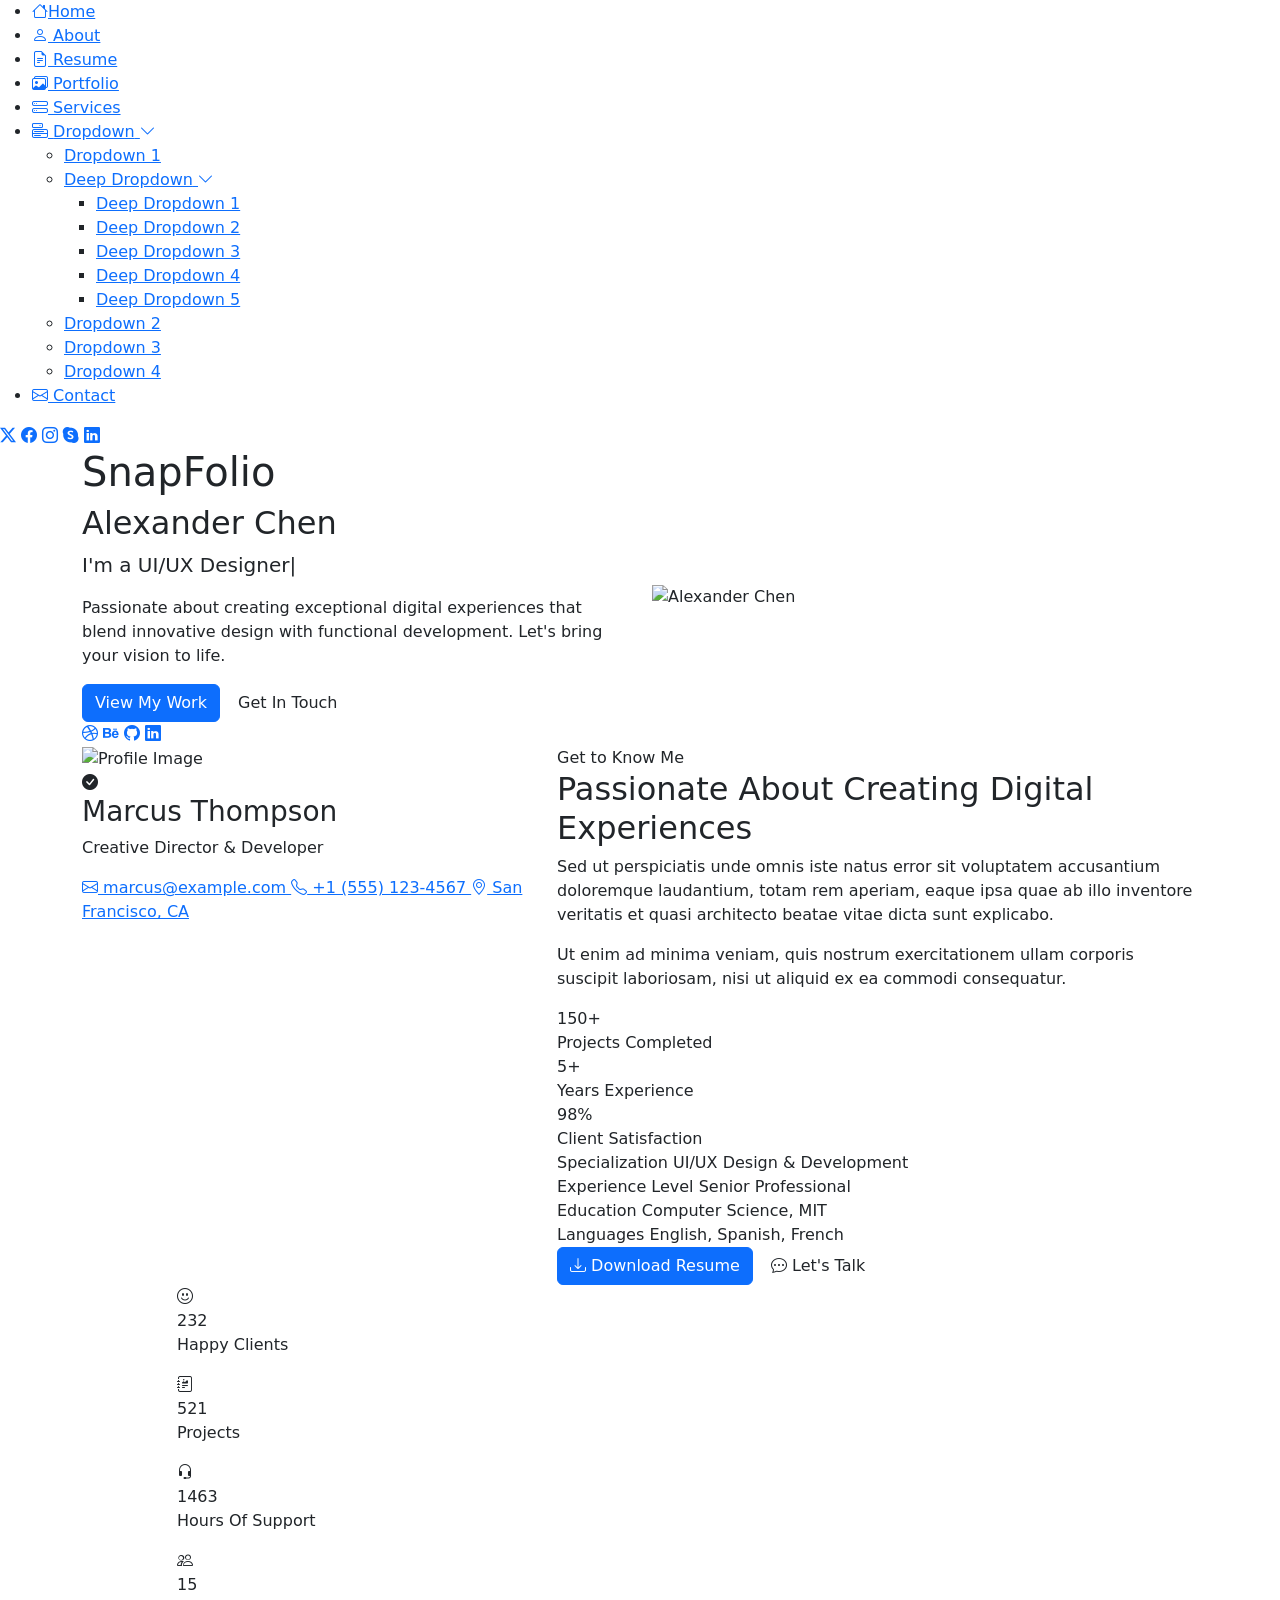
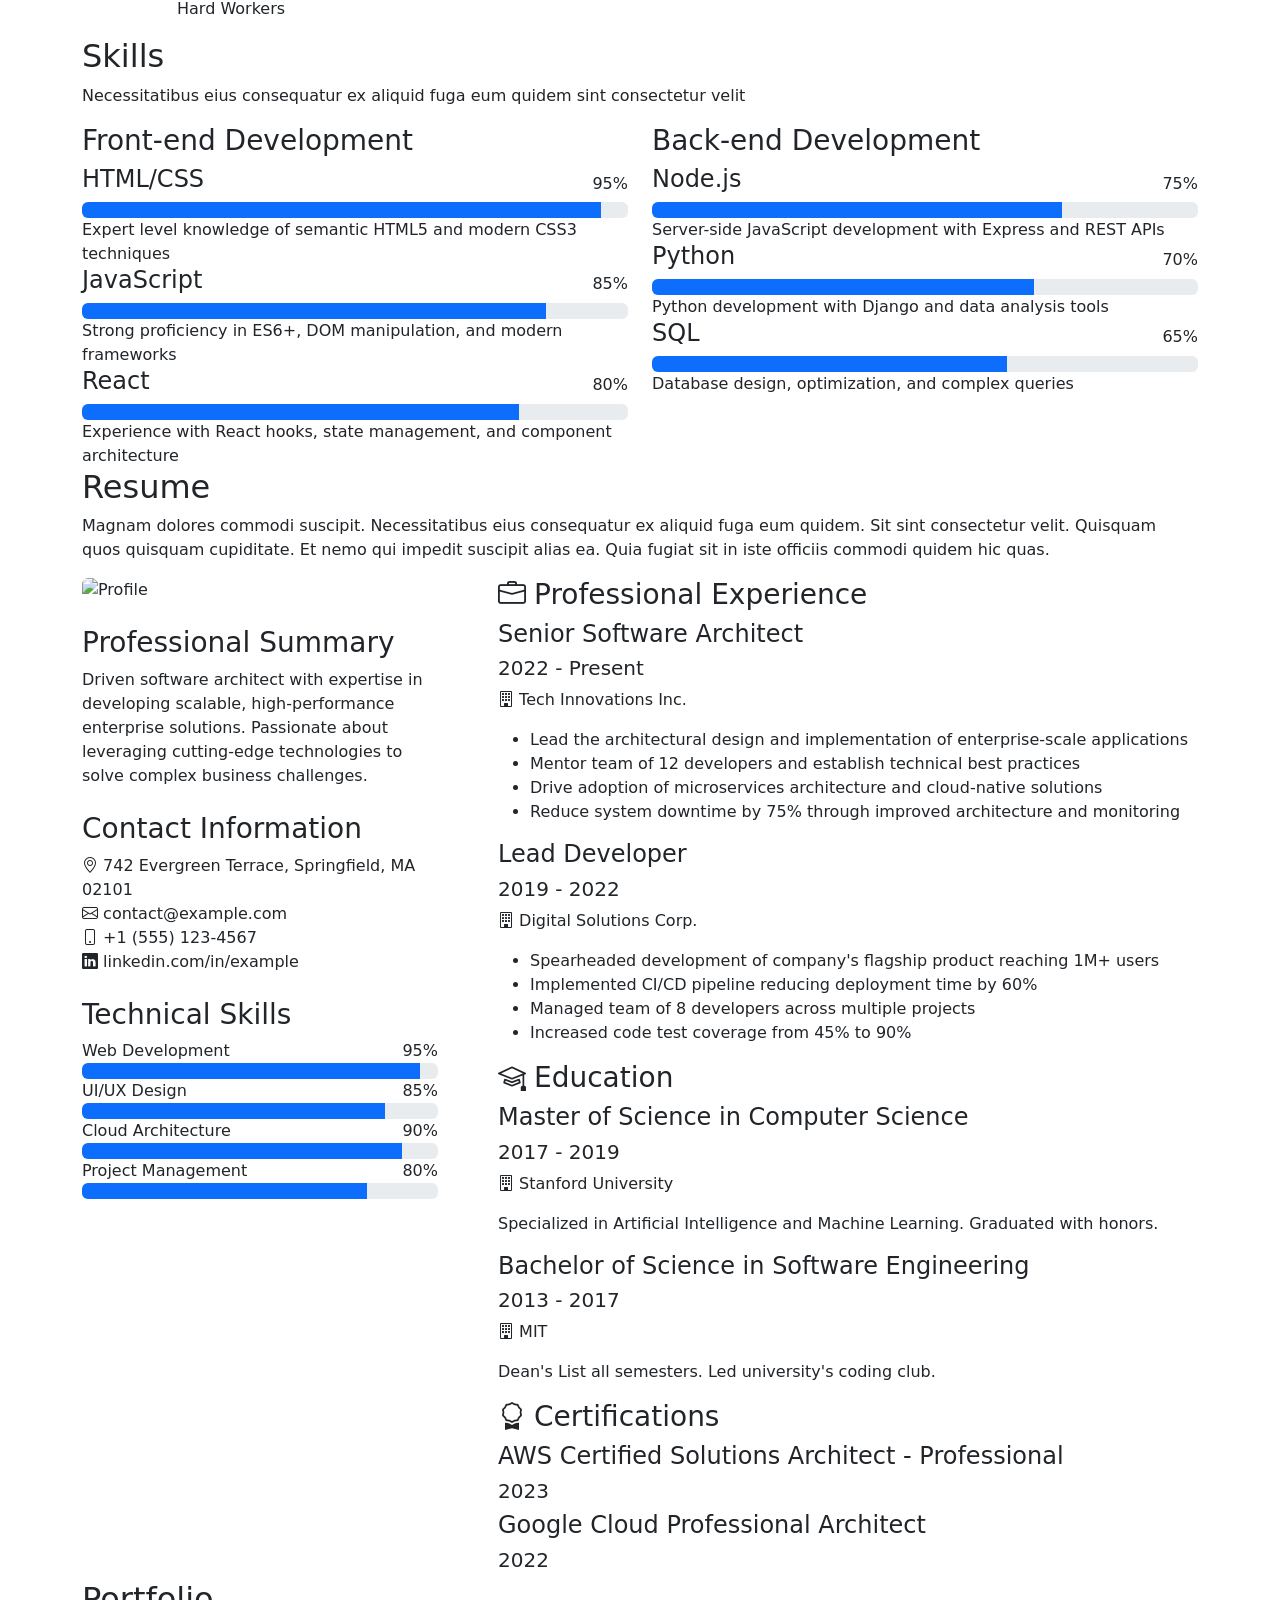
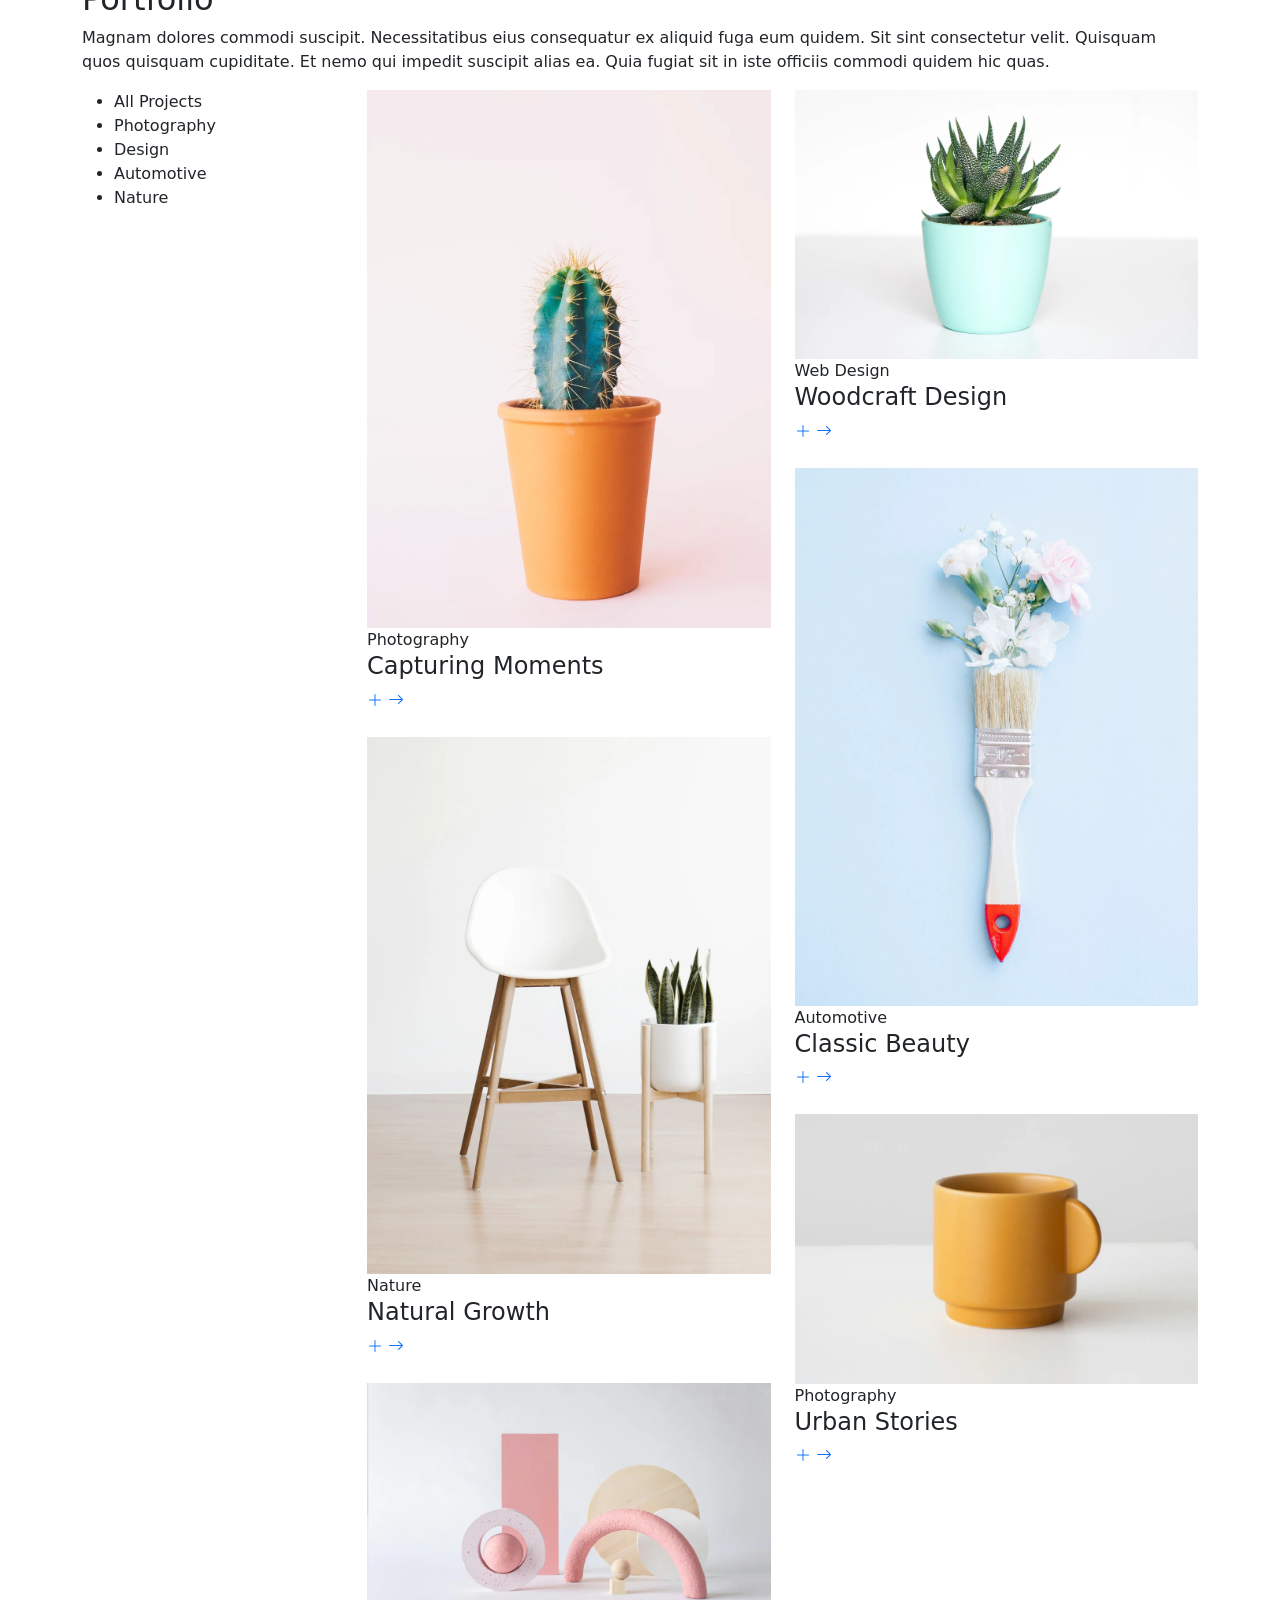
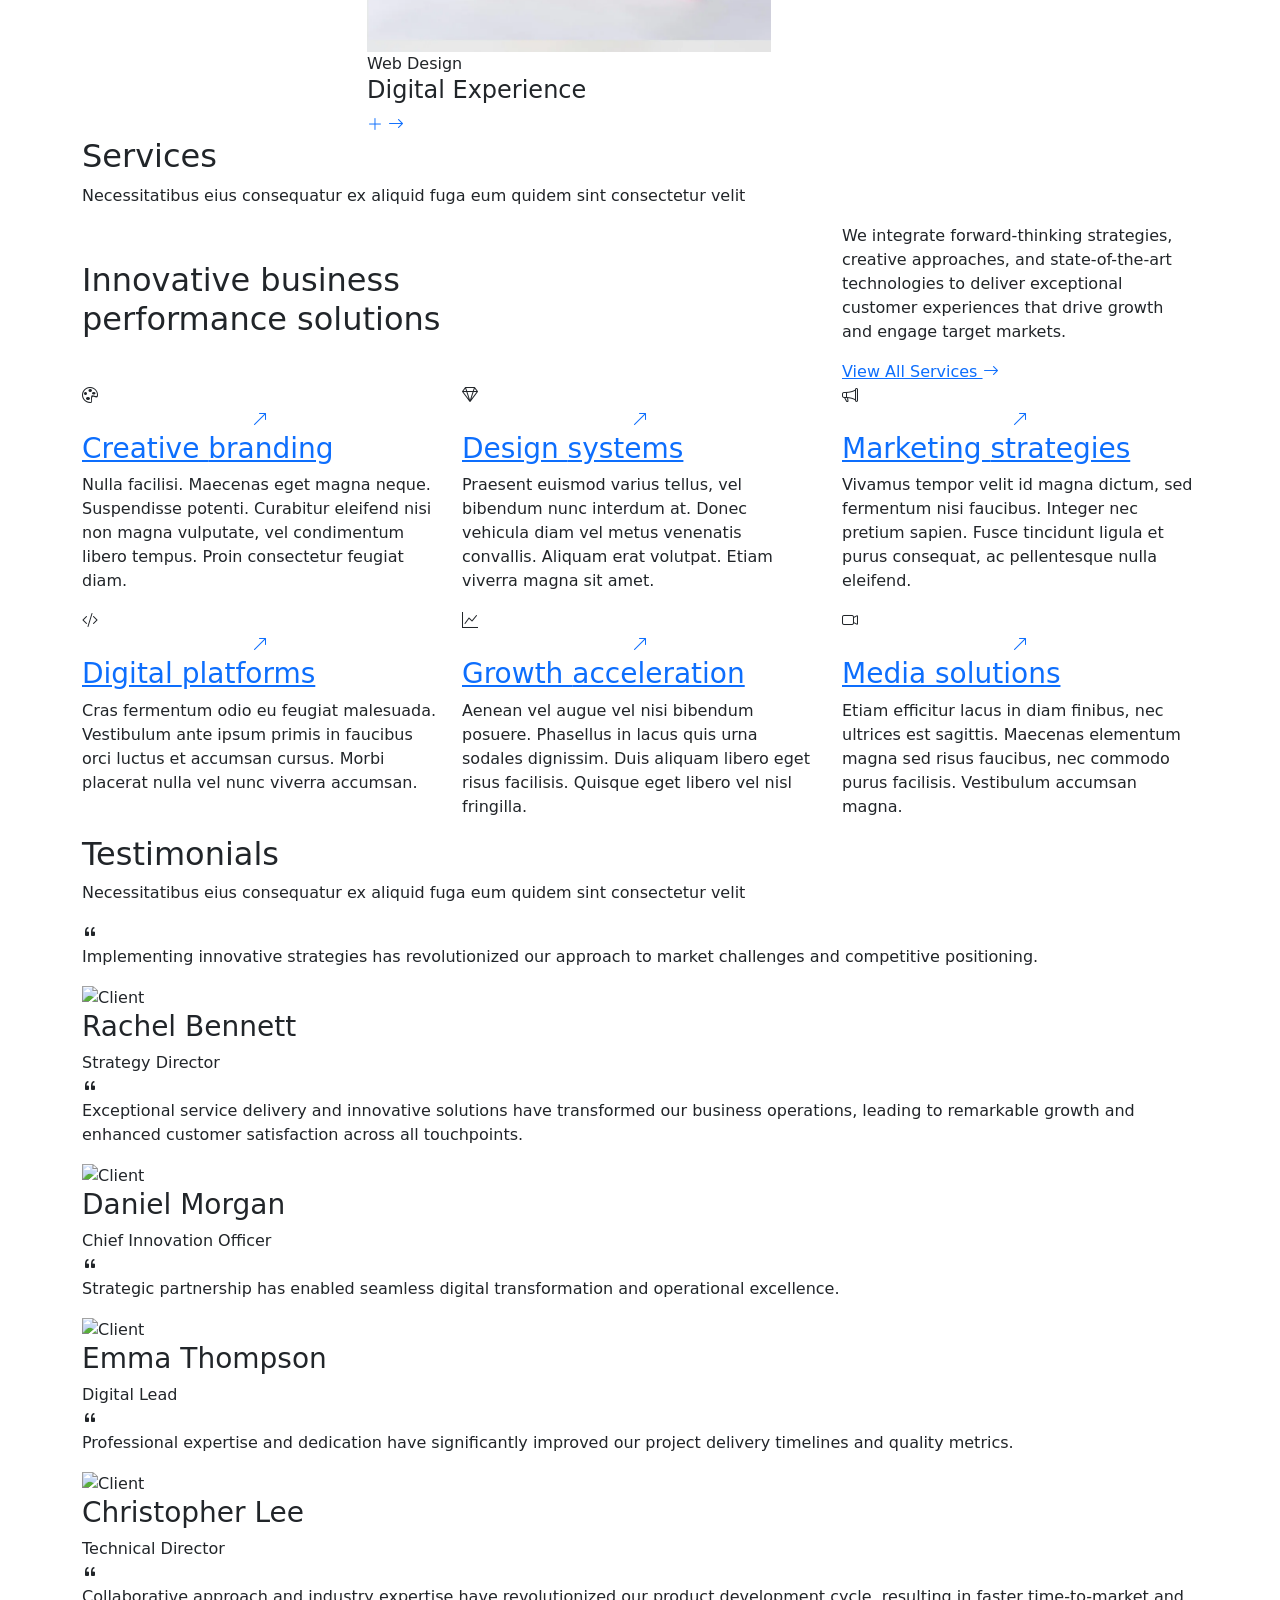
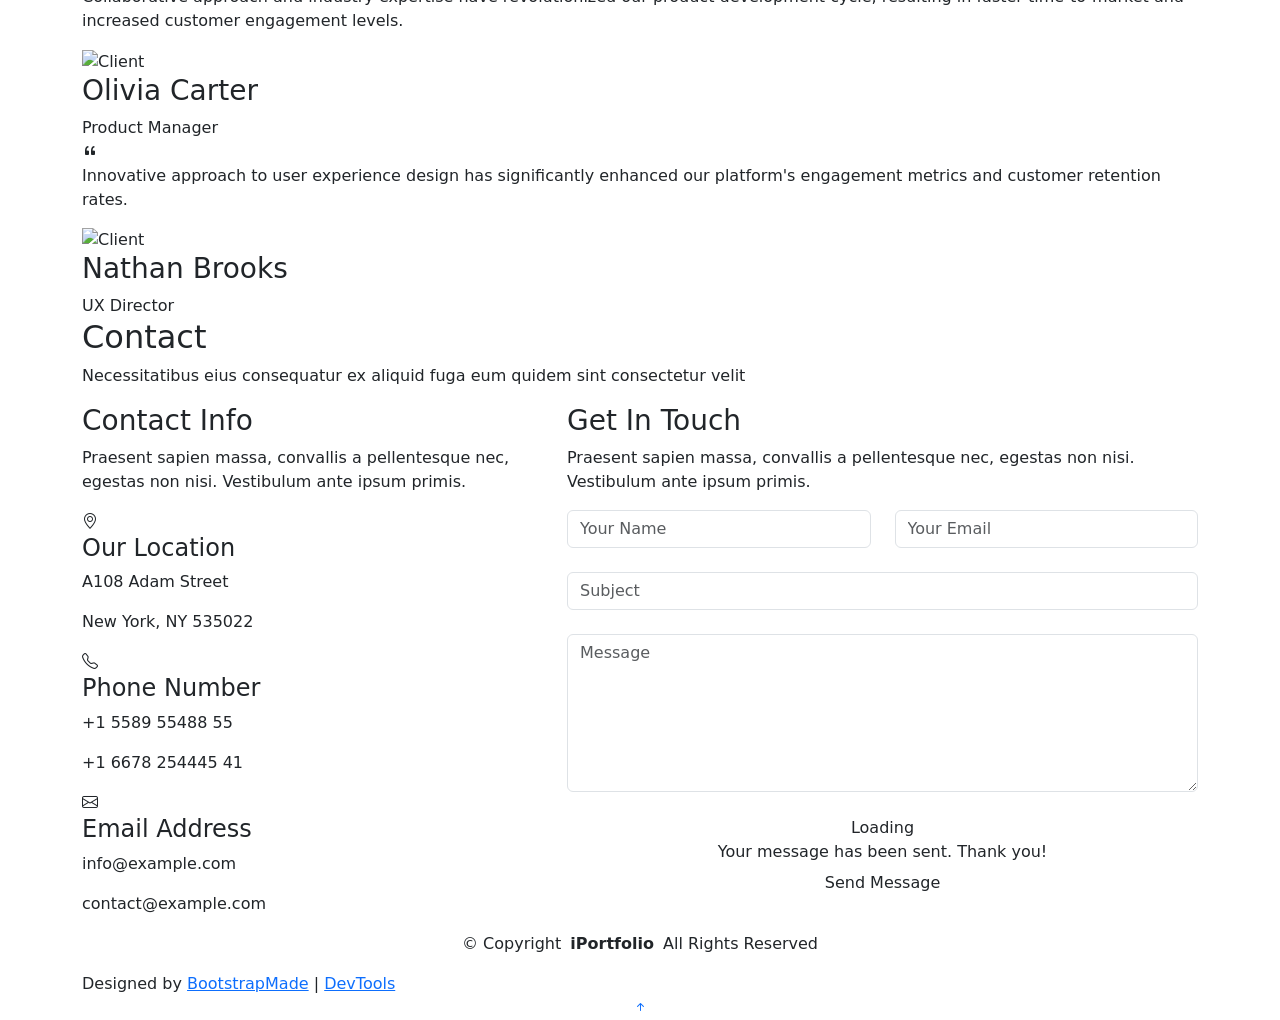
==== index.html @ 601ae29c "first commit" ====
<!DOCTYPE html>
<html lang="en">

<head>
  <meta charset="utf-8">
  <meta content="width=device-width, initial-scale=1.0" name="viewport">
  <title>Index - SnapFolio Bootstrap Template</title>
  <meta name="description" content="">
  <meta name="keywords" content="">

  <!-- Favicons -->
  <link href="assets/img/favicon.png" rel="icon">
  <link href="assets/img/apple-touch-icon.png" rel="apple-touch-icon">

  <!-- Fonts -->
  <link href="https://fonts.googleapis.com" rel="preconnect">
  <link href="https://fonts.gstatic.com" rel="preconnect" crossorigin>
  <link href="https://fonts.googleapis.com/css2?family=Roboto:ital,wght@0,100;0,300;0,400;0,500;0,700;0,900;1,100;1,300;1,400;1,500;1,700;1,900&family=Ubuntu:ital,wght@0,300;0,400;0,500;0,700;1,300;1,400;1,500;1,700&family=Nunito:ital,wght@0,200;0,300;0,400;0,500;0,600;0,700;0,800;0,900;1,200;1,300;1,400;1,500;1,600;1,700;1,800;1,900&display=swap" rel="stylesheet">

  <!-- Vendor CSS Files -->
  <link href="assets/vendor/bootstrap/css/bootstrap.min.css" rel="stylesheet">
  <link href="assets/vendor/bootstrap-icons/bootstrap-icons.css" rel="stylesheet">
  <link href="assets/vendor/aos/aos.css" rel="stylesheet">
  <link href="assets/vendor/glightbox/css/glightbox.min.css" rel="stylesheet">
  <link href="assets/vendor/swiper/swiper-bundle.min.css" rel="stylesheet">

  <!-- Main CSS File -->
  <link href="assets/css/main.css" rel="stylesheet">

  <!-- =======================================================
  * Template Name: SnapFolio
  * Template URL: https://bootstrapmade.com/snapfolio-bootstrap-portfolio-template/
  * Updated: Jul 21 2025 with Bootstrap v5.3.7
  * Author: BootstrapMade.com
  * License: https://bootstrapmade.com/license/
  ======================================================== -->
</head>

<body class="index-page">

  <header id="header" class="header dark-background d-flex flex-column justify-content-center">
    <i class="header-toggle d-xl-none bi bi-list"></i>

    <div class="header-container d-flex flex-column align-items-start">
      <nav id="navmenu" class="navmenu">
        <ul>
          <li><a href="#hero" class="active"><i class="bi bi-house navicon"></i>Home</a></li>
          <li><a href="#about"><i class="bi bi-person navicon"></i> About</a></li>
          <li><a href="#resume"><i class="bi bi-file-earmark-text navicon"></i> Resume</a></li>
          <li><a href="#portfolio"><i class="bi bi-images navicon"></i> Portfolio</a></li>
          <li><a href="#services"><i class="bi bi-hdd-stack navicon"></i> Services</a></li>
          <li class="dropdown"><a href="#"><i class="bi bi-menu-button navicon"></i> <span>Dropdown</span> <i class="bi bi-chevron-down toggle-dropdown"></i></a>
            <ul>
              <li><a href="#">Dropdown 1</a></li>
              <li class="dropdown"><a href="#"><span>Deep Dropdown</span> <i class="bi bi-chevron-down toggle-dropdown"></i></a>
                <ul>
                  <li><a href="#">Deep Dropdown 1</a></li>
                  <li><a href="#">Deep Dropdown 2</a></li>
                  <li><a href="#">Deep Dropdown 3</a></li>
                  <li><a href="#">Deep Dropdown 4</a></li>
                  <li><a href="#">Deep Dropdown 5</a></li>
                </ul>
              </li>
              <li><a href="#">Dropdown 2</a></li>
              <li><a href="#">Dropdown 3</a></li>
              <li><a href="#">Dropdown 4</a></li>
            </ul>
          </li>
          <li><a href="#contact"><i class="bi bi-envelope navicon"></i> Contact</a></li>
        </ul>
      </nav>

      <div class="social-links text-center">
        <a href="#" class="twitter"><i class="bi bi-twitter-x"></i></a>
        <a href="#" class="facebook"><i class="bi bi-facebook"></i></a>
        <a href="#" class="instagram"><i class="bi bi-instagram"></i></a>
        <a href="#" class="google-plus"><i class="bi bi-skype"></i></a>
        <a href="#" class="linkedin"><i class="bi bi-linkedin"></i></a>
      </div>

    </div>

  </header>

  <main class="main">

    <!-- Hero Section -->
    <section id="hero" class="hero section">

      <div class="background-elements">
        <div class="bg-circle circle-1"></div>
        <div class="bg-circle circle-2"></div>
      </div>

      <div class="hero-content">

        <div class="container">
          <div class="row align-items-center">

            <div class="col-lg-6" data-aos="fade-right" data-aos-delay="100">
              <div class="hero-text">
                <h1>Snap<span class="accent-text">Folio</span></h1>
                <h2>Alexander Chen</h2>
                <p class="lead">I'm a <span class="typed" data-typed-items="UI/UX Designer, Web Developer, Brand Strategist, Creative Director"></span></p>
                <p class="description">Passionate about creating exceptional digital experiences that blend innovative design with functional development. Let's bring your vision to life.</p>

                <div class="hero-actions">
                  <a href="#portfolio" class="btn btn-primary">View My Work</a>
                  <a href="#contact" class="btn btn-outline">Get In Touch</a>
                </div>

                <div class="social-links">
                  <a href="#"><i class="bi bi-dribbble"></i></a>
                  <a href="#"><i class="bi bi-behance"></i></a>
                  <a href="#"><i class="bi bi-github"></i></a>
                  <a href="#"><i class="bi bi-linkedin"></i></a>
                </div>
              </div>
            </div>

            <div class="col-lg-6" data-aos="fade-left" data-aos-delay="200">
              <div class="hero-visual">
                <div class="profile-container">
                  <div class="profile-background"></div>
                  <img src="assets/img/profile/profile-2.webp" alt="Alexander Chen" class="profile-image">
                </div>
              </div>
            </div>

          </div>
        </div>
      </div>

    </section><!-- /Hero Section -->

    <!-- About Section -->
    <section id="about" class="about section">

      <div class="container" data-aos="fade-up" data-aos-delay="100">

        <div class="row">
          <div class="col-lg-5" data-aos="zoom-in" data-aos-delay="200">
            <div class="profile-card">
              <div class="profile-header">
                <div class="profile-image">
                  <img src="assets/img/profile/profile-square-3.webp" alt="Profile Image" class="img-fluid">
                </div>
                <div class="profile-badge">
                  <i class="bi bi-check-circle-fill"></i>
                </div>
              </div>

              <div class="profile-content">
                <h3>Marcus Thompson</h3>
                <p class="profession">Creative Director &amp; Developer</p>

                <div class="contact-links">
                  <a href="mailto:marcus@example.com" class="contact-item">
                    <i class="bi bi-envelope"></i>
                    marcus@example.com
                  </a>
                  <a href="tel:+15551234567" class="contact-item">
                    <i class="bi bi-telephone"></i>
                    +1 (555) 123-4567
                  </a>
                  <a href="#" class="contact-item">
                    <i class="bi bi-geo-alt"></i>
                    San Francisco, CA
                  </a>
                </div>
              </div>
            </div>
          </div>

          <div class="col-lg-7" data-aos="fade-left" data-aos-delay="300">
            <div class="about-content">
              <div class="section-header">
                <span class="badge-text">Get to Know Me</span>
                <h2>Passionate About Creating Digital Experiences</h2>
              </div>

              <div class="description">
                <p>Sed ut perspiciatis unde omnis iste natus error sit voluptatem accusantium doloremque laudantium, totam rem aperiam, eaque ipsa quae ab illo inventore veritatis et quasi architecto beatae vitae dicta sunt explicabo.</p>

                <p>Ut enim ad minima veniam, quis nostrum exercitationem ullam corporis suscipit laboriosam, nisi ut aliquid ex ea commodi consequatur.</p>
              </div>

              <div class="stats-grid">
                <div class="stat-item">
                  <div class="stat-number">150+</div>
                  <div class="stat-label">Projects Completed</div>
                </div>
                <div class="stat-item">
                  <div class="stat-number">5+</div>
                  <div class="stat-label">Years Experience</div>
                </div>
                <div class="stat-item">
                  <div class="stat-number">98%</div>
                  <div class="stat-label">Client Satisfaction</div>
                </div>
              </div>

              <div class="details-grid">
                <div class="detail-row">
                  <div class="detail-item">
                    <span class="detail-label">Specialization</span>
                    <span class="detail-value">UI/UX Design &amp; Development</span>
                  </div>
                  <div class="detail-item">
                    <span class="detail-label">Experience Level</span>
                    <span class="detail-value">Senior Professional</span>
                  </div>
                </div>
                <div class="detail-row">
                  <div class="detail-item">
                    <span class="detail-label">Education</span>
                    <span class="detail-value">Computer Science, MIT</span>
                  </div>
                  <div class="detail-item">
                    <span class="detail-label">Languages</span>
                    <span class="detail-value">English, Spanish, French</span>
                  </div>
                </div>
              </div>

              <div class="cta-section">
                <a href="#" class="btn btn-primary">
                  <i class="bi bi-download"></i>
                  Download Resume
                </a>
                <a href="#" class="btn btn-outline">
                  <i class="bi bi-chat-dots"></i>
                  Let's Talk
                </a>
              </div>
            </div>
          </div>
        </div>

      </div>

    </section><!-- /About Section -->

    <!-- Stats Section -->
    <section id="stats" class="stats section light-background">

      <div class="container" data-aos="fade-up" data-aos-delay="100">

        <div class="row justify-content-center">
          <div class="col-lg-10">
            <div class="stats-wrapper">
              <div class="stats-item" data-aos="zoom-in" data-aos-delay="150">
                <div class="icon-wrapper">
                  <i class="bi bi-emoji-smile"></i>
                </div>
                <span data-purecounter-start="0" data-purecounter-end="232" data-purecounter-duration="1" class="purecounter"></span>
                <p>Happy Clients</p>
              </div><!-- End Stats Item -->

              <div class="stats-item" data-aos="zoom-in" data-aos-delay="200">
                <div class="icon-wrapper">
                  <i class="bi bi-journal-richtext"></i>
                </div>
                <span data-purecounter-start="0" data-purecounter-end="521" data-purecounter-duration="1" class="purecounter"></span>
                <p>Projects</p>
              </div><!-- End Stats Item -->

              <div class="stats-item" data-aos="zoom-in" data-aos-delay="250">
                <div class="icon-wrapper">
                  <i class="bi bi-headset"></i>
                </div>
                <span data-purecounter-start="0" data-purecounter-end="1463" data-purecounter-duration="1" class="purecounter"></span>
                <p>Hours Of Support</p>
              </div><!-- End Stats Item -->

              <div class="stats-item" data-aos="zoom-in" data-aos-delay="300">
                <div class="icon-wrapper">
                  <i class="bi bi-people"></i>
                </div>
                <span data-purecounter-start="0" data-purecounter-end="15" data-purecounter-duration="1" class="purecounter"></span>
                <p>Hard Workers</p>
              </div><!-- End Stats Item -->
            </div>
          </div>
        </div>

      </div>

    </section><!-- /Stats Section -->

    <!-- Skills Section -->
    <section id="skills" class="skills section">

      <!-- Section Title -->
      <div class="container section-title" data-aos="fade-up">
        <h2>Skills</h2>
        <p>Necessitatibus eius consequatur ex aliquid fuga eum quidem sint consectetur velit</p>
      </div><!-- End Section Title -->

      <div class="container" data-aos="fade-up" data-aos-delay="100">

        <div class="row">
          <div class="col-lg-6">
            <div class="skills-category" data-aos="fade-up" data-aos-delay="200">
              <h3>Front-end Development</h3>
              <div class="skills-animation">
                <div class="skill-item">
                  <div class="d-flex justify-content-between align-items-center">
                    <h4>HTML/CSS</h4>
                    <span class="skill-percentage">95%</span>
                  </div>
                  <div class="progress">
                    <div class="progress-bar" role="progressbar" aria-valuenow="95" aria-valuemin="0" aria-valuemax="100"></div>
                  </div>
                  <div class="skill-tooltip">Expert level knowledge of semantic HTML5 and modern CSS3 techniques</div>
                </div>

                <div class="skill-item">
                  <div class="d-flex justify-content-between align-items-center">
                    <h4>JavaScript</h4>
                    <span class="skill-percentage">85%</span>
                  </div>
                  <div class="progress">
                    <div class="progress-bar" role="progressbar" aria-valuenow="85" aria-valuemin="0" aria-valuemax="100"></div>
                  </div>
                  <div class="skill-tooltip">Strong proficiency in ES6+, DOM manipulation, and modern frameworks</div>
                </div>

                <div class="skill-item">
                  <div class="d-flex justify-content-between align-items-center">
                    <h4>React</h4>
                    <span class="skill-percentage">80%</span>
                  </div>
                  <div class="progress">
                    <div class="progress-bar" role="progressbar" aria-valuenow="80" aria-valuemin="0" aria-valuemax="100"></div>
                  </div>
                  <div class="skill-tooltip">Experience with React hooks, state management, and component architecture</div>
                </div>
              </div>
            </div><!-- End Frontend Skills -->
          </div>

          <div class="col-lg-6">
            <div class="skills-category" data-aos="fade-up" data-aos-delay="300">
              <h3>Back-end Development</h3>
              <div class="skills-animation">
                <div class="skill-item">
                  <div class="d-flex justify-content-between align-items-center">
                    <h4>Node.js</h4>
                    <span class="skill-percentage">75%</span>
                  </div>
                  <div class="progress">
                    <div class="progress-bar" role="progressbar" aria-valuenow="75" aria-valuemin="0" aria-valuemax="100"></div>
                  </div>
                  <div class="skill-tooltip">Server-side JavaScript development with Express and REST APIs</div>
                </div>

                <div class="skill-item">
                  <div class="d-flex justify-content-between align-items-center">
                    <h4>Python</h4>
                    <span class="skill-percentage">70%</span>
                  </div>
                  <div class="progress">
                    <div class="progress-bar" role="progressbar" aria-valuenow="70" aria-valuemin="0" aria-valuemax="100"></div>
                  </div>
                  <div class="skill-tooltip">Python development with Django and data analysis tools</div>
                </div>

                <div class="skill-item">
                  <div class="d-flex justify-content-between align-items-center">
                    <h4>SQL</h4>
                    <span class="skill-percentage">65%</span>
                  </div>
                  <div class="progress">
                    <div class="progress-bar" role="progressbar" aria-valuenow="65" aria-valuemin="0" aria-valuemax="100"></div>
                  </div>
                  <div class="skill-tooltip">Database design, optimization, and complex queries</div>
                </div>
              </div>
            </div><!-- End Backend Skills -->
          </div>
        </div>

      </div>

    </section><!-- /Skills Section -->

    <!-- Resume Section -->
    <section id="resume" class="resume section">

      <!-- Section Title -->
      <div class="container section-title" data-aos="fade-up">
        <h2>Resume</h2>
        <p>Magnam dolores commodi suscipit. Necessitatibus eius consequatur ex aliquid fuga eum quidem. Sit sint consectetur velit. Quisquam quos quisquam cupiditate. Et nemo qui impedit suscipit alias ea. Quia fugiat sit in iste officiis commodi quidem hic quas.</p>
      </div><!-- End Section Title -->

      <div class="container" data-aos="fade-up" data-aos-delay="100">

        <div class="row gy-4">
          <!-- Left column with summary and contact -->
          <div class="col-lg-4">
            <div class="resume-side" data-aos="fade-right" data-aos-delay="100">
              <div class="profile-img mb-4">
                <img src="assets/img/profile/profile-square-2.webp" alt="Profile" class="img-fluid rounded">
              </div>

              <h3>Professional Summary</h3>
              <p>Driven software architect with expertise in developing scalable, high-performance enterprise solutions. Passionate about leveraging cutting-edge technologies to solve complex business challenges.</p>

              <h3 class="mt-4">Contact Information</h3>
              <ul class="contact-info list-unstyled">
                <li><i class="bi bi-geo-alt"></i> 742 Evergreen Terrace, Springfield, MA 02101</li>
                <li><i class="bi bi-envelope"></i> contact@example.com</li>
                <li><i class="bi bi-phone"></i> +1 (555) 123-4567</li>
                <li><i class="bi bi-linkedin"></i> linkedin.com/in/example</li>
              </ul>

              <div class="skills-animation mt-4">
                <h3>Technical Skills</h3>
                <div class="skill-item">
                  <div class="d-flex justify-content-between">
                    <span>Web Development</span>
                    <span>95%</span>
                  </div>
                  <div class="progress">
                    <div class="progress-bar" role="progressbar" aria-valuenow="95" aria-valuemin="0" aria-valuemax="100"></div>
                  </div>
                </div>

                <div class="skill-item">
                  <div class="d-flex justify-content-between">
                    <span>UI/UX Design</span>
                    <span>85%</span>
                  </div>
                  <div class="progress">
                    <div class="progress-bar" role="progressbar" aria-valuenow="85" aria-valuemin="0" aria-valuemax="100"></div>
                  </div>
                </div>

                <div class="skill-item">
                  <div class="d-flex justify-content-between">
                    <span>Cloud Architecture</span>
                    <span>90%</span>
                  </div>
                  <div class="progress">
                    <div class="progress-bar" role="progressbar" aria-valuenow="90" aria-valuemin="0" aria-valuemax="100"></div>
                  </div>
                </div>

                <div class="skill-item">
                  <div class="d-flex justify-content-between">
                    <span>Project Management</span>
                    <span>80%</span>
                  </div>
                  <div class="progress">
                    <div class="progress-bar" role="progressbar" aria-valuenow="80" aria-valuemin="0" aria-valuemax="100"></div>
                  </div>
                </div>
              </div>
            </div>
          </div>

          <!-- Right column with experience and education -->
          <div class="col-lg-8 ps-4 ps-lg-5">
            <!-- Experience Section -->
            <div class="resume-section" data-aos="fade-up">
              <h3><i class="bi bi-briefcase me-2"></i>Professional Experience</h3>

              <div class="resume-item">
                <h4>Senior Software Architect</h4>
                <h5>2022 - Present</h5>
                <p class="company"><i class="bi bi-building"></i> Tech Innovations Inc.</p>
                <ul>
                  <li>Lead the architectural design and implementation of enterprise-scale applications</li>
                  <li>Mentor team of 12 developers and establish technical best practices</li>
                  <li>Drive adoption of microservices architecture and cloud-native solutions</li>
                  <li>Reduce system downtime by 75% through improved architecture and monitoring</li>
                </ul>
              </div>

              <div class="resume-item">
                <h4>Lead Developer</h4>
                <h5>2019 - 2022</h5>
                <p class="company"><i class="bi bi-building"></i> Digital Solutions Corp.</p>
                <ul>
                  <li>Spearheaded development of company's flagship product reaching 1M+ users</li>
                  <li>Implemented CI/CD pipeline reducing deployment time by 60%</li>
                  <li>Managed team of 8 developers across multiple projects</li>
                  <li>Increased code test coverage from 45% to 90%</li>
                </ul>
              </div>
            </div>

            <!-- Education Section -->
            <div class="resume-section" data-aos="fade-up" data-aos-delay="100">
              <h3><i class="bi bi-mortarboard me-2"></i>Education</h3>

              <div class="resume-item">
                <h4>Master of Science in Computer Science</h4>
                <h5>2017 - 2019</h5>
                <p class="company"><i class="bi bi-building"></i> Stanford University</p>
                <p>Specialized in Artificial Intelligence and Machine Learning. Graduated with honors.</p>
              </div>

              <div class="resume-item">
                <h4>Bachelor of Science in Software Engineering</h4>
                <h5>2013 - 2017</h5>
                <p class="company"><i class="bi bi-building"></i> MIT</p>
                <p>Dean's List all semesters. Led university's coding club.</p>
              </div>
            </div>

            <!-- Certifications Section -->
            <div class="resume-section" data-aos="fade-up" data-aos-delay="200">
              <h3><i class="bi bi-award me-2"></i>Certifications</h3>

              <div class="resume-item">
                <h4>AWS Certified Solutions Architect - Professional</h4>
                <h5>2023</h5>
              </div>

              <div class="resume-item">
                <h4>Google Cloud Professional Architect</h4>
                <h5>2022</h5>
              </div>
            </div>
          </div>
        </div>

      </div>

    </section><!-- /Resume Section -->

    <!-- Portfolio Section -->
    <section id="portfolio" class="portfolio section">

      <!-- Section Title -->
      <div class="container section-title" data-aos="fade-up">
        <h2>Portfolio</h2>
        <p>Magnam dolores commodi suscipit. Necessitatibus eius consequatur ex aliquid fuga eum quidem. Sit sint consectetur velit. Quisquam quos quisquam cupiditate. Et nemo qui impedit suscipit alias ea. Quia fugiat sit in iste officiis commodi quidem hic quas.</p>
      </div><!-- End Section Title -->

      <div class="container" data-aos="fade-up" data-aos-delay="100">

        <div class="isotope-layout" data-default-filter="*" data-layout="masonry" data-sort="original-order">

          <div class="row">
            <div class="col-lg-3 filter-sidebar">
              <div class="filters-wrapper" data-aos="fade-right" data-aos-delay="150">
                <ul class="portfolio-filters isotope-filters">
                  <li data-filter="*" class="filter-active">All Projects</li>
                  <li data-filter=".filter-photography">Photography</li>
                  <li data-filter=".filter-design">Design</li>
                  <li data-filter=".filter-automotive">Automotive</li>
                  <li data-filter=".filter-nature">Nature</li>
                </ul>
              </div>
            </div>

            <div class="col-lg-9">
              <div class="row gy-4 portfolio-container isotope-container" data-aos="fade-up" data-aos-delay="200">

                <div class="col-lg-6 col-md-6 portfolio-item isotope-item filter-photography">
                  <div class="portfolio-wrap">
                    <img src="assets/img/portfolio/portfolio-portrait-1.webp" class="img-fluid" alt="Portfolio Image" loading="lazy">
                    <div class="portfolio-info">
                      <div class="content">
                        <span class="category">Photography</span>
                        <h4>Capturing Moments</h4>
                        <div class="portfolio-links">
                          <a href="assets/img/portfolio/portfolio-portrait-1.webp" class="glightbox" title="Capturing Moments"><i class="bi bi-plus-lg"></i></a>
                          <a href="portfolio-details.html" title="More Details"><i class="bi bi-arrow-right"></i></a>
                        </div>
                      </div>
                    </div>
                  </div>
                </div><!-- End Portfolio Item -->

                <div class="col-lg-6 col-md-6 portfolio-item isotope-item filter-design">
                  <div class="portfolio-wrap">
                    <img src="assets/img/portfolio/portfolio-2.webp" class="img-fluid" alt="Portfolio Image" loading="lazy">
                    <div class="portfolio-info">
                      <div class="content">
                        <span class="category">Web Design</span>
                        <h4>Woodcraft Design</h4>
                        <div class="portfolio-links">
                          <a href="assets/img/portfolio/portfolio-2.webp" class="glightbox" title="Woodcraft Design"><i class="bi bi-plus-lg"></i></a>
                          <a href="portfolio-details.html" title="More Details"><i class="bi bi-arrow-right"></i></a>
                        </div>
                      </div>
                    </div>
                  </div>
                </div><!-- End Portfolio Item -->

                <div class="col-lg-6 col-md-6 portfolio-item isotope-item filter-automotive">
                  <div class="portfolio-wrap">
                    <img src="assets/img/portfolio/portfolio-portrait-2.webp" class="img-fluid" alt="Portfolio Image" loading="lazy">
                    <div class="portfolio-info">
                      <div class="content">
                        <span class="category">Automotive</span>
                        <h4>Classic Beauty</h4>
                        <div class="portfolio-links">
                          <a href="assets/img/portfolio/portfolio-portrait-2.webp" class="glightbox" title="Classic Beauty"><i class="bi bi-plus-lg"></i></a>
                          <a href="portfolio-details.html" title="More Details"><i class="bi bi-arrow-right"></i></a>
                        </div>
                      </div>
                    </div>
                  </div>
                </div><!-- End Portfolio Item -->

                <div class="col-lg-6 col-md-6 portfolio-item isotope-item filter-nature">
                  <div class="portfolio-wrap">
                    <img src="assets/img/portfolio/portfolio-portrait-4.webp" class="img-fluid" alt="Portfolio Image" loading="lazy">
                    <div class="portfolio-info">
                      <div class="content">
                        <span class="category">Nature</span>
                        <h4>Natural Growth</h4>
                        <div class="portfolio-links">
                          <a href="assets/img/portfolio/portfolio-portrait-4.webp" class="glightbox" title="Natural Growth"><i class="bi bi-plus-lg"></i></a>
                          <a href="portfolio-details.html" title="More Details"><i class="bi bi-arrow-right"></i></a>
                        </div>
                      </div>
                    </div>
                  </div>
                </div><!-- End Portfolio Item -->

                <div class="col-lg-6 col-md-6 portfolio-item isotope-item filter-photography">
                  <div class="portfolio-wrap">
                    <img src="assets/img/portfolio/portfolio-5.webp" class="img-fluid" alt="Portfolio Image" loading="lazy">
                    <div class="portfolio-info">
                      <div class="content">
                        <span class="category">Photography</span>
                        <h4>Urban Stories</h4>
                        <div class="portfolio-links">
                          <a href="assets/img/portfolio/portfolio-5.webp" class="glightbox" title="Urban Stories"><i class="bi bi-plus-lg"></i></a>
                          <a href="portfolio-details.html" title="More Details"><i class="bi bi-arrow-right"></i></a>
                        </div>
                      </div>
                    </div>
                  </div>
                </div><!-- End Portfolio Item -->

                <div class="col-lg-6 col-md-6 portfolio-item isotope-item filter-design">
                  <div class="portfolio-wrap">
                    <img src="assets/img/portfolio/portfolio-6.webp" class="img-fluid" alt="Portfolio Image" loading="lazy">
                    <div class="portfolio-info">
                      <div class="content">
                        <span class="category">Web Design</span>
                        <h4>Digital Experience</h4>
                        <div class="portfolio-links">
                          <a href="assets/img/portfolio/portfolio-6.webp" class="glightbox" title="Digital Experience"><i class="bi bi-plus-lg"></i></a>
                          <a href="portfolio-details.html" title="More Details"><i class="bi bi-arrow-right"></i></a>
                        </div>
                      </div>
                    </div>
                  </div>
                </div><!-- End Portfolio Item -->

              </div><!-- End Portfolio Container -->
            </div>
          </div>

        </div>

      </div>

    </section><!-- /Portfolio Section -->

    <!-- Services Section -->
    <section id="services" class="services section">

      <!-- Section Title -->
      <div class="container section-title" data-aos="fade-up">
        <h2>Services</h2>
        <p>Necessitatibus eius consequatur ex aliquid fuga eum quidem sint consectetur velit</p>
      </div><!-- End Section Title -->

      <div class="container" data-aos="fade-up" data-aos-delay="100">

        <div class="service-header">
          <div class="row align-items-center">
            <div class="col-lg-8 col-md-12">
              <div class="service-intro">
                <h2 class="service-heading">
                  <div>Innovative business</div>
                  <div><span>performance solutions</span></div>
                </h2>
              </div>
            </div>
            <div class="col-lg-4 col-md-12">
              <div class="service-summary">
                <p>
                  We integrate forward-thinking strategies, creative approaches, and state-of-the-art technologies to deliver exceptional customer experiences that drive growth and engage target markets.
                </p>
                <a href="services.html" class="service-btn">
                  View All Services
                  <i class="bi bi-arrow-right"></i>
                </a>
              </div>
            </div>
          </div>
        </div>

        <div class="row justify-content-center">
          <div class="col-lg-4 col-md-6" data-aos="fade-up" data-aos-delay="100">
            <div class="service-card position-relative z-1">
              <div class="service-icon">
                <i class="bi bi-palette"></i>
              </div>
              <a href="service-details.html" class="card-action d-flex align-items-center justify-content-center rounded-circle">
                <i class="bi bi-arrow-up-right"></i>
              </a>
              <h3>
                <a href="service-details.html">
                  Creative <span>branding</span>
                </a>
              </h3>
              <p>
                Nulla facilisi. Maecenas eget magna neque. Suspendisse potenti. Curabitur eleifend nisi non magna vulputate, vel condimentum libero tempus. Proin consectetur feugiat diam.
              </p>
            </div>
          </div>
          <div class="col-lg-4 col-md-6" data-aos="fade-up" data-aos-delay="200">
            <div class="service-card position-relative z-1">
              <div class="service-icon">
                <i class="bi bi-gem"></i>
              </div>
              <a href="service-details.html" class="card-action d-flex align-items-center justify-content-center rounded-circle">
                <i class="bi bi-arrow-up-right"></i>
              </a>
              <h3>
                <a href="service-details.html">
                  Design <span>systems</span>
                </a>
              </h3>
              <p>
                Praesent euismod varius tellus, vel bibendum nunc interdum at. Donec vehicula diam vel metus venenatis convallis. Aliquam erat volutpat. Etiam viverra magna sit amet.
              </p>
            </div>
          </div>
          <div class="col-lg-4 col-md-6" data-aos="fade-up" data-aos-delay="300">
            <div class="service-card position-relative z-1">
              <div class="service-icon">
                <i class="bi bi-megaphone"></i>
              </div>
              <a href="service-details.html" class="card-action d-flex align-items-center justify-content-center rounded-circle">
                <i class="bi bi-arrow-up-right"></i>
              </a>
              <h3>
                <a href="service-details.html">
                  Marketing <span>strategies</span>
                </a>
              </h3>
              <p>
                Vivamus tempor velit id magna dictum, sed fermentum nisi faucibus. Integer nec pretium sapien. Fusce tincidunt ligula et purus consequat, ac pellentesque nulla eleifend.
              </p>
            </div>
          </div>
          <div class="col-lg-4 col-md-6" data-aos="fade-up" data-aos-delay="100">
            <div class="service-card position-relative z-1">
              <div class="service-icon">
                <i class="bi bi-code-slash"></i>
              </div>
              <a href="service-details.html" class="card-action d-flex align-items-center justify-content-center rounded-circle">
                <i class="bi bi-arrow-up-right"></i>
              </a>
              <h3>
                <a href="service-details.html">
                  Digital <span>platforms</span>
                </a>
              </h3>
              <p>
                Cras fermentum odio eu feugiat malesuada. Vestibulum ante ipsum primis in faucibus orci luctus et accumsan cursus. Morbi placerat nulla vel nunc viverra accumsan.
              </p>
            </div>
          </div>
          <div class="col-lg-4 col-md-6" data-aos="fade-up" data-aos-delay="200">
            <div class="service-card position-relative z-1">
              <div class="service-icon">
                <i class="bi bi-graph-up"></i>
              </div>
              <a href="service-details.html" class="card-action d-flex align-items-center justify-content-center rounded-circle">
                <i class="bi bi-arrow-up-right"></i>
              </a>
              <h3>
                <a href="service-details.html">
                  Growth <span>acceleration</span>
                </a>
              </h3>
              <p>
                Aenean vel augue vel nisi bibendum posuere. Phasellus in lacus quis urna sodales dignissim. Duis aliquam libero eget risus facilisis. Quisque eget libero vel nisl fringilla.
              </p>
            </div>
          </div>
          <div class="col-lg-4 col-md-6" data-aos="fade-up" data-aos-delay="300">
            <div class="service-card position-relative z-1">
              <div class="service-icon">
                <i class="bi bi-camera-video"></i>
              </div>
              <a href="service-details.html" class="card-action d-flex align-items-center justify-content-center rounded-circle">
                <i class="bi bi-arrow-up-right"></i>
              </a>
              <h3>
                <a href="service-details.html">
                  Media <span>solutions</span>
                </a>
              </h3>
              <p>
                Etiam efficitur lacus in diam finibus, nec ultrices est sagittis. Maecenas elementum magna sed risus faucibus, nec commodo purus facilisis. Vestibulum accumsan magna.
              </p>
            </div>
          </div>
        </div>

      </div>

    </section><!-- /Services Section -->

    <!-- Testimonials Section -->
    <section id="testimonials" class="testimonials section light-background">

      <!-- Section Title -->
      <div class="container section-title" data-aos="fade-up">
        <h2>Testimonials</h2>
        <p>Necessitatibus eius consequatur ex aliquid fuga eum quidem sint consectetur velit</p>
      </div><!-- End Section Title -->

      <div class="container">

        <div class="testimonial-masonry">

          <div class="testimonial-item" data-aos="fade-up">
            <div class="testimonial-content">
              <div class="quote-pattern">
                <i class="bi bi-quote"></i>
              </div>
              <p>Implementing innovative strategies has revolutionized our approach to market challenges and competitive positioning.</p>
              <div class="client-info">
                <div class="client-image">
                  <img src="assets/img/person/person-f-7.webp" alt="Client">
                </div>
                <div class="client-details">
                  <h3>Rachel Bennett</h3>
                  <span class="position">Strategy Director</span>
                </div>
              </div>
            </div>
          </div>

          <div class="testimonial-item highlight" data-aos="fade-up" data-aos-delay="100">
            <div class="testimonial-content">
              <div class="quote-pattern">
                <i class="bi bi-quote"></i>
              </div>
              <p>Exceptional service delivery and innovative solutions have transformed our business operations, leading to remarkable growth and enhanced customer satisfaction across all touchpoints.</p>
              <div class="client-info">
                <div class="client-image">
                  <img src="assets/img/person/person-m-7.webp" alt="Client">
                </div>
                <div class="client-details">
                  <h3>Daniel Morgan</h3>
                  <span class="position">Chief Innovation Officer</span>
                </div>
              </div>
            </div>
          </div>

          <div class="testimonial-item" data-aos="fade-up" data-aos-delay="200">
            <div class="testimonial-content">
              <div class="quote-pattern">
                <i class="bi bi-quote"></i>
              </div>
              <p>Strategic partnership has enabled seamless digital transformation and operational excellence.</p>
              <div class="client-info">
                <div class="client-image">
                  <img src="assets/img/person/person-f-8.webp" alt="Client">
                </div>
                <div class="client-details">
                  <h3>Emma Thompson</h3>
                  <span class="position">Digital Lead</span>
                </div>
              </div>
            </div>
          </div>

          <div class="testimonial-item" data-aos="fade-up" data-aos-delay="300">
            <div class="testimonial-content">
              <div class="quote-pattern">
                <i class="bi bi-quote"></i>
              </div>
              <p>Professional expertise and dedication have significantly improved our project delivery timelines and quality metrics.</p>
              <div class="client-info">
                <div class="client-image">
                  <img src="assets/img/person/person-m-8.webp" alt="Client">
                </div>
                <div class="client-details">
                  <h3>Christopher Lee</h3>
                  <span class="position">Technical Director</span>
                </div>
              </div>
            </div>
          </div>

          <div class="testimonial-item highlight" data-aos="fade-up" data-aos-delay="400">
            <div class="testimonial-content">
              <div class="quote-pattern">
                <i class="bi bi-quote"></i>
              </div>
              <p>Collaborative approach and industry expertise have revolutionized our product development cycle, resulting in faster time-to-market and increased customer engagement levels.</p>
              <div class="client-info">
                <div class="client-image">
                  <img src="assets/img/person/person-f-9.webp" alt="Client">
                </div>
                <div class="client-details">
                  <h3>Olivia Carter</h3>
                  <span class="position">Product Manager</span>
                </div>
              </div>
            </div>
          </div>

          <div class="testimonial-item" data-aos="fade-up" data-aos-delay="500">
            <div class="testimonial-content">
              <div class="quote-pattern">
                <i class="bi bi-quote"></i>
              </div>
              <p>Innovative approach to user experience design has significantly enhanced our platform's engagement metrics and customer retention rates.</p>
              <div class="client-info">
                <div class="client-image">
                  <img src="assets/img/person/person-m-13.webp" alt="Client">
                </div>
                <div class="client-details">
                  <h3>Nathan Brooks</h3>
                  <span class="position">UX Director</span>
                </div>
              </div>
            </div>
          </div>

        </div>

      </div>

    </section><!-- /Testimonials Section -->

    <!-- Contact Section -->
    <section id="contact" class="contact section">

      <!-- Section Title -->
      <div class="container section-title" data-aos="fade-up">
        <h2>Contact</h2>
        <p>Necessitatibus eius consequatur ex aliquid fuga eum quidem sint consectetur velit</p>
      </div><!-- End Section Title -->

      <div class="container">

        <div class="row g-4 g-lg-5">
          <div class="col-lg-5">
            <div class="info-box">
              <h3>Contact Info</h3>
              <p>Praesent sapien massa, convallis a pellentesque nec, egestas non nisi. Vestibulum ante ipsum primis.</p>

              <div class="info-item">
                <div class="icon-box">
                  <i class="bi bi-geo-alt"></i>
                </div>
                <div class="content">
                  <h4>Our Location</h4>
                  <p>A108 Adam Street</p>
                  <p>New York, NY 535022</p>
                </div>
              </div>

              <div class="info-item">
                <div class="icon-box">
                  <i class="bi bi-telephone"></i>
                </div>
                <div class="content">
                  <h4>Phone Number</h4>
                  <p>+1 5589 55488 55</p>
                  <p>+1 6678 254445 41</p>
                </div>
              </div>

              <div class="info-item">
                <div class="icon-box">
                  <i class="bi bi-envelope"></i>
                </div>
                <div class="content">
                  <h4>Email Address</h4>
                  <p>info@example.com</p>
                  <p>contact@example.com</p>
                </div>
              </div>
            </div>
          </div>

          <div class="col-lg-7">
            <div class="contact-form">
              <h3>Get In Touch</h3>
              <p>Praesent sapien massa, convallis a pellentesque nec, egestas non nisi. Vestibulum ante ipsum primis.</p>

              <form action="forms/contact.php" method="post" class="php-email-form">
                <div class="row gy-4">

                  <div class="col-md-6">
                    <input type="text" name="name" class="form-control" placeholder="Your Name" required="">
                  </div>

                  <div class="col-md-6 ">
                    <input type="email" class="form-control" name="email" placeholder="Your Email" required="">
                  </div>

                  <div class="col-12">
                    <input type="text" class="form-control" name="subject" placeholder="Subject" required="">
                  </div>

                  <div class="col-12">
                    <textarea class="form-control" name="message" rows="6" placeholder="Message" required=""></textarea>
                  </div>

                  <div class="col-12 text-center">
                    <div class="loading">Loading</div>
                    <div class="error-message"></div>
                    <div class="sent-message">Your message has been sent. Thank you!</div>

                    <button type="submit" class="btn">Send Message</button>
                  </div>

                </div>
              </form>

            </div>
          </div>

        </div>

      </div>

    </section><!-- /Contact Section -->

  </main>

  <footer id="footer" class="footer position-relative">

    <div class="container">
      <div class="copyright text-center ">
        <p>© <span>Copyright</span> <strong class="px-1 sitename">iPortfolio</strong> <span>All Rights Reserved</span></p>
      </div>
      <div class="credits">
        <!-- All the links in the footer should remain intact. -->
        <!-- You can delete the links only if you've purchased the pro version. -->
        <!-- Licensing information: https://bootstrapmade.com/license/ -->
        <!-- Purchase the pro version with working PHP/AJAX contact form: [buy-url] -->
        Designed by <a href="https://bootstrapmade.com/">BootstrapMade</a> | <a href="https://bootstrapmade.com/tools/">DevTools</a>
      </div>
    </div>

  </footer>

  <!-- Scroll Top -->
  <a href="#" id="scroll-top" class="scroll-top d-flex align-items-center justify-content-center"><i class="bi bi-arrow-up-short"></i></a>

  <!-- Preloader -->
  <div id="preloader"></div>

  <!-- Vendor JS Files -->
  <script src="assets/vendor/bootstrap/js/bootstrap.bundle.min.js"></script>
  <script src="assets/vendor/php-email-form/validate.js"></script>
  <script src="assets/vendor/aos/aos.js"></script>
  <script src="assets/vendor/typed.js/typed.umd.js"></script>
  <script src="assets/vendor/purecounter/purecounter_vanilla.js"></script>
  <script src="assets/vendor/waypoints/noframework.waypoints.js"></script>
  <script src="assets/vendor/isotope-layout/isotope.pkgd.min.js"></script>
  <script src="assets/vendor/imagesloaded/imagesloaded.pkgd.min.js"></script>
  <script src="assets/vendor/glightbox/js/glightbox.min.js"></script>
  <script src="assets/vendor/swiper/swiper-bundle.min.js"></script>

  <!-- Main JS File -->
  <script src="assets/js/main.js"></script>

</body>

</html>
---- assets/css/main.css ----
/**
* Template Name: SnapFolio
* Template URL: https://bootstrapmade.com/snapfolio-bootstrap-portfolio-template/
* Updated: Jul 21 2025 with Bootstrap v5.3.7
* Author: BootstrapMade.com
* License: https://bootstrapmade.com/license/
*/

/*--------------------------------------------------------------
# Font & Color Variables
# Help: https://bootstrapmade.com/color-system/
--------------------------------------------------------------*/
/* Fonts */
:root {
  --default-font: "Roboto",  system-ui, -apple-system, "Segoe UI", Roboto, "Helvetica Neue", Arial, "Noto Sans", "Liberation Sans", sans-serif, "Apple Color Emoji", "Segoe UI Emoji", "Segoe UI Symbol", "Noto Color Emoji";
  --heading-font: "Ubuntu",  sans-serif;
  --nav-font: "Nunito",  sans-serif;
}

/* Global Colors - The following color variables are used throughout the website. Updating them here will change the color scheme of the entire website */
:root { 
  --background-color: #1f1f1f; /* Background color for the entire website, including individual sections */
  --default-color: #ffffff; /* Default color used for the majority of the text content across the entire website */
  --heading-color: #ffffff; /* Color for headings, subheadings and title throughout the website */
  --accent-color: #ececec; /* Accent color that represents your brand on the website. It's used for buttons, links, and other elements that need to stand out */
  --surface-color: #232323; /* The surface color is used as a background of boxed elements within sections, such as cards, icon boxes, or other elements that require a visual separation from the global background. */
  --contrast-color: #310606; /* Contrast color for text, ensuring readability against backgrounds of accent, heading, or default colors. */
}

/* Nav Menu Colors - The following color variables are used specifically for the navigation menu. They are separate from the global colors to allow for more customization options */
:root {
  --nav-color: rgba(236, 236, 236, 0.59);  /* The default color of the main navmenu links */
  --nav-hover-color: #ffffff; /* Applied to main navmenu links when they are hovered over or active */
  --nav-mobile-background-color: #393939; /* Used as the background color for mobile navigation menu */
  --nav-dropdown-background-color: #393939; /* Used as the background color for dropdown items that appear when hovering over primary navigation items */
  --nav-dropdown-color: #ffffff; /* Used for navigation links of the dropdown items in the navigation menu. */
  --nav-dropdown-hover-color: #ececec; /* Similar to --nav-hover-color, this color is applied to dropdown navigation links when they are hovered over. */
}

/* Color Presets - These classes override global colors when applied to any section or element, providing reuse of the sam color scheme. */

.light-background {
  --background-color: #2c2c2c;
  --surface-color: #323232;
}

.dark-background {
  --background-color: #040b14;
  --default-color: #ffffff;
  --heading-color: #ffffff;
  --surface-color: #151f2b;
  --contrast-color: #ffffff;
}

/* Smooth scroll */
:root {
  scroll-behavior: smooth;
}

/*--------------------------------------------------------------
# General Styling & Shared Classes
--------------------------------------------------------------*/
body {
  color: var(--default-color);
  background-color: var(--background-color);
  font-family: var(--default-font);
}

a {
  color: var(--accent-color);
  text-decoration: none;
  transition: 0.3s;
}

a:hover {
  color: color-mix(in srgb, var(--accent-color), transparent 25%);
  text-decoration: none;
}

h1,
h2,
h3,
h4,
h5,
h6 {
  color: var(--heading-color);
  font-family: var(--heading-font);
}

/* PHP Email Form Messages
------------------------------*/
.php-email-form .error-message {
  display: none;
  background: #df1529;
  color: #ffffff;
  text-align: left;
  padding: 15px;
  margin-bottom: 24px;
  font-weight: 600;
}

.php-email-form .sent-message {
  display: none;
  color: #ffffff;
  background: #059652;
  text-align: center;
  padding: 15px;
  margin-bottom: 24px;
  font-weight: 600;
}

.php-email-form .loading {
  display: none;
  background: var(--surface-color);
  text-align: center;
  padding: 15px;
  margin-bottom: 24px;
}

.php-email-form .loading:before {
  content: "";
  display: inline-block;
  border-radius: 50%;
  width: 24px;
  height: 24px;
  margin: 0 10px -6px 0;
  border: 3px solid var(--accent-color);
  border-top-color: var(--surface-color);
  animation: php-email-form-loading 1s linear infinite;
}

@keyframes php-email-form-loading {
  0% {
    transform: rotate(0deg);
  }

  100% {
    transform: rotate(360deg);
  }
}

/*--------------------------------------------------------------
# Global Header
--------------------------------------------------------------*/
.header {
  --background-color: #1b1b1b;
  --contrast-color: #444444;
  color: var(--default-color);
  position: fixed;
  top: 0;
  left: 0;
  bottom: 0;
  padding: 0 15px;
  width: 300px;
  transition: all ease-in-out 0.3s;
  overflow-y: auto;
  z-index: 997;
}

.header .header-container {
  border-radius: 20px;
  padding: 15px;
  background-color: var(--background-color);
  border: 1px solid color-mix(in srgb, var(--default-color), transparent 80%);
}

.header .social-links {
  margin: 0 0 10px 0;
}

.header .social-links a {
  font-size: 16px;
  display: inline-flex;
  align-items: center;
  justify-content: center;
  background: color-mix(in srgb, var(--default-color), transparent 90%);
  color: var(--default-color);
  margin: 0 2px;
  border-radius: 50%;
  text-align: center;
  width: 40px;
  height: 40px;
  transition: 0.3s;
}

.header .social-links a:hover {
  color: var(--contrast-color);
  background: var(--accent-color);
}

@media (min-width: 1200px) {

  .header~main,
  .header~#footer {
    margin-left: 330px;
  }
}

@media (max-width: 1199px) {
  .header {
    left: -100%;
  }
}

.header.header-show {
  left: 0;
}

.header .header-toggle {
  color: var(--contrast-color);
  background-color: var(--accent-color);
  font-size: 22px;
  display: flex;
  align-items: center;
  justify-content: center;
  width: 40px;
  height: 40px;
  border-radius: 50%;
  cursor: pointer;
  position: fixed;
  top: 15px;
  right: 15px;
  z-index: 9999;
  transition: background-color 0.3s;
}

.header .header-toggle:hover {
  color: var(--contrast-color);
  background-color: color-mix(in srgb, var(--accent-color) 90%, white 15%);
}

/*--------------------------------------------------------------
# Navigation Menu
--------------------------------------------------------------*/
.mobile-nav-toggle {
  display: none;
}

.navmenu {
  padding: 0;
  z-index: 9997;
  width: 100%;
}

.navmenu ul {
  list-style: none;
  padding: 0 0 20px 0;
  margin: 0;
}

.navmenu a,
.navmenu a:focus {
  color: var(--nav-color);
  padding: 15px 10px;
  font-family: var(--nav-font);
  font-size: 16px;
  font-weight: 400;
  display: flex;
  align-items: center;
  white-space: nowrap;
  transition: 0.3s;
  width: 100%;
}

.navmenu a .navicon,
.navmenu a:focus .navicon {
  font-size: 20px;
  margin-right: 10px;
}

.navmenu a .toggle-dropdown,
.navmenu a:focus .toggle-dropdown {
  font-size: 12px;
  line-height: 0;
  margin-left: auto;
  width: 30px;
  height: 30px;
  display: flex;
  align-items: center;
  justify-content: center;
  border-radius: 50%;
  transition: 0.3s;
  flex-shrink: 0;
  background-color: color-mix(in srgb, var(--accent-color), transparent 90%);
}

.navmenu a .toggle-dropdown:hover,
.navmenu a:focus .toggle-dropdown:hover {
  background-color: var(--accent-color);
  color: var(--contrast-color);
}

.navmenu a:hover,
.navmenu .active,
.navmenu .active:focus {
  color: var(--nav-hover-color);
}

.navmenu a:hover .navicon,
.navmenu .active .navicon,
.navmenu .active:focus .navicon {
  color: var(--accent-color);
}

.navmenu .active .toggle-dropdown,
.navmenu .active:focus .toggle-dropdown {
  background-color: var(--accent-color);
  color: var(--contrast-color);
  transform: rotate(180deg);
}

.navmenu .dropdown {
  display: block;
}

.navmenu .dropdown a,
.navmenu .dropdown a:focus {
  color: --nav-dropdown-color;
}

.navmenu .dropdown a:hover,
.navmenu .dropdown .active,
.navmenu .dropdown .active:focus {
  color: var(--nav-dropdown-hover-color);
}

.navmenu .dropdown ul {
  position: static;
  display: none;
  z-index: 99;
  padding: 5px 10px;
  margin: 5px 10px;
  background-color: var(--nav-dropdown-background-color);
  border: 1px solid color-mix(in srgb, var(--default-color), transparent 90%);
  box-shadow: none;
  transition: all 0.5s ease-in-out;
}

.navmenu .dropdown ul ul {
  background-color: rgba(33, 37, 41, 0.1);
}

.navmenu .dropdown>.dropdown-active {
  display: block;
  background-color: rgba(33, 37, 41, 0.03);
}

/*--------------------------------------------------------------
# Global Footer
--------------------------------------------------------------*/
.footer {
  color: var(--default-color);
  background-color: var(--background-color);
  font-size: 14px;
  padding: 0 0 40px 0;
  position: relative;
}

.footer .copyright {
  padding-top: 40px;
  border-top: 1px solid color-mix(in srgb, var(--default-color), transparent 90%);
}

.footer .copyright p {
  margin-bottom: 0;
}

.footer .credits {
  margin-top: 4px;
  font-size: 13px;
  text-align: center;
}

/*--------------------------------------------------------------
# Preloader
--------------------------------------------------------------*/
#preloader {
  position: fixed;
  inset: 0;
  z-index: 999999;
  overflow: hidden;
  background: var(--background-color);
  transition: all 0.6s ease-out;
}

#preloader:before {
  content: "";
  position: fixed;
  top: calc(50% - 30px);
  left: calc(50% - 30px);
  border: 6px solid #ffffff;
  border-color: var(--accent-color) transparent var(--accent-color) transparent;
  border-radius: 50%;
  width: 60px;
  height: 60px;
  animation: animate-preloader 1.5s linear infinite;
}

@keyframes animate-preloader {
  0% {
    transform: rotate(0deg);
  }

  100% {
    transform: rotate(360deg);
  }
}

/*--------------------------------------------------------------
# Scroll Top Button
--------------------------------------------------------------*/
.scroll-top {
  position: fixed;
  visibility: hidden;
  opacity: 0;
  right: 15px;
  bottom: -15px;
  z-index: 99999;
  background-color: var(--accent-color);
  width: 44px;
  height: 44px;
  border-radius: 50px;
  transition: all 0.4s;
}

.scroll-top i {
  font-size: 24px;
  color: var(--contrast-color);
  line-height: 0;
}

.scroll-top:hover {
  background-color: color-mix(in srgb, var(--accent-color), transparent 20%);
  color: var(--contrast-color);
}

.scroll-top.active {
  visibility: visible;
  opacity: 1;
  bottom: 15px;
}

/*--------------------------------------------------------------
# Disable aos animation delay on mobile devices
--------------------------------------------------------------*/
@media screen and (max-width: 768px) {
  [data-aos-delay] {
    transition-delay: 0 !important;
  }
}

/*--------------------------------------------------------------
# Global Page Titles & Breadcrumbs
--------------------------------------------------------------*/
.page-title {
  color: var(--default-color);
  padding: 25px 0 0 0;
  position: relative;
}

.page-title .container {
  border-bottom: 1px solid color-mix(in srgb, var(--default-color), transparent 90%);
  padding-bottom: 25px;
}

.page-title h1 {
  font-size: 24px;
  font-weight: 700;
}

.page-title .breadcrumbs ol {
  display: flex;
  flex-wrap: wrap;
  list-style: none;
  padding: 0;
  margin: 0;
  font-size: 14px;
  font-weight: 400;
}

.page-title .breadcrumbs ol li+li {
  padding-left: 10px;
}

.page-title .breadcrumbs ol li+li::before {
  content: "/";
  display: inline-block;
  padding-right: 10px;
  color: color-mix(in srgb, var(--default-color), transparent 70%);
}

/*--------------------------------------------------------------
# Global Sections
--------------------------------------------------------------*/
section,
.section {
  color: var(--default-color);
  background-color: var(--background-color);
  padding: 60px 0;
  overflow: clip;
}

/*--------------------------------------------------------------
# Global Section Titles
--------------------------------------------------------------*/
.section-title {
  text-align: center;
  padding-bottom: 60px;
  position: relative;
}

.section-title h2 {
  font-size: 32px;
  font-weight: 700;
  position: relative;
}

.section-title h2:before,
.section-title h2:after {
  content: "";
  width: 50px;
  height: 2px;
  background: var(--accent-color);
  display: inline-block;
}

.section-title h2:before {
  margin: 0 15px 10px 0;
}

.section-title h2:after {
  margin: 0 0 10px 15px;
}

.section-title p {
  margin-bottom: 0;
}

/*--------------------------------------------------------------
# Hero Section
--------------------------------------------------------------*/
.hero {
  min-height: 100vh;
  position: relative;
  overflow: hidden;
  display: flex;
  align-items: center;
}

.hero .background-elements {
  position: absolute;
  top: 0;
  left: 0;
  width: 100%;
  height: 100%;
  z-index: 1;
  overflow: hidden;
}

.hero .background-elements .bg-circle {
  position: absolute;
  border-radius: 50%;
  background: linear-gradient(45deg, color-mix(in srgb, var(--accent-color), transparent 90%), color-mix(in srgb, var(--accent-color), transparent 95%));
  animation: float 6s ease-in-out infinite;
}

.hero .background-elements .bg-circle.circle-1 {
  width: 300px;
  height: 300px;
  top: 10%;
  right: 10%;
  animation-delay: 0s;
}

.hero .background-elements .bg-circle.circle-2 {
  width: 200px;
  height: 200px;
  bottom: 20%;
  left: 5%;
  animation-delay: 2s;
}

.hero .hero-content {
  position: relative;
  width: 100%;
  z-index: 2;
}

.hero .container {
  position: relative;
  z-index: 3;
}

.hero .hero-text h1 {
  font-size: 72px;
  font-weight: 800;
  line-height: 1.1;
  margin-bottom: 15px;
  color: var(--heading-color);
}

.hero .hero-text h1 .accent-text {
  color: var(--accent-color);
  position: relative;
}

.hero .hero-text h1 .accent-text::after {
  content: "";
  position: absolute;
  bottom: -5px;
  left: 0;
  width: 100%;
  height: 3px;
  background: linear-gradient(90deg, var(--accent-color), color-mix(in srgb, var(--accent-color), transparent 50%));
}

.hero .hero-text h2 {
  font-size: 32px;
  font-weight: 600;
  color: var(--heading-color);
  margin-bottom: 10px;
}

.hero .hero-text .lead {
  font-size: 24px;
  margin-bottom: 20px;
  color: var(--default-color);
}

.hero .hero-text .lead span {
  color: var(--accent-color);
  font-weight: 600;
  border-bottom: 2px solid var(--accent-color);
  padding-bottom: 2px;
}

.hero .hero-text .description {
  font-size: 18px;
  line-height: 1.6;
  color: color-mix(in srgb, var(--default-color), transparent 20%);
  margin-bottom: 40px;
  max-width: 500px;
}

.hero .hero-actions {
  display: flex;
  gap: 20px;
  margin-bottom: 40px;
  flex-wrap: wrap;
}

.hero .hero-actions .btn {
  padding: 14px 30px;
  font-size: 16px;
  font-weight: 600;
  border-radius: 50px;
  text-decoration: none;
  transition: all 0.3s ease;
  border: 2px solid;
}

.hero .hero-actions .btn.btn-primary {
  background-color: var(--accent-color);
  color: var(--contrast-color);
  border-color: var(--accent-color);
}

.hero .hero-actions .btn.btn-primary:hover {
  background-color: color-mix(in srgb, var(--accent-color), black 10%);
  transform: translateY(-2px);
  box-shadow: 0 8px 25px color-mix(in srgb, var(--accent-color), transparent 70%);
}

.hero .hero-actions .btn.btn-outline {
  background-color: transparent;
  color: var(--accent-color);
  border-color: var(--accent-color);
}

.hero .hero-actions .btn.btn-outline:hover {
  background-color: var(--accent-color);
  color: var(--contrast-color);
  transform: translateY(-2px);
}

.hero .social-links {
  display: flex;
  gap: 20px;
}

.hero .social-links a {
  width: 50px;
  height: 50px;
  display: flex;
  align-items: center;
  justify-content: center;
  background-color: var(--surface-color);
  color: color-mix(in srgb, var(--default-color), transparent 40%);
  border-radius: 50%;
  font-size: 20px;
  transition: all 0.3s ease;
}

.hero .social-links a:hover {
  color: var(--contrast-color);
  background-color: var(--accent-color);
  transform: translateY(-3px);
  box-shadow: 0 8px 25px color-mix(in srgb, var(--accent-color), transparent 70%);
}

.hero .hero-visual {
  display: flex;
  justify-content: center;
  align-items: center;
  height: 100%;
}

.hero .hero-visual .profile-container {
  position: relative;
  width: 400px;
  height: 400px;
}

.hero .hero-visual .profile-container .profile-background {
  position: absolute;
  top: 15px;
  left: 15px;
  width: 100%;
  height: 100%;
  background: color-mix(in srgb, var(--accent-color), transparent 90%);
  border-radius: 30px;
  z-index: 1;
}

.hero .hero-visual .profile-container .profile-image {
  position: relative;
  width: 100%;
  height: 100%;
  object-fit: cover;
  border-radius: 30px;
  z-index: 2;
}

@keyframes float {

  0%,
  100% {
    transform: translateY(0px);
  }

  50% {
    transform: translateY(-20px);
  }
}

@keyframes floatIcon {

  0%,
  100% {
    transform: translateY(0px) rotate(0deg);
  }

  50% {
    transform: translateY(-10px) rotate(5deg);
  }
}

@media (max-width: 992px) {
  .hero .hero-text {
    text-align: center;
    margin-bottom: 50px;
  }

  .hero .hero-text h1 {
    font-size: 56px;
  }

  .hero .hero-text h2 {
    font-size: 28px;
  }

  .hero .hero-text .lead {
    font-size: 20px;
  }

  .hero .hero-visual .profile-container {
    width: 350px;
    height: 350px;
  }
}

@media (max-width: 768px) {
  .hero .hero-text h1 {
    font-size: 42px;
  }

  .hero .hero-text h2 {
    font-size: 24px;
  }

  .hero .hero-text .lead {
    font-size: 18px;
  }

  .hero .hero-text .description {
    font-size: 16px;
  }

  .hero .hero-actions {
    justify-content: center;
  }

  .hero .hero-actions .btn {
    padding: 12px 25px;
    font-size: 14px;
  }

  .hero .hero-visual .profile-container {
    width: 300px;
    height: 300px;
  }

  .hero .background-elements .bg-circle.circle-1 {
    width: 200px;
    height: 200px;
  }

  .hero .background-elements .bg-circle.circle-2 {
    width: 150px;
    height: 150px;
  }

  .hero .background-elements .bg-circle.circle-3 {
    width: 100px;
    height: 100px;
  }
}

/*--------------------------------------------------------------
# About Section
--------------------------------------------------------------*/
.about .profile-card {
  background: linear-gradient(135deg, var(--surface-color) 0%, color-mix(in srgb, var(--surface-color), var(--accent-color) 5%) 100%);
  border-radius: 2rem;
  padding: 2.5rem;
  text-align: center;
  box-shadow: 0 20px 40px rgba(0, 0, 0, 0.08);
  border: 1px solid color-mix(in srgb, var(--accent-color), transparent 90%);
  position: relative;
  overflow: hidden;
}

.about .profile-card::before {
  content: "";
  position: absolute;
  top: 0;
  left: 0;
  right: 0;
  height: 4px;
  background: linear-gradient(90deg, var(--accent-color), color-mix(in srgb, var(--accent-color), var(--heading-color) 30%));
}

@media (max-width: 991px) {
  .about .profile-card {
    margin-bottom: 3rem;
  }
}

.about .profile-header {
  position: relative;
  margin-bottom: 2rem;
}

.about .profile-header .profile-image {
  width: 160px;
  height: 160px;
  margin: 0 auto 1.5rem;
  border-radius: 50%;
  overflow: hidden;
  border: 4px solid var(--accent-color);
  box-shadow: 0 10px 30px rgba(0, 0, 0, 0.15);
}

.about .profile-header .profile-image img {
  width: 100%;
  height: 100%;
  object-fit: cover;
}

.about .profile-header .profile-badge {
  position: absolute;
  bottom: 20px;
  right: calc(50% - 65px);
  width: 32px;
  height: 32px;
  background-color: var(--accent-color);
  border-radius: 50%;
  display: flex;
  align-items: center;
  justify-content: center;
  border: 3px solid var(--surface-color);
}

.about .profile-header .profile-badge i {
  color: var(--contrast-color);
  font-size: 14px;
}

.about .profile-content h3 {
  font-size: 1.5rem;
  font-weight: 700;
  margin-bottom: 0.5rem;
  color: var(--heading-color);
}

.about .profile-content .profession {
  color: var(--accent-color);
  font-weight: 500;
  margin-bottom: 2rem;
}

.about .contact-links {
  display: flex;
  flex-direction: column;
  gap: 1rem;
}

.about .contact-links .contact-item {
  display: flex;
  align-items: center;
  gap: 0.75rem;
  padding: 0.75rem 1rem;
  background-color: color-mix(in srgb, var(--surface-color), var(--background-color) 50%);
  border-radius: 0.75rem;
  text-decoration: none;
  color: var(--default-color);
  transition: all 0.3s;
  border: 1px solid color-mix(in srgb, var(--default-color), transparent 90%);
}

.about .contact-links .contact-item:hover {
  background-color: var(--accent-color);
  color: var(--contrast-color);
  transform: translateY(-2px);
  box-shadow: 0 5px 20px color-mix(in srgb, var(--accent-color), transparent 70%);
}

.about .contact-links .contact-item i {
  font-size: 1rem;
  width: 18px;
}

.about .about-content {
  padding-left: 3rem;
}

@media (max-width: 991px) {
  .about .about-content {
    padding-left: 0;
  }
}

.about .about-content .section-header {
  margin-bottom: 2rem;
}

.about .about-content .section-header .badge-text {
  display: inline-block;
  background: linear-gradient(135deg, var(--accent-color), color-mix(in srgb, var(--accent-color), var(--heading-color) 20%));
  color: var(--contrast-color);
  padding: 0.5rem 1.5rem;
  border-radius: 2rem;
  font-size: 0.875rem;
  font-weight: 600;
  letter-spacing: 0.5px;
  margin-bottom: 1.5rem;
}

.about .about-content .section-header h2 {
  font-size: 2.25rem;
  font-weight: 700;
  line-height: 1.3;
  margin: 0;
}

@media (max-width: 768px) {
  .about .about-content .section-header h2 {
    font-size: 1.875rem;
  }
}

.about .about-content .description {
  margin-bottom: 2.5rem;
}

.about .about-content .description p {
  font-size: 1.1rem;
  line-height: 1.7;
  color: color-mix(in srgb, var(--default-color), transparent 20%);
  margin-bottom: 1.5rem;
}

.about .about-content .description p:last-child {
  margin-bottom: 0;
}

.about .stats-grid {
  display: grid;
  grid-template-columns: repeat(3, 1fr);
  gap: 2rem;
  margin-bottom: 2.5rem;
  padding: 2rem;
  background-color: var(--surface-color);
  border-radius: 1.5rem;
  box-shadow: 0 10px 30px rgba(0, 0, 0, 0.05);
}

@media (max-width: 768px) {
  .about .stats-grid {
    grid-template-columns: 1fr;
    gap: 1.5rem;
    text-align: center;
  }
}

.about .stats-grid .stat-item {
  text-align: center;
}

.about .stats-grid .stat-item .stat-number {
  font-size: 2rem;
  font-weight: 700;
  color: var(--accent-color);
  display: block;
  margin-bottom: 0.5rem;
}

.about .stats-grid .stat-item .stat-label {
  font-size: 0.875rem;
  color: color-mix(in srgb, var(--default-color), transparent 40%);
  font-weight: 500;
}

.about .details-grid {
  margin-bottom: 2.5rem;
}

.about .details-grid .detail-row {
  display: grid;
  grid-template-columns: 1fr 1fr;
  gap: 2rem;
  margin-bottom: 1.5rem;
}

@media (max-width: 768px) {
  .about .details-grid .detail-row {
    grid-template-columns: 1fr;
    gap: 1rem;
  }
}

.about .details-grid .detail-row:last-child {
  margin-bottom: 0;
}

.about .details-grid .detail-item .detail-label {
  display: block;
  font-size: 0.875rem;
  color: color-mix(in srgb, var(--default-color), transparent 50%);
  margin-bottom: 0.5rem;
  font-weight: 500;
}

.about .details-grid .detail-item .detail-value {
  display: block;
  font-weight: 600;
  color: var(--heading-color);
  font-size: 1rem;
}

.about .cta-section {
  display: flex;
  gap: 1rem;
  flex-wrap: wrap;
}

.about .cta-section .btn {
  padding: 0.875rem 2rem;
  border-radius: 0.75rem;
  font-weight: 600;
  text-decoration: none;
  transition: all 0.3s;
  display: inline-flex;
  align-items: center;
  gap: 0.5rem;
  border: 2px solid transparent;
}

.about .cta-section .btn.btn-primary {
  background-color: var(--accent-color);
  color: var(--contrast-color);
}

.about .cta-section .btn.btn-primary:hover {
  background-color: color-mix(in srgb, var(--accent-color), black 15%);
  transform: translateY(-2px);
  box-shadow: 0 10px 30px color-mix(in srgb, var(--accent-color), transparent 60%);
}

.about .cta-section .btn.btn-outline {
  background-color: transparent;
  color: var(--default-color);
  border-color: color-mix(in srgb, var(--default-color), transparent 70%);
}

.about .cta-section .btn.btn-outline:hover {
  border-color: var(--accent-color);
  transform: translateY(-2px);
}

/*--------------------------------------------------------------
# Stats Section
--------------------------------------------------------------*/
.stats .stats-wrapper {
  display: grid;
  grid-template-columns: repeat(4, 1fr);
  gap: 20px;
}

@media (max-width: 992px) {
  .stats .stats-wrapper {
    grid-template-columns: repeat(2, 1fr);
  }
}

@media (max-width: 576px) {
  .stats .stats-wrapper {
    grid-template-columns: 1fr;
  }
}

.stats .stats-item {
  background: linear-gradient(135deg, color-mix(in srgb, var(--surface-color), transparent 5%), var(--surface-color));
  border-radius: 15px;
  padding: 40px 20px;
  text-align: center;
  position: relative;
  transition: transform 0.3s ease, box-shadow 0.3s ease;
  box-shadow: 0 10px 30px rgba(0, 0, 0, 0.05);
  overflow: hidden;
}

.stats .stats-item:hover {
  transform: translateY(-10px);
  box-shadow: 0 15px 35px rgba(0, 0, 0, 0.1);
}

.stats .stats-item:hover .icon-wrapper {
  transform: scale(1.1);
}

.stats .stats-item:nth-child(1) .icon-wrapper {
  background-color: color-mix(in srgb, var(--accent-color), transparent 85%);
}

.stats .stats-item:nth-child(1) .icon-wrapper i {
  color: color-mix(in srgb, var(--accent-color), transparent 10%);
}

.stats .stats-item:nth-child(2) .icon-wrapper {
  background-color: color-mix(in srgb, #ff7e00, transparent 85%);
}

.stats .stats-item:nth-child(2) .icon-wrapper i {
  color: color-mix(in srgb, #ff7e00, transparent 10%);
}

.stats .stats-item:nth-child(3) .icon-wrapper {
  background-color: color-mix(in srgb, #00c875, transparent 85%);
}

.stats .stats-item:nth-child(3) .icon-wrapper i {
  color: color-mix(in srgb, #00c875, transparent 10%);
}

.stats .stats-item:nth-child(4) .icon-wrapper {
  background-color: color-mix(in srgb, #e83e8c, transparent 85%);
}

.stats .stats-item:nth-child(4) .icon-wrapper i {
  color: color-mix(in srgb, #e83e8c, transparent 10%);
}

.stats .stats-item .icon-wrapper {
  width: 80px;
  height: 80px;
  border-radius: 50%;
  display: flex;
  align-items: center;
  justify-content: center;
  margin: 0 auto 20px;
  transition: transform 0.3s ease;
}

.stats .stats-item .icon-wrapper i {
  font-size: 36px;
}

.stats .stats-item span {
  display: block;
  font-size: 48px;
  font-weight: 700;
  color: var(--heading-color);
  margin-bottom: 10px;
  line-height: 1;
  font-family: var(--heading-font);
}

.stats .stats-item p {
  color: var(--default-color);
  font-size: 18px;
  margin: 0;
  font-weight: 500;
  font-family: var(--heading-font);
  opacity: 0.8;
}

/*--------------------------------------------------------------
# Skills Section
--------------------------------------------------------------*/
.skills .skills-category {
  background-color: var(--surface-color);
  padding: 30px;
  border-radius: 8px;
  box-shadow: 0 0 20px rgba(0, 0, 0, 0.05);
  height: 100%;
  transition: transform 0.3s;
}

.skills .skills-category:hover {
  transform: translateY(-5px);
}

.skills .skills-category h3 {
  font-size: 24px;
  margin-bottom: 25px;
  position: relative;
  padding-bottom: 15px;
}

.skills .skills-category h3:after {
  content: "";
  position: absolute;
  bottom: 0;
  left: 0;
  width: 50px;
  height: 2px;
  background-color: var(--accent-color);
}

.skills .skill-item {
  margin-bottom: 25px;
}

.skills .skill-item:last-child {
  margin-bottom: 0;
}

.skills .skill-item h4 {
  font-size: 16px;
  margin-bottom: 8px;
}

.skills .skill-item .skill-percentage {
  font-size: 14px;
  color: color-mix(in srgb, var(--heading-color), transparent 30%);
}

.skills .skill-item .progress {
  height: 8px;
  background-color: color-mix(in srgb, var(--accent-color), transparent 90%);
  border-radius: 20px;
  overflow: hidden;
  position: relative;
}

.skills .skill-item .progress .progress-bar {
  background-color: var(--accent-color);
  transition: width 1.5s ease-in-out;
  width: 0;
  height: 100%;
  border-radius: 20px;
}

.skills .skill-item .skill-tooltip {
  font-size: 14px;
  color: color-mix(in srgb, var(--default-color), transparent 30%);
  margin-top: 8px;
  opacity: 0;
  transform: translateY(-5px);
  transition: all 0.3s;
}

.skills .skill-item:hover .skill-tooltip {
  opacity: 1;
  transform: translateY(0);
}

.skills .skill-box {
  background-color: var(--surface-color);
  padding: 25px 20px;
  border-radius: 8px;
  text-align: center;
  transition: all 0.3s;
  height: 100%;
  position: relative;
  overflow: hidden;
  box-shadow: 0 0 15px rgba(0, 0, 0, 0.05);
}

.skills .skill-box:hover {
  transform: translateY(-5px);
}

.skills .skill-box:hover i {
  color: var(--accent-color);
  transform: scale(1.1);
}

.skills .skill-box:hover .skill-tooltip {
  opacity: 1;
  transform: translateY(0);
}

.skills .skill-box i {
  font-size: 36px;
  color: color-mix(in srgb, var(--accent-color), transparent 20%);
  margin-bottom: 15px;
  display: inline-block;
  transition: all 0.3s;
}

.skills .skill-box h4 {
  font-size: 18px;
  margin-bottom: 10px;
}

.skills .skill-box .skill-tooltip {
  font-size: 14px;
  color: color-mix(in srgb, var(--default-color), transparent 30%);
  opacity: 0;
  transform: translateY(5px);
  transition: all 0.3s;
}

@media (max-width: 991.98px) {
  .skills .skills-category {
    margin-bottom: 30px;
  }

  .skills .skills-category:last-child {
    margin-bottom: 0;
  }
}

@media (max-width: 767.98px) {
  .skills .skill-box {
    margin-bottom: 20px;
  }

  .skills .skill-box:last-child {
    margin-bottom: 0;
  }
}

/*--------------------------------------------------------------
# Resume Section
--------------------------------------------------------------*/
.resume .resume-side {
  background-color: var(--surface-color);
  padding: 2rem;
  border-radius: 10px;
  box-shadow: 0 0 20px rgba(0, 0, 0, 0.1);
  height: 100%;
}

.resume .resume-side .profile-img {
  text-align: center;
}

.resume .resume-side .profile-img img {
  width: 200px;
  height: 200px;
  object-fit: cover;
  border: 5px solid color-mix(in srgb, var(--accent-color), transparent 85%);
  border-radius: 50%;
}

.resume .resume-side h3 {
  font-size: 1.5rem;
  margin-bottom: 1rem;
  color: var(--heading-color);
  font-weight: 600;
}

.resume .resume-side .contact-info li {
  margin-bottom: 1rem;
  color: var(--default-color);
}

.resume .resume-side .contact-info li i {
  width: 25px;
  color: var(--accent-color);
  margin-right: 0.5rem;
}

.resume .resume-side .skill-item {
  margin-bottom: 1.5rem;
}

.resume .resume-side .skill-item span {
  font-size: 0.9rem;
  color: var(--default-color);
}

.resume .resume-side .skill-item .progress {
  height: 8px;
  background-color: color-mix(in srgb, var(--accent-color), transparent 90%);
  border-radius: 4px;
  margin-top: 0.5rem;
}

.resume .resume-side .skill-item .progress .progress-bar {
  background-color: var(--accent-color);
  width: 0;
  transition: width 1s ease;
}

.resume .resume-section {
  margin-bottom: 3rem;
}

.resume .resume-section h3 {
  font-size: 1.75rem;
  margin-bottom: 1.5rem;
  color: var(--heading-color);
  font-weight: 600;
}

.resume .resume-section h3 i {
  color: var(--accent-color);
}

.resume .resume-section .resume-item {
  padding-left: 1.5rem;
  border-left: 2px solid color-mix(in srgb, var(--accent-color), transparent 80%);
  margin-bottom: 2rem;
  position: relative;
}

.resume .resume-section .resume-item:before {
  content: "";
  position: absolute;
  width: 16px;
  height: 16px;
  border-radius: 50%;
  left: -9px;
  top: 0;
  background: var(--accent-color);
}

.resume .resume-section .resume-item h4 {
  font-size: 1.2rem;
  margin-bottom: 0.5rem;
  color: var(--heading-color);
  font-weight: 600;
}

.resume .resume-section .resume-item h5 {
  font-size: 1rem;
  margin-bottom: 0.5rem;
  color: var(--accent-color);
}

.resume .resume-section .resume-item .company {
  font-size: 0.95rem;
  margin-bottom: 1rem;
  color: var(--heading-color);
}

.resume .resume-section .resume-item .company i {
  margin-right: 0.5rem;
}

.resume .resume-section .resume-item ul {
  padding-left: 1.2rem;
}

.resume .resume-section .resume-item ul li {
  margin-bottom: 0.5rem;
  color: var(--default-color);
}

.resume .resume-section .resume-item p {
  color: var(--default-color);
  margin-bottom: 0;
}

@media (max-width: 991.98px) {
  .resume .resume-side {
    margin-bottom: 2rem;
  }
}

/*--------------------------------------------------------------
# Portfolio Section
--------------------------------------------------------------*/
@media (max-width: 991px) {
  .portfolio .filter-sidebar {
    margin-bottom: 30px;
  }
}

.portfolio .filters-wrapper {
  background-color: color-mix(in srgb, var(--surface-color), var(--default-color) 3%);
  padding: 30px;
  border-radius: 10px;
  box-shadow: 0 5px 25px rgba(0, 0, 0, 0.05);
}

@media (max-width: 991px) {
  .portfolio .filters-wrapper {
    padding: 20px;
  }
}

.portfolio .portfolio-filters {
  padding: 0;
  margin: 0;
  list-style: none;
  display: flex;
  flex-direction: column;
  gap: 10px;
}

@media (max-width: 991px) {
  .portfolio .portfolio-filters {
    flex-direction: row;
    flex-wrap: wrap;
    justify-content: center;
  }
}

.portfolio .portfolio-filters li {
  cursor: pointer;
  padding: 12px 20px;
  font-size: 16px;
  font-weight: 500;
  line-height: 1;
  color: var(--default-color);
  transition: all 0.3s ease-in-out;
  border-radius: 6px;
  background: transparent;
  position: relative;
  border-left: 3px solid transparent;
}

@media (max-width: 991px) {
  .portfolio .portfolio-filters li {
    padding: 8px 16px;
    border: 1px solid color-mix(in srgb, var(--accent-color), transparent 80%);
    border-left-width: 3px;
  }
}

.portfolio .portfolio-filters li:hover {
  color: var(--accent-color);
  background-color: color-mix(in srgb, var(--accent-color), transparent 90%);
  border-left-color: color-mix(in srgb, var(--accent-color), transparent 50%);
}

.portfolio .portfolio-filters li.filter-active {
  color: var(--accent-color);
  background-color: color-mix(in srgb, var(--accent-color), transparent 90%);
  border-left-color: var(--accent-color);
  font-weight: 600;
}

.portfolio .portfolio-wrap {
  transition: 0.4s;
  position: relative;
  overflow: hidden;
  border-radius: 12px;
  box-shadow: 0 5px 20px rgba(0, 0, 0, 0.08);
  height: 100%;
}

.portfolio .portfolio-wrap img {
  transition: transform 0.6s cubic-bezier(0.215, 0.61, 0.355, 1);
  width: 100%;
  height: 350px;
  object-fit: cover;
}

.portfolio .portfolio-wrap .portfolio-info {
  position: absolute;
  bottom: 0;
  left: 0;
  right: 0;
  padding: 25px;
  background: linear-gradient(to top, rgba(0, 0, 0, 0.8) 0%, rgba(0, 0, 0, 0.4) 60%, rgba(0, 0, 0, 0) 100%);
  z-index: 3;
  transition: all 0.4s cubic-bezier(0.215, 0.61, 0.355, 1);
  transform: translateY(20px);
  opacity: 0;
}

.portfolio .portfolio-wrap .portfolio-info .content {
  transition: all 0.4s cubic-bezier(0.215, 0.61, 0.355, 1);
  transform: translateY(20px);
}

.portfolio .portfolio-wrap .portfolio-info .category {
  display: inline-block;
  color: var(--accent-color);
  font-size: 14px;
  font-weight: 500;
  text-transform: uppercase;
  letter-spacing: 1px;
  margin-bottom: 8px;
}

.portfolio .portfolio-wrap .portfolio-info h4 {
  font-size: 20px;
  color: var(--contrast-color);
  font-weight: 700;
  margin-bottom: 15px;
}

.portfolio .portfolio-wrap .portfolio-info .portfolio-links {
  display: flex;
  gap: 12px;
}

.portfolio .portfolio-wrap .portfolio-info .portfolio-links a {
  color: var(--contrast-color);
  width: 40px;
  height: 40px;
  display: flex;
  align-items: center;
  justify-content: center;
  background-color: color-mix(in srgb, var(--accent-color), transparent 30%);
  border-radius: 50%;
  font-size: 18px;
  transition: 0.3s;
}

.portfolio .portfolio-wrap .portfolio-info .portfolio-links a:hover {
  background-color: var(--accent-color);
  transform: translateY(-3px);
}

.portfolio .portfolio-wrap:hover {
  transform: translateY(-5px);
}

.portfolio .portfolio-wrap:hover img {
  transform: scale(1.08);
}

.portfolio .portfolio-wrap:hover .portfolio-info {
  transform: translateY(0);
  opacity: 1;
}

.portfolio .portfolio-wrap:hover .portfolio-info .content {
  transform: translateY(0);
}

/*--------------------------------------------------------------
# Services Section
--------------------------------------------------------------*/
.services .service-header {
  margin-bottom: 60px;
}

.services .service-header .service-intro .service-heading {
  font-size: 48px;
  margin-bottom: 0;
  font-weight: 700;
  line-height: 1.2;
  color: var(--heading-color);
}

.services .service-header .service-intro .service-heading div {
  display: block;
  position: relative;
}

.services .service-header .service-intro .service-heading span {
  display: block;
  color: var(--accent-color);
}

@media (max-width: 992px) {
  .services .service-header .service-intro .service-heading {
    font-size: 36px;
  }
}

@media (max-width: 768px) {
  .services .service-header .service-intro .service-heading {
    font-size: 30px;
    margin-bottom: 20px;
  }
}

.services .service-header .service-summary p {
  margin-bottom: 25px;
  color: var(--default-color);
}

.services .service-header .service-summary .service-btn {
  display: inline-flex;
  align-items: center;
  padding: 12px 30px;
  background-color: var(--accent-color);
  color: var(--contrast-color);
  border-radius: 4px;
  font-weight: 500;
  transition: all 0.3s ease;
}

.services .service-header .service-summary .service-btn i {
  margin-left: 10px;
  transition: transform 0.3s ease;
}

.services .service-header .service-summary .service-btn:hover {
  background-color: color-mix(in srgb, var(--accent-color), transparent 15%);
  color: var(--contrast-color);
}

.services .service-header .service-summary .service-btn:hover i {
  transform: translateX(5px);
}

@media (max-width: 992px) {
  .services .service-header .service-summary {
    margin-top: 30px;
  }
}

.services .service-card {
  padding: 40px 40px 40px 40px;
  margin-bottom: 30px;
  border: 2px solid color-mix(in srgb, var(--accent-color), transparent 90%);
  transition: all 0.3s ease;
}

.services .service-card .service-icon {
  margin-bottom: 25px;
  background-color: color-mix(in srgb, var(--accent-color), transparent 90%);
  display: inline-flex;
  align-items: center;
  justify-content: center;
  border-radius: 10px;
  width: 64px;
  height: 64px;
}

.services .service-card .service-icon i {
  font-size: 32px;
  color: var(--accent-color);
  transition: all 0.3s ease;
}

.services .service-card h3 {
  font-size: 28px;
  margin-bottom: 15px;
  font-weight: 700;
}

.services .service-card h3 a {
  color: var(--heading-color);
  transition: color 0.3s ease;
}

.services .service-card h3 a span {
  display: block;
}

.services .service-card h3 a:hover {
  color: var(--accent-color);
}

.services .service-card p {
  color: var(--default-color);
  transition: color 0.3s ease;
  margin-bottom: 0;
}

.services .service-card .card-action {
  position: absolute;
  top: 0;
  right: 0;
  width: 80px;
  height: 80px;
  display: flex;
  align-items: center;
  justify-content: center;
  background-color: var(--accent-color);
  opacity: 0;
  visibility: hidden;
  transform: translateY(20px);
  transition: all 0.3s ease;
}

.services .service-card .card-action i {
  font-size: 24px;
  color: var(--contrast-color);
  transition: transform 0.3s ease;
}

.services .service-card .card-action:hover i {
  transform: rotate(45deg);
}

.services .service-card::before {
  content: "";
  position: absolute;
  top: 0;
  left: 0;
  right: 0;
  bottom: 0;
  background-color: var(--surface-color);
  clip-path: polygon(70% 0, 100% 30%, 100% 100%, 0 100%, 0 0);
  z-index: -1;
  opacity: 0;
  visibility: hidden;
  transition: all 0.3s ease;
}

.services .service-card:hover {
  border-color: transparent;
}

.services .service-card:hover::before {
  opacity: 1;
  visibility: visible;
  background-color: color-mix(in srgb, var(--accent-color), transparent 90%);
}

.services .service-card:hover h3 a {
  color: var(--accent-color);
}

.services .service-card:hover h3 a:hover {
  color: var(--accent-color);
}

.services .service-card:hover p {
  color: color-mix(in srgb, var(--default-color), transparent 20%);
}

.services .service-card:hover .card-action {
  opacity: 1;
  visibility: visible;
  transform: translateY(0);
}

.services .service-card:hover .service-icon i {
  transform: scale(1.1);
}

@media (max-width: 768px) {
  .services .service-card {
    padding: 150px 25px 25px;
  }

  .services .service-card h3 {
    font-size: 24px;
  }

  .services .service-card .service-icon {
    position: absolute;
    top: 40px;
    left: 25px;
  }
}

@media (max-width: 768px) {
  .services {
    padding: 70px 0 50px;
  }
}

/*--------------------------------------------------------------
# Testimonials Section
--------------------------------------------------------------*/
.testimonials .testimonial-masonry {
  display: grid;
  grid-template-columns: repeat(3, 1fr);
  gap: 2rem;
  position: relative;
}

.testimonials .testimonial-masonry::before {
  content: "";
  position: absolute;
  width: 100%;
  height: 100%;
  background: radial-gradient(circle at center, color-mix(in srgb, var(--accent-color), transparent 95%), transparent);
  opacity: 0.5;
  z-index: -1;
}

.testimonials .testimonial-item:nth-child(3n-1) {
  margin-top: 3rem;
}

.testimonials .testimonial-item:nth-child(3n) {
  margin-top: 1.5rem;
}

.testimonials .testimonial-item.highlight .testimonial-content {
  background-color: color-mix(in srgb, var(--accent-color), transparent 92%);
  border: 1px solid color-mix(in srgb, var(--accent-color), transparent 70%);
}

.testimonials .testimonial-item.highlight .testimonial-content .quote-pattern {
  background-color: color-mix(in srgb, var(--accent-color), transparent 85%);
}

.testimonials .testimonial-item.highlight .testimonial-content .quote-pattern i {
  color: var(--accent-color);
}

.testimonials .testimonial-content {
  background-color: var(--surface-color);
  border-radius: 20px;
  padding: 2rem;
  position: relative;
  transition: all 0.3s ease;
  border: 1px solid color-mix(in srgb, var(--default-color), transparent 92%);
}

.testimonials .testimonial-content:hover {
  transform: translateY(-5px);
}

.testimonials .testimonial-content p {
  font-size: 1rem;
  line-height: 1.7;
  margin: 1.5rem 0;
  position: relative;
}

.testimonials .quote-pattern {
  position: absolute;
  top: -1.25rem;
  left: 2rem;
  width: 2.5rem;
  height: 2.5rem;
  background-color: var(--surface-color);
  border-radius: 50%;
  display: flex;
  align-items: center;
  justify-content: center;
  border: 1px solid color-mix(in srgb, var(--default-color), transparent 92%);
}

.testimonials .quote-pattern i {
  font-size: 1.25rem;
  color: var(--accent-color);
}

.testimonials .client-info {
  display: flex;
  align-items: center;
  gap: 1rem;
  margin-top: 1.5rem;
  padding-top: 1.5rem;
  border-top: 1px solid color-mix(in srgb, var(--default-color), transparent 92%);
}

.testimonials .client-image {
  width: 50px;
  height: 50px;
  border-radius: 50%;
  overflow: hidden;
  flex-shrink: 0;
}

.testimonials .client-image img {
  width: 100%;
  height: 100%;
  object-fit: cover;
}

.testimonials .client-details h3 {
  font-size: 1.125rem;
  margin-bottom: 0.25rem;
}

.testimonials .client-details .position {
  font-size: 0.875rem;
  color: color-mix(in srgb, var(--heading-color), transparent 40%);
}

@media (max-width: 1199.98px) {
  .testimonials .testimonial-masonry {
    grid-template-columns: repeat(2, 1fr);
    gap: 1.5rem;
  }

  .testimonials .testimonial-item:nth-child(3n-1),
  .testimonials .testimonial-item:nth-child(3n) {
    margin-top: 0;
  }

  .testimonials .testimonial-item:nth-child(even) {
    margin-top: 2rem;
  }
}

@media (max-width: 767.98px) {
  .testimonials .testimonial-masonry {
    grid-template-columns: 1fr;
    gap: 2rem;
  }

  .testimonials .testimonial-item:nth-child(even) {
    margin-top: 0;
  }

  .testimonials .testimonial-content {
    padding: 1.5rem;
  }

  .testimonials .testimonial-content p {
    font-size: 0.9375rem;
    margin: 1.25rem 0;
  }

  .testimonials .quote-pattern {
    width: 2.25rem;
    height: 2.25rem;
    top: -1.125rem;
  }

  .testimonials .quote-pattern i {
    font-size: 1.125rem;
  }

  .testimonials .client-info {
    margin-top: 1.25rem;
    padding-top: 1.25rem;
  }

  .testimonials .client-image {
    width: 45px;
    height: 45px;
  }

  .testimonials .client-details h3 {
    font-size: 1rem;
  }

  .testimonials .client-details .position {
    font-size: 0.8125rem;
  }
}

/*--------------------------------------------------------------
# Contact Section
--------------------------------------------------------------*/
.contact .info-box {
  background-color: var(--accent-color);
  color: var(--contrast-color);
  padding: 3rem;
  border-radius: 1rem;
  height: 100%;
}

.contact .info-box h3 {
  color: var(--contrast-color);
  font-size: 2rem;
  margin-bottom: 1rem;
}

@media (max-width: 767.98px) {
  .contact .info-box h3 {
    font-size: 1.75rem;
  }
}

.contact .info-box p {
  opacity: 0.8;
  margin-bottom: 2rem;
}

.contact .info-box a {
  color: var(--contrast-color);
}

@media (max-width: 992px) {
  .contact .info-box {
    padding: 1.5rem;
  }
}

.contact .info-item {
  display: flex;
  gap: 1.5rem;
  margin-bottom: 2rem;
}

.contact .info-item:last-child {
  margin-bottom: 0;
}

.contact .info-item .icon-box {
  width: 3.5rem;
  height: 3.5rem;
  background-color: color-mix(in srgb, var(--contrast-color), transparent 85%);
  border-radius: 50%;
  display: flex;
  align-items: center;
  justify-content: center;
  flex-shrink: 0;
  transition: 0.3s;
}

.contact .info-item .icon-box i {
  font-size: 1.5rem;
  color: var(--contrast-color);
}

.contact .info-item:hover .icon-box {
  background-color: color-mix(in srgb, var(--contrast-color), transparent 70%);
}

.contact .info-item .content h4 {
  color: var(--contrast-color);
  font-size: 1.25rem;
  margin-bottom: 0.5rem;
  font-weight: 700;
}

.contact .info-item .content p {
  margin-bottom: 0.25rem;
  font-size: 0.95rem;
}

.contact .info-item .content p:last-child {
  margin-bottom: 0;
}

.contact .contact-form {
  background-color: var(--surface-color);
  padding: 3rem;
  border-radius: 1rem;
  height: 100%;
  box-shadow: 0 0 25px rgba(0, 0, 0, 0.05);
}

@media (max-width: 992px) {
  .contact .contact-form {
    padding: 1.5rem;
  }
}

.contact .contact-form h3 {
  font-size: 2rem;
  margin-bottom: 1rem;
}

@media (max-width: 768px) {
  .contact .contact-form h3 {
    font-size: 1.75rem;
  }
}

.contact .contact-form p {
  color: color-mix(in srgb, var(--default-color), transparent 25%);
  margin-bottom: 2rem;
}

.contact .contact-form .form-control,
.contact .contact-form .form-select {
  padding: 0.875rem 1.25rem;
  border-color: color-mix(in srgb, var(--default-color), transparent 90%);
  border-radius: 0.5rem;
  background-color: color-mix(in srgb, var(--surface-color) 90%, white 5%);
  color: var(--default-color);
}

.contact .contact-form .form-control:focus,
.contact .contact-form .form-select:focus {
  box-shadow: none;
  border-color: var(--accent-color);
}

.contact .contact-form .form-control::placeholder,
.contact .contact-form .form-select::placeholder {
  color: color-mix(in srgb, var(--default-color), transparent 50%);
}

.contact .contact-form .btn {
  background-color: var(--accent-color);
  color: var(--contrast-color);
  padding: 1rem 2rem;
  border-radius: 2rem;
  display: inline-flex;
  align-items: center;
  gap: 0.5rem;
  transition: 0.3s;
}

.contact .contact-form .btn i {
  font-size: 1.25rem;
}

.contact .contact-form .btn:hover {
  background-color: color-mix(in srgb, var(--accent-color), var(--contrast-color) 20%);
}

/*--------------------------------------------------------------
# Portfolio Details Section
--------------------------------------------------------------*/
.portfolio-details .portfolio-details-slider {
  position: relative;
  overflow: hidden;
  border-radius: 8px;
  box-shadow: 0 0 30px rgba(var(--default-color), 0.1);
}

.portfolio-details .portfolio-details-slider .swiper-wrapper {
  height: auto !important;
}

.portfolio-details .portfolio-details-slider img {
  aspect-ratio: 16/9;
  object-fit: cover;
}

.portfolio-details .portfolio-details-slider .swiper-pagination {
  position: absolute;
  bottom: 20px;
}

.portfolio-details .portfolio-details-slider .swiper-pagination .swiper-pagination-bullet {
  width: 12px;
  height: 12px;
  background-color: var(--contrast-color);
  opacity: 0.5;
  transition: 0.3s;
}

.portfolio-details .portfolio-details-slider .swiper-pagination .swiper-pagination-bullet.swiper-pagination-bullet-active {
  opacity: 1;
  background-color: var(--accent-color);
}

.portfolio-details .portfolio-info {
  padding: 30px;
  background-color: var(--surface-color);
  border-radius: 8px;
  box-shadow: 0 0 30px rgba(var(--default-color), 0.1);
}

.portfolio-details .portfolio-info h3 {
  font-size: 22px;
  font-weight: 700;
  margin-bottom: 20px;
  padding-bottom: 20px;
  border-bottom: 1px solid color-mix(in srgb, var(--default-color), transparent 90%);
}

.portfolio-details .portfolio-info ul {
  padding: 0;
  list-style: none;
}

.portfolio-details .portfolio-info ul li {
  padding: 10px 0;
  border-bottom: 1px solid color-mix(in srgb, var(--default-color), transparent 90%);
}

.portfolio-details .portfolio-info ul li:last-child {
  border-bottom: 0;
}

.portfolio-details .portfolio-info ul li strong {
  font-weight: 600;
  margin-right: 10px;
  color: var(--heading-color);
}

.portfolio-details .portfolio-info ul li a {
  color: var(--accent-color);
  transition: 0.3s;
}

.portfolio-details .portfolio-info ul li a:hover {
  color: color-mix(in srgb, var(--accent-color), transparent 25%);
  text-decoration: underline;
}

.portfolio-details .portfolio-description h2 {
  font-size: 26px;
  font-weight: 700;
  margin-bottom: 20px;
}

.portfolio-details .portfolio-description p {
  padding: 0;
  margin-bottom: 20px;
  color: color-mix(in srgb, var(--default-color), transparent 20%);
}

.portfolio-details .portfolio-description .features h3 {
  font-size: 22px;
  font-weight: 600;
  margin-bottom: 30px;
}

.portfolio-details .portfolio-description .features .feature-item {
  padding: 30px;
  background-color: var(--surface-color);
  border-radius: 8px;
  height: 100%;
  transition: 0.3s;
  box-shadow: 0 0 30px rgba(var(--default-color), 0.1);
}

.portfolio-details .portfolio-description .features .feature-item:hover {
  transform: translateY(-5px);
}

.portfolio-details .portfolio-description .features .feature-item i {
  font-size: 32px;
  color: var(--accent-color);
  margin-bottom: 20px;
  display: inline-block;
}

.portfolio-details .portfolio-description .features .feature-item h4 {
  font-size: 18px;
  font-weight: 600;
  margin-bottom: 15px;
}

.portfolio-details .portfolio-description .features .feature-item p {
  margin: 0;
  font-size: 15px;
}

@media (max-width: 991px) {
  .portfolio-details .portfolio-info {
    margin-top: 20px;
  }
}

@media (max-width: 768px) {
  .portfolio-details .portfolio-description h2 {
    font-size: 24px;
  }
}

/*--------------------------------------------------------------
# Service Details Section
--------------------------------------------------------------*/
.service-details .service-details-slider {
  position: relative;
  overflow: hidden;
  border-radius: 10px;
  z-index: 1;
}

.service-details .service-details-slider .swiper-wrapper {
  height: auto !important;
}

.service-details .service-details-slider .swiper-pagination {
  position: absolute;
  bottom: 20px;
  left: 0;
  right: 0;
  z-index: 2;
}

.service-details .service-details-slider .swiper-pagination .swiper-pagination-bullet {
  width: 10px;
  height: 10px;
  background-color: var(--contrast-color);
  opacity: 0.5;
  transition: 0.3s;
}

.service-details .service-details-slider .swiper-pagination .swiper-pagination-bullet.swiper-pagination-bullet-active {
  opacity: 1;
  width: 20px;
  border-radius: 5px;
}

.service-details .content h3 {
  font-size: 28px;
  font-weight: 700;
  margin-bottom: 20px;
}

.service-details .content p {
  color: color-mix(in srgb, var(--default-color), transparent 20%);
  margin-bottom: 15px;
}

.service-details .content .features .feature-box {
  padding: 20px;
  background: var(--surface-color);
  border-radius: 10px;
  box-shadow: 0 0 20px rgba(0, 0, 0, 0.05);
  height: 100%;
  transition: 0.3s;
}

.service-details .content .features .feature-box:hover {
  transform: translateY(-5px);
}

.service-details .content .features .feature-box i {
  font-size: 24px;
  color: var(--accent-color);
  margin-right: 15px;
}

.service-details .content .features .feature-box h4 {
  font-size: 18px;
  font-weight: 600;
  margin: 0;
}

.service-details .service-info {
  background: var(--surface-color);
  padding: 30px;
  border-radius: 10px;
  box-shadow: 0 0 20px rgba(0, 0, 0, 0.05);
}

.service-details .service-info h4 {
  font-size: 22px;
  font-weight: 700;
  margin-bottom: 25px;
  padding-bottom: 15px;
  border-bottom: 2px solid color-mix(in srgb, var(--accent-color), transparent 85%);
}

.service-details .service-info .info-item {
  margin-bottom: 25px;
}

.service-details .service-info .info-item:last-child {
  margin-bottom: 0;
}

.service-details .service-info .info-item i {
  font-size: 24px;
  color: var(--accent-color);
  margin-bottom: 10px;
}

.service-details .service-info .info-item h5 {
  font-size: 16px;
  font-weight: 600;
  margin-bottom: 5px;
}

.service-details .service-info .info-item p {
  color: color-mix(in srgb, var(--default-color), transparent 20%);
  margin: 0;
}

.service-details .related-services {
  background: var(--surface-color);
  padding: 30px;
  border-radius: 10px;
  box-shadow: 0 0 20px rgba(0, 0, 0, 0.05);
}

.service-details .related-services h4 {
  font-size: 22px;
  font-weight: 700;
  margin-bottom: 25px;
  padding-bottom: 15px;
  border-bottom: 2px solid color-mix(in srgb, var(--accent-color), transparent 85%);
}

.service-details .related-services .service-item {
  margin-bottom: 25px;
  padding-bottom: 25px;
  border-bottom: 1px solid color-mix(in srgb, var(--default-color), transparent 90%);
}

.service-details .related-services .service-item:last-child {
  margin-bottom: 0;
  padding-bottom: 0;
  border-bottom: none;
}

.service-details .related-services .service-item i {
  font-size: 24px;
  color: var(--accent-color);
  margin-bottom: 10px;
}

.service-details .related-services .service-item h5 {
  font-size: 18px;
  margin-bottom: 10px;
}

.service-details .related-services .service-item h5 a {
  color: var(--heading-color);
  transition: 0.3s;
}

.service-details .related-services .service-item h5 a:hover {
  color: var(--accent-color);
}

.service-details .related-services .service-item p {
  color: color-mix(in srgb, var(--default-color), transparent 20%);
  margin: 0;
  font-size: 14px;
}

@media (max-width: 991px) {

  .service-details .service-info,
  .service-details .related-services {
    margin-top: 30px;
  }
}

/*--------------------------------------------------------------
# Starter Section Section
--------------------------------------------------------------*/
.starter-section {
  /* Add your styles here */
}
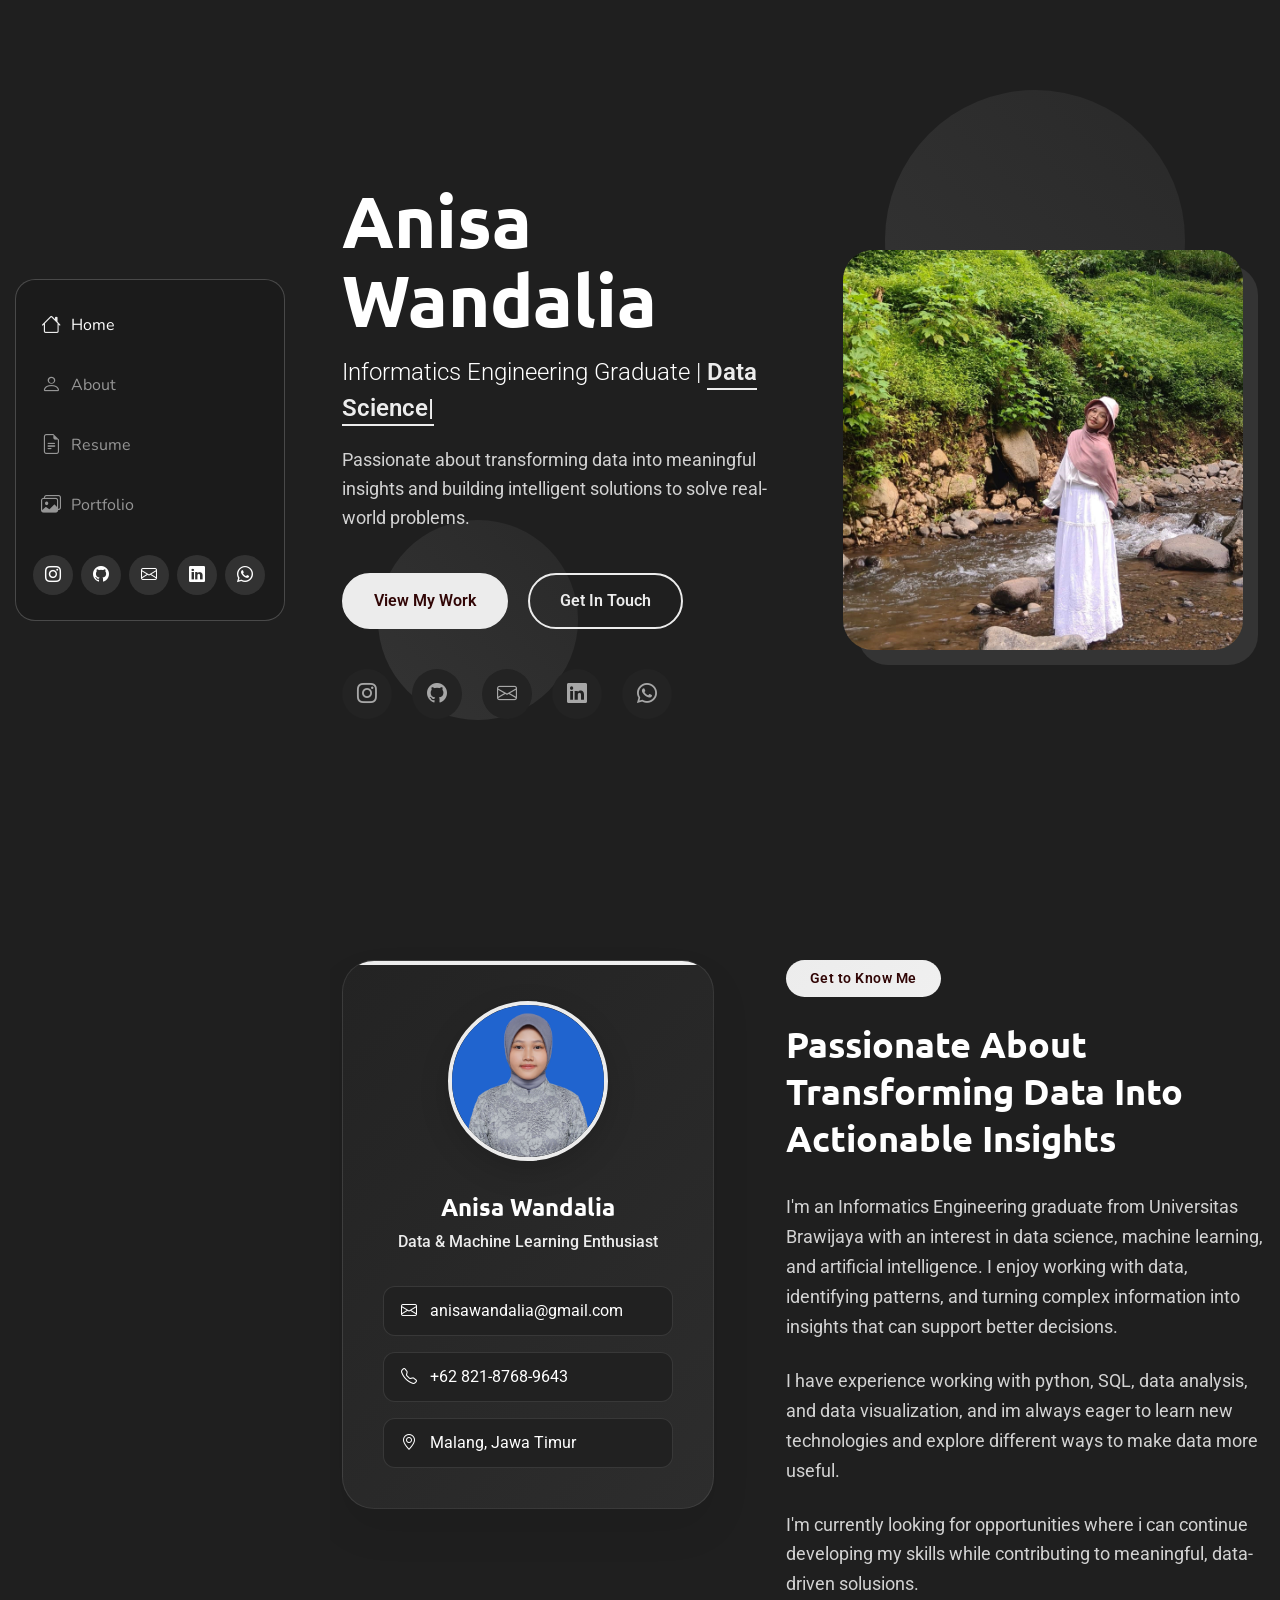
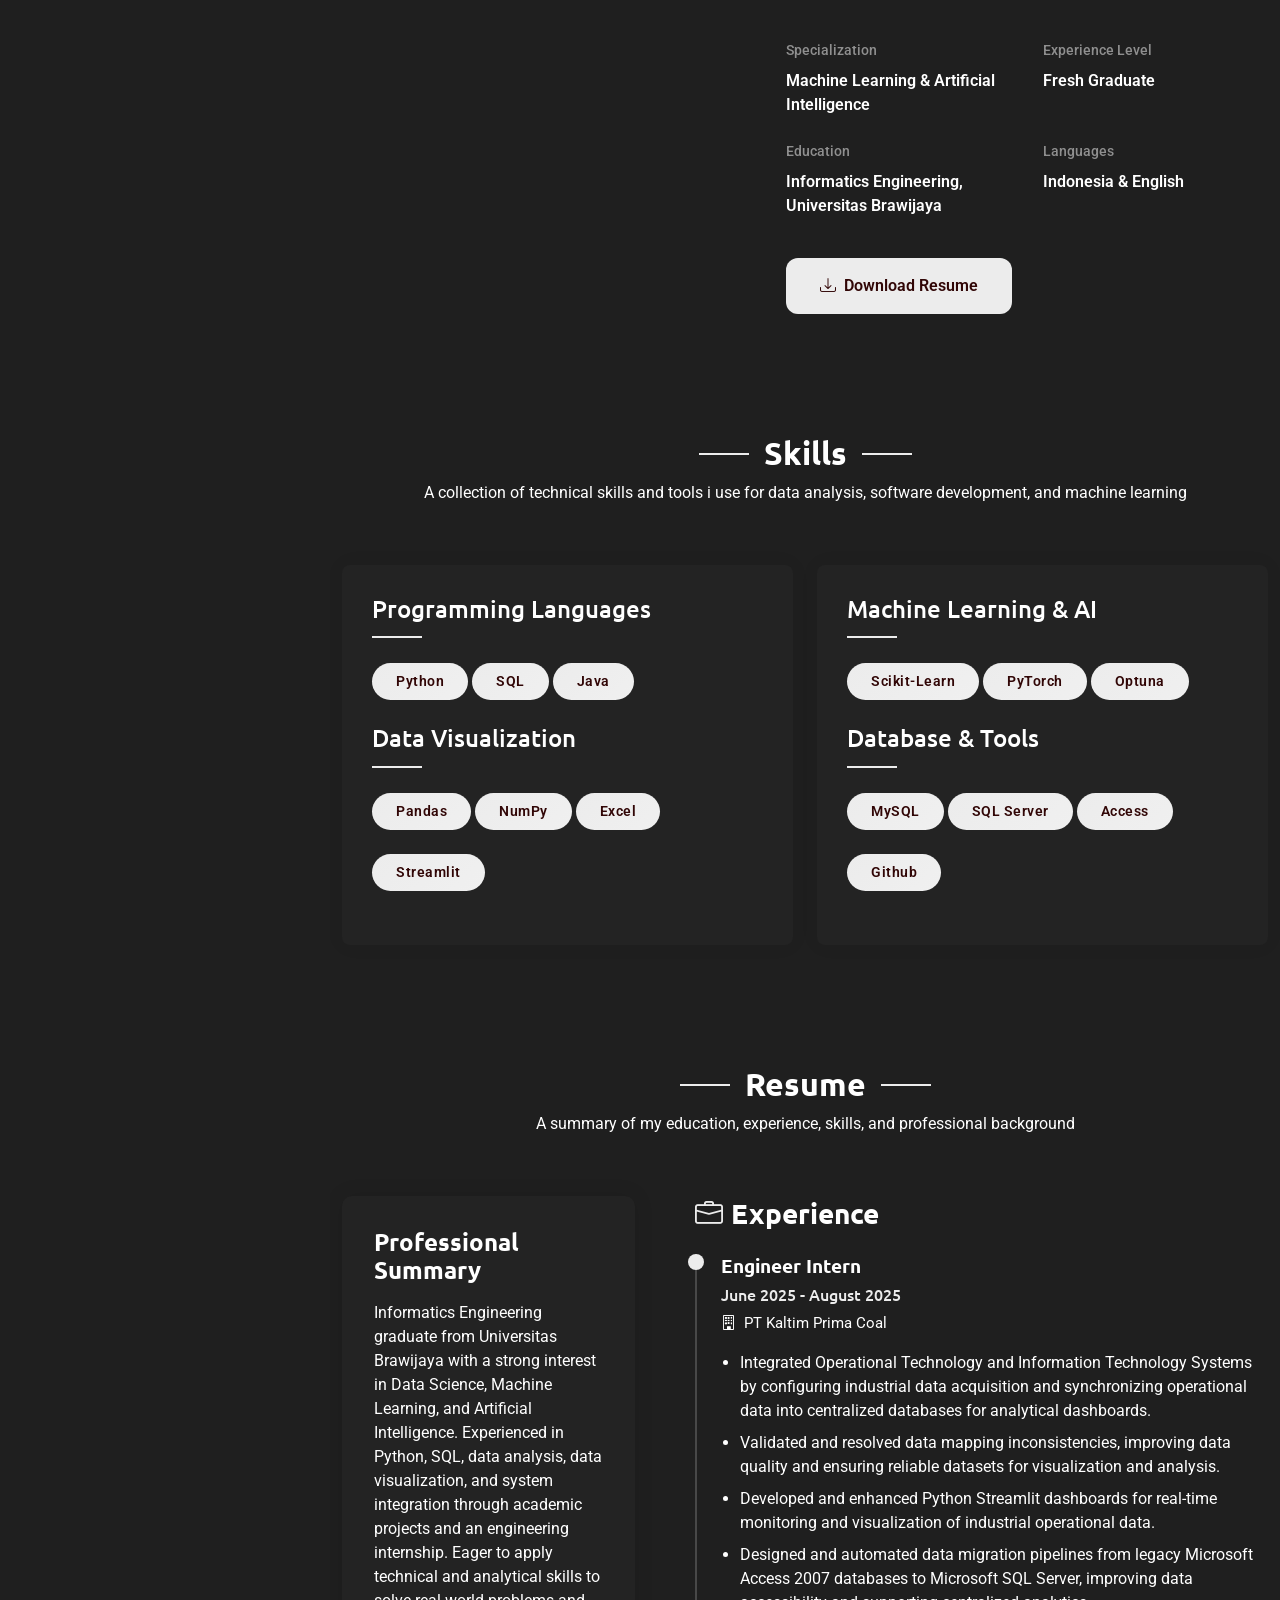
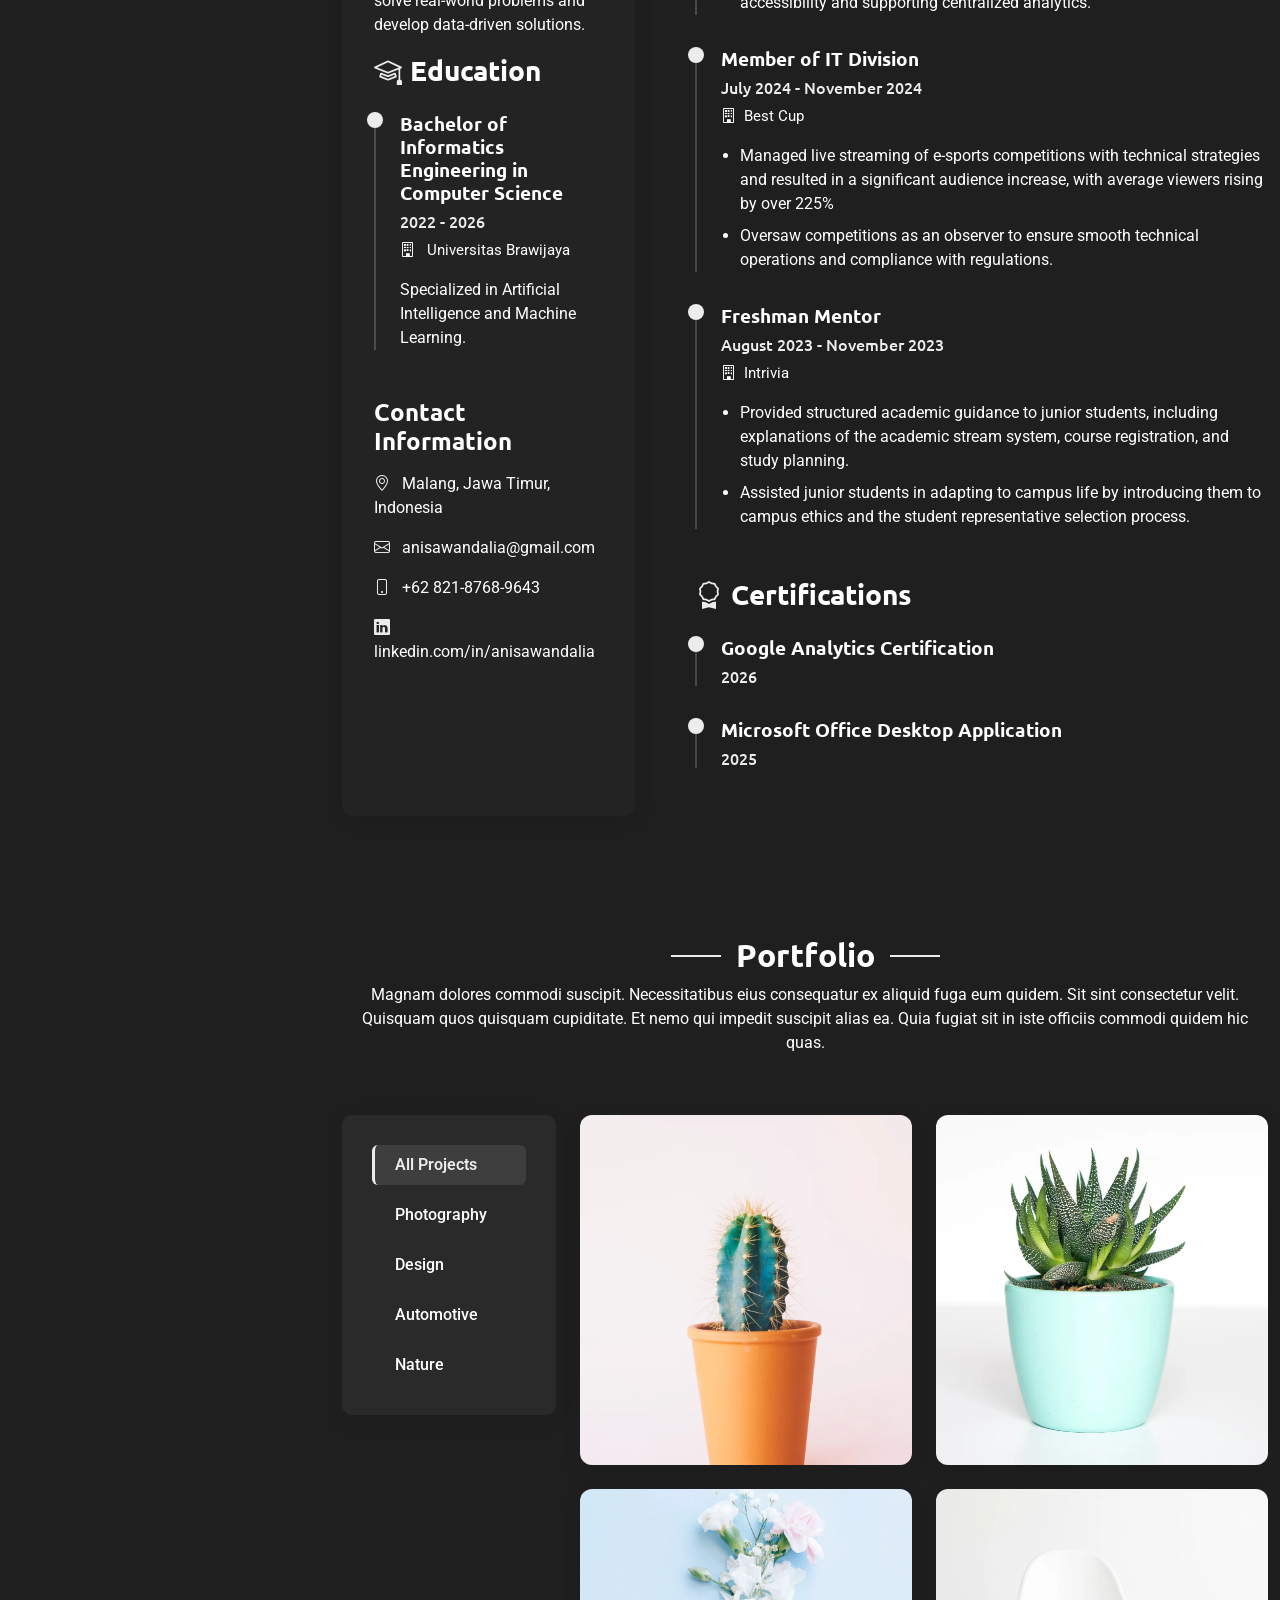
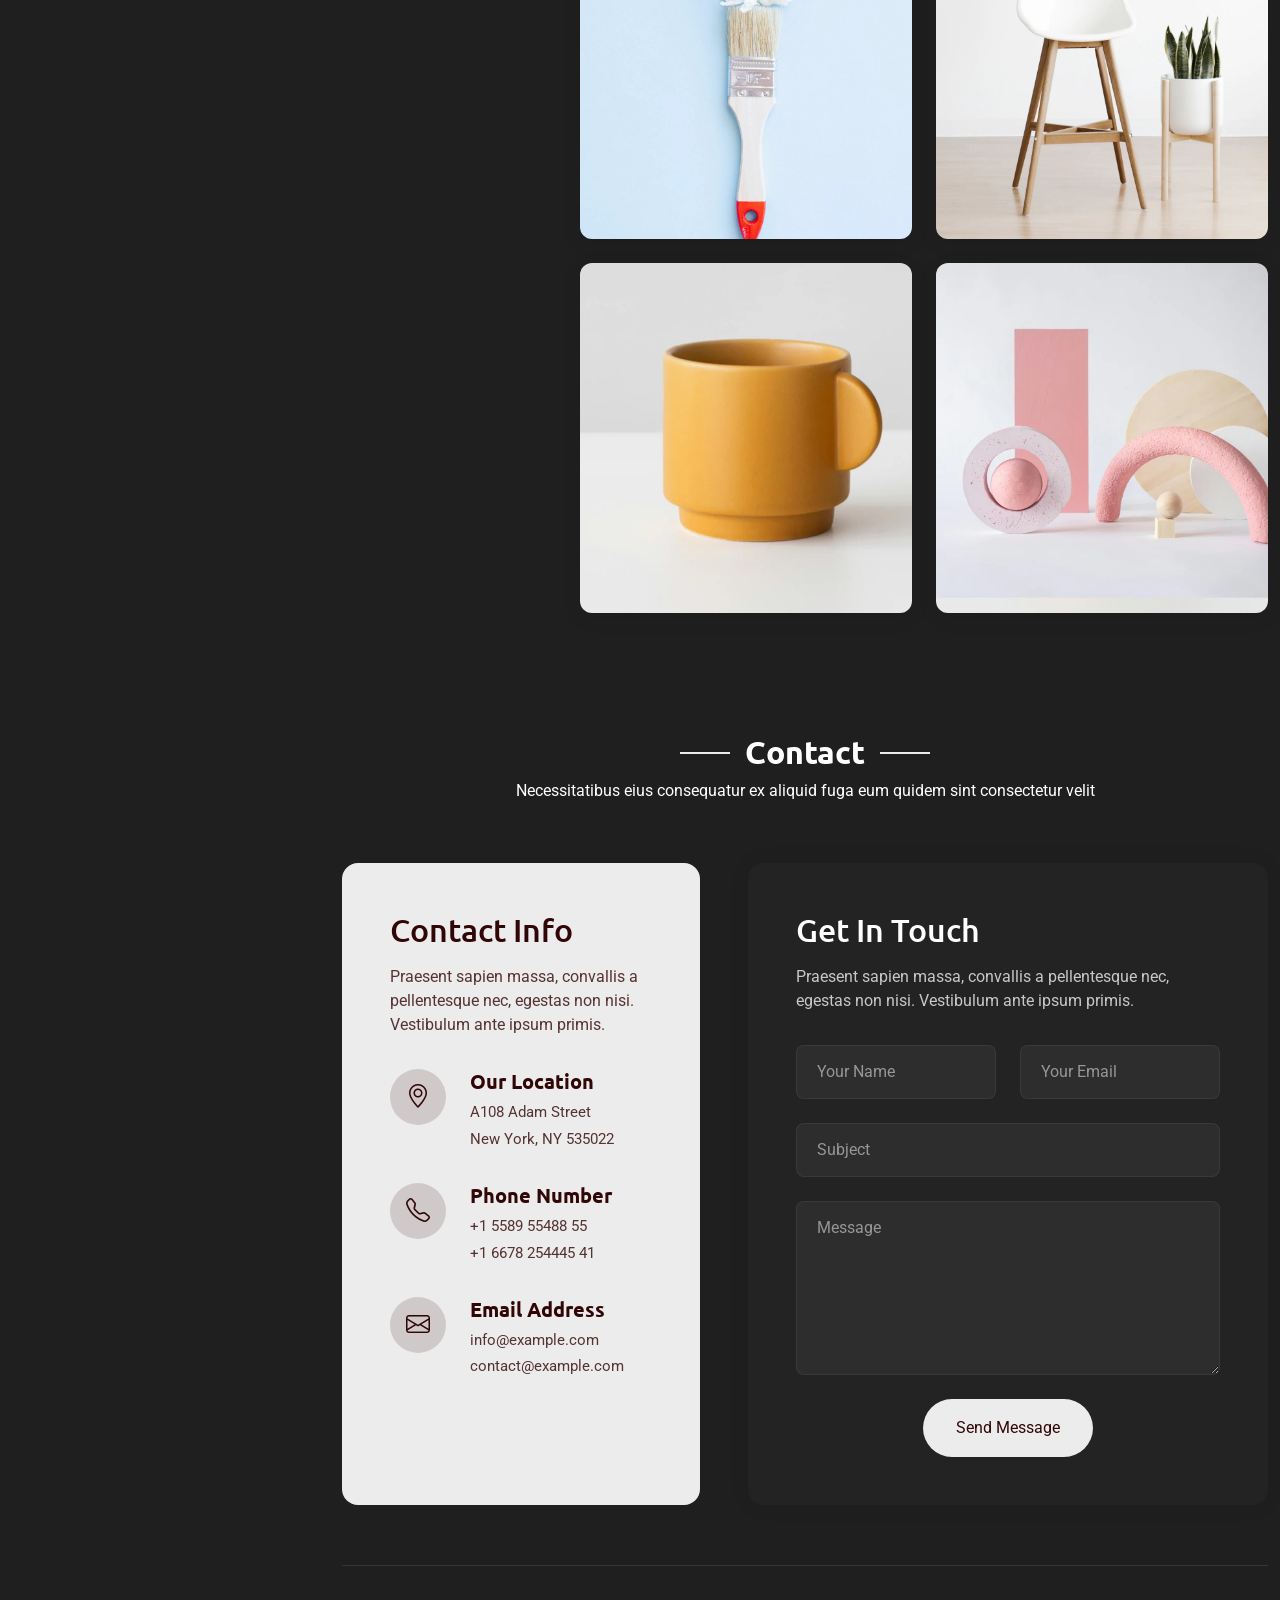
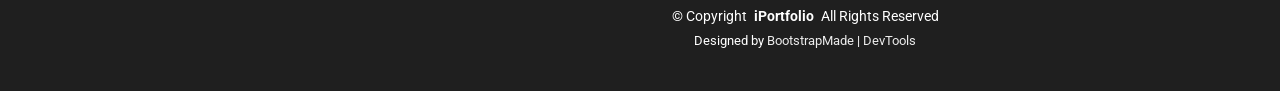
==== commit 075539ae: "Making it mine" ====
--- a/index.html
+++ b/index.html
@@ -4,7 +4,7 @@
 <head>
   <meta charset="utf-8">
   <meta content="width=device-width, initial-scale=1.0" name="viewport">
-  <title>Index - SnapFolio Bootstrap Template</title>
+  <title>Portfolio Anisa Wandalia</title>
   <meta name="description" content="">
   <meta name="keywords" content="">
 
@@ -48,34 +48,15 @@
           <li><a href="#about"><i class="bi bi-person navicon"></i> About</a></li>
           <li><a href="#resume"><i class="bi bi-file-earmark-text navicon"></i> Resume</a></li>
           <li><a href="#portfolio"><i class="bi bi-images navicon"></i> Portfolio</a></li>
-          <li><a href="#services"><i class="bi bi-hdd-stack navicon"></i> Services</a></li>
-          <li class="dropdown"><a href="#"><i class="bi bi-menu-button navicon"></i> <span>Dropdown</span> <i class="bi bi-chevron-down toggle-dropdown"></i></a>
-            <ul>
-              <li><a href="#">Dropdown 1</a></li>
-              <li class="dropdown"><a href="#"><span>Deep Dropdown</span> <i class="bi bi-chevron-down toggle-dropdown"></i></a>
-                <ul>
-                  <li><a href="#">Deep Dropdown 1</a></li>
-                  <li><a href="#">Deep Dropdown 2</a></li>
-                  <li><a href="#">Deep Dropdown 3</a></li>
-                  <li><a href="#">Deep Dropdown 4</a></li>
-                  <li><a href="#">Deep Dropdown 5</a></li>
-                </ul>
-              </li>
-              <li><a href="#">Dropdown 2</a></li>
-              <li><a href="#">Dropdown 3</a></li>
-              <li><a href="#">Dropdown 4</a></li>
-            </ul>
-          </li>
-          <li><a href="#contact"><i class="bi bi-envelope navicon"></i> Contact</a></li>
         </ul>
       </nav>
 
       <div class="social-links text-center">
-        <a href="#" class="twitter"><i class="bi bi-twitter-x"></i></a>
-        <a href="#" class="facebook"><i class="bi bi-facebook"></i></a>
-        <a href="#" class="instagram"><i class="bi bi-instagram"></i></a>
-        <a href="#" class="google-plus"><i class="bi bi-skype"></i></a>
-        <a href="#" class="linkedin"><i class="bi bi-linkedin"></i></a>
+        <a href="https://www.instagram.com/awenut_"><i class="bi bi-instagram"></i></a>
+        <a href="https://github.com/AnisaWandalia"><i class="bi bi-github"></i></a>
+        <a href="mailto:anisawandalia@gmail.com"><i class="bi bi-envelope"></i></a>
+        <a href="https://linkedin.com/in/anisawandalia"><i class="bi bi-linkedin"></i></a>
+        <a href="https://wa.me/6282187689643"><i class="bi bi-whatsapp"></i></a>
       </div>
 
     </div>
@@ -99,10 +80,9 @@
 
             <div class="col-lg-6" data-aos="fade-right" data-aos-delay="100">
               <div class="hero-text">
-                <h1>Snap<span class="accent-text">Folio</span></h1>
-                <h2>Alexander Chen</h2>
-                <p class="lead">I'm a <span class="typed" data-typed-items="UI/UX Designer, Web Developer, Brand Strategist, Creative Director"></span></p>
-                <p class="description">Passionate about creating exceptional digital experiences that blend innovative design with functional development. Let's bring your vision to life.</p>
+                <h1>Anisa Wandalia</h1>
+                <p class="lead">Informatics Engineering Graduate | <span class="typed" data-typed-items="Data Science, Artificial Intelligence, Machine Learning"></span></p>
+                <p class="description">Passionate about transforming data into meaningful insights and building intelligent solutions to solve real-world problems.</p>
 
                 <div class="hero-actions">
                   <a href="#portfolio" class="btn btn-primary">View My Work</a>
@@ -110,10 +90,11 @@
                 </div>
 
                 <div class="social-links">
-                  <a href="#"><i class="bi bi-dribbble"></i></a>
-                  <a href="#"><i class="bi bi-behance"></i></a>
-                  <a href="#"><i class="bi bi-github"></i></a>
-                  <a href="#"><i class="bi bi-linkedin"></i></a>
+                  <a href="https://www.instagram.com/awenut_"><i class="bi bi-instagram"></i></a>
+                  <a href="https://github.com/AnisaWandalia"><i class="bi bi-github"></i></a>
+                  <a href="mailto:anisawandalia@gmail.com"><i class="bi bi-envelope"></i></a>
+                  <a href="https://linkedin.com/in/anisawandalia"><i class="bi bi-linkedin"></i></a>
+                  <a href="https://wa.me/6282187689643"><i class="bi bi-whatsapp"></i></a>
                 </div>
               </div>
             </div>
@@ -122,7 +103,7 @@
               <div class="hero-visual">
                 <div class="profile-container">
                   <div class="profile-background"></div>
-                  <img src="assets/img/profile/profile-2.webp" alt="Alexander Chen" class="profile-image">
+                  <img src="assets/img/profile/profile1.jpg" alt="Anisa Wandalia" class="profile-image">
                 </div>
               </div>
             </div>
@@ -143,29 +124,28 @@
             <div class="profile-card">
               <div class="profile-header">
                 <div class="profile-image">
-                  <img src="assets/img/profile/profile-square-3.webp" alt="Profile Image" class="img-fluid">
-                </div>
-                <div class="profile-badge">
-                  <i class="bi bi-check-circle-fill"></i>
-                </div>
+                  <img src="assets/img/profile/profile3.jpg" alt="Profile Image" class="img-fluid">
+                </div>
+                <!-- <div class="profile-badge">
+                </div> -->
               </div>
 
               <div class="profile-content">
-                <h3>Marcus Thompson</h3>
-                <p class="profession">Creative Director &amp; Developer</p>
+                <h3>Anisa Wandalia</h3>
+                <p class="profession">Data &amp; Machine Learning Enthusiast</p>
 
                 <div class="contact-links">
-                  <a href="mailto:marcus@example.com" class="contact-item">
+                  <a href="mailto:anisawandalia@gmail.com" class="contact-item">
                     <i class="bi bi-envelope"></i>
-                    marcus@example.com
+                    anisawandalia@gmail.com
                   </a>
-                  <a href="tel:+15551234567" class="contact-item">
+                  <a href="tel:+6282187689643" class="contact-item">
                     <i class="bi bi-telephone"></i>
-                    +1 (555) 123-4567
+                    +62 821-8768-9643
                   </a>
                   <a href="#" class="contact-item">
                     <i class="bi bi-geo-alt"></i>
-                    San Francisco, CA
+                    Malang, Jawa Timur
                   </a>
                 </div>
               </div>
@@ -176,16 +156,18 @@
             <div class="about-content">
               <div class="section-header">
                 <span class="badge-text">Get to Know Me</span>
-                <h2>Passionate About Creating Digital Experiences</h2>
+                <h2>Passionate About Transforming Data Into Actionable Insights</h2>
               </div>
 
               <div class="description">
-                <p>Sed ut perspiciatis unde omnis iste natus error sit voluptatem accusantium doloremque laudantium, totam rem aperiam, eaque ipsa quae ab illo inventore veritatis et quasi architecto beatae vitae dicta sunt explicabo.</p>
-
-                <p>Ut enim ad minima veniam, quis nostrum exercitationem ullam corporis suscipit laboriosam, nisi ut aliquid ex ea commodi consequatur.</p>
-              </div>
-
-              <div class="stats-grid">
+                <p>I'm an Informatics Engineering graduate from Universitas Brawijaya with an interest in data science, machine learning, and artificial intelligence. I enjoy working with data, identifying patterns, and turning complex information into insights that can support better decisions.</p>
+
+                <p>I have experience working with python, SQL, data analysis, and data visualization, and im always eager to learn new technologies and explore different ways to make data more useful.</p>
+              
+                <p>I'm currently looking for opportunities where i can continue developing my skills while contributing to meaningful, data-driven solusions.</p>
+              </div>
+
+              <!-- <div class="stats-grid">
                 <div class="stat-item">
                   <div class="stat-number">150+</div>
                   <div class="stat-label">Projects Completed</div>
@@ -198,40 +180,40 @@
                   <div class="stat-number">98%</div>
                   <div class="stat-label">Client Satisfaction</div>
                 </div>
-              </div>
+              </div> -->
 
               <div class="details-grid">
                 <div class="detail-row">
                   <div class="detail-item">
                     <span class="detail-label">Specialization</span>
-                    <span class="detail-value">UI/UX Design &amp; Development</span>
+                    <span class="detail-value">Machine Learning &amp; Artificial Intelligence</span>
                   </div>
                   <div class="detail-item">
                     <span class="detail-label">Experience Level</span>
-                    <span class="detail-value">Senior Professional</span>
+                    <span class="detail-value">Fresh Graduate</span>
                   </div>
                 </div>
                 <div class="detail-row">
                   <div class="detail-item">
                     <span class="detail-label">Education</span>
-                    <span class="detail-value">Computer Science, MIT</span>
+                    <span class="detail-value">Informatics Engineering, Universitas Brawijaya</span>
                   </div>
                   <div class="detail-item">
                     <span class="detail-label">Languages</span>
-                    <span class="detail-value">English, Spanish, French</span>
+                    <span class="detail-value">Indonesia &amp; English</span>
                   </div>
                 </div>
               </div>
 
               <div class="cta-section">
-                <a href="#" class="btn btn-primary">
+                <a href="https://drive.google.com/uc?export=download&id=1UhZ8lQBP_tjweg5Yh5Jeh1bNH-SsizMy" class="btn btn-primary">
                   <i class="bi bi-download"></i>
                   Download Resume
                 </a>
-                <a href="#" class="btn btn-outline">
+                <!-- <a href="#" class="btn btn-outline">
                   <i class="bi bi-chat-dots"></i>
                   Let's Talk
-                </a>
+                </a> -->
               </div>
             </div>
           </div>
@@ -242,9 +224,9 @@
     </section><!-- /About Section -->
 
     <!-- Stats Section -->
-    <section id="stats" class="stats section light-background">
-
-      <div class="container" data-aos="fade-up" data-aos-delay="100">
+    <!-- <section id="stats" class="stats section light-background"> -->
+
+      <!-- <div class="container" data-aos="fade-up" data-aos-delay="100">
 
         <div class="row justify-content-center">
           <div class="col-lg-10">
@@ -255,38 +237,38 @@
                 </div>
                 <span data-purecounter-start="0" data-purecounter-end="232" data-purecounter-duration="1" class="purecounter"></span>
                 <p>Happy Clients</p>
-              </div><!-- End Stats Item -->
-
-              <div class="stats-item" data-aos="zoom-in" data-aos-delay="200">
+              </div>End Stats Item -->
+
+              <!-- <div class="stats-item" data-aos="zoom-in" data-aos-delay="200">
                 <div class="icon-wrapper">
                   <i class="bi bi-journal-richtext"></i>
                 </div>
                 <span data-purecounter-start="0" data-purecounter-end="521" data-purecounter-duration="1" class="purecounter"></span>
                 <p>Projects</p>
-              </div><!-- End Stats Item -->
-
-              <div class="stats-item" data-aos="zoom-in" data-aos-delay="250">
+              </div>End Stats Item -->
+
+              <!-- <div class="stats-item" data-aos="zoom-in" data-aos-delay="250">
                 <div class="icon-wrapper">
                   <i class="bi bi-headset"></i>
                 </div>
                 <span data-purecounter-start="0" data-purecounter-end="1463" data-purecounter-duration="1" class="purecounter"></span>
                 <p>Hours Of Support</p>
-              </div><!-- End Stats Item -->
-
-              <div class="stats-item" data-aos="zoom-in" data-aos-delay="300">
+              </div>End Stats Item -->
+
+              <!-- <div class="stats-item" data-aos="zoom-in" data-aos-delay="300">
                 <div class="icon-wrapper">
                   <i class="bi bi-people"></i>
                 </div>
                 <span data-purecounter-start="0" data-purecounter-end="15" data-purecounter-duration="1" class="purecounter"></span>
                 <p>Hard Workers</p>
-              </div><!-- End Stats Item -->
-            </div>
+              </div>End Stats Item -->
+            <!-- </div>
           </div>
         </div>
 
-      </div>
-
-    </section><!-- /Stats Section -->
+      </div> -->
+
+    <!-- </section>/Stats Section -->
 
     <!-- Skills Section -->
     <section id="skills" class="skills section">
@@ -294,7 +276,7 @@
       <!-- Section Title -->
       <div class="container section-title" data-aos="fade-up">
         <h2>Skills</h2>
-        <p>Necessitatibus eius consequatur ex aliquid fuga eum quidem sint consectetur velit</p>
+        <p>A collection of technical skills and tools i use for data analysis, software development, and machine learning</p>
       </div><!-- End Section Title -->
 
       <div class="container" data-aos="fade-up" data-aos-delay="100">
@@ -302,8 +284,16 @@
         <div class="row">
           <div class="col-lg-6">
             <div class="skills-category" data-aos="fade-up" data-aos-delay="200">
-              <h3>Front-end Development</h3>
-              <div class="skills-animation">
+              <h3>Programming Languages</h3>
+              <span class="badge-text">Python</span>
+              <span class="badge-text">SQL</span>
+              <span class="badge-text">Java</span>
+              <h3>Data Visualization</h3>
+              <span class="badge-text">Pandas</span>
+              <span class="badge-text">NumPy</span>
+              <span class="badge-text">Excel</span>
+              <span class="badge-text">Streamlit</span>
+              <!-- <div class="skills-animation">
                 <div class="skill-item">
                   <div class="d-flex justify-content-between align-items-center">
                     <h4>HTML/CSS</h4>
@@ -336,14 +326,22 @@
                   </div>
                   <div class="skill-tooltip">Experience with React hooks, state management, and component architecture</div>
                 </div>
-              </div>
-            </div><!-- End Frontend Skills -->
+              </div> -->
+            </div>
           </div>
 
           <div class="col-lg-6">
             <div class="skills-category" data-aos="fade-up" data-aos-delay="300">
-              <h3>Back-end Development</h3>
-              <div class="skills-animation">
+              <h3>Machine Learning &amp; AI</h3>
+              <span class="badge-text">Scikit-Learn</span>
+              <span class="badge-text">PyTorch</span>
+              <span class="badge-text">Optuna</span>
+              <h3>Database &amp; Tools</h3>
+              <span class="badge-text">MySQL</span>
+              <span class="badge-text">SQL Server</span>
+              <span class="badge-text">Access</span>
+              <span class="badge-text">Github</span>
+              <!-- <div class="skills-animation">
                 <div class="skill-item">
                   <div class="d-flex justify-content-between align-items-center">
                     <h4>Node.js</h4>
@@ -376,7 +374,7 @@
                   </div>
                   <div class="skill-tooltip">Database design, optimization, and complex queries</div>
                 </div>
-              </div>
+              </div> -->
             </div><!-- End Backend Skills -->
           </div>
         </div>
@@ -391,7 +389,7 @@
       <!-- Section Title -->
       <div class="container section-title" data-aos="fade-up">
         <h2>Resume</h2>
-        <p>Magnam dolores commodi suscipit. Necessitatibus eius consequatur ex aliquid fuga eum quidem. Sit sint consectetur velit. Quisquam quos quisquam cupiditate. Et nemo qui impedit suscipit alias ea. Quia fugiat sit in iste officiis commodi quidem hic quas.</p>
+        <p>A summary of my education, experience, skills, and professional background</p>
       </div><!-- End Section Title -->
 
       <div class="container" data-aos="fade-up" data-aos-delay="100">
@@ -400,22 +398,34 @@
           <!-- Left column with summary and contact -->
           <div class="col-lg-4">
             <div class="resume-side" data-aos="fade-right" data-aos-delay="100">
-              <div class="profile-img mb-4">
+              <!-- <div class="profile-img mb-4">
                 <img src="assets/img/profile/profile-square-2.webp" alt="Profile" class="img-fluid rounded">
-              </div>
+              </div> -->
 
               <h3>Professional Summary</h3>
-              <p>Driven software architect with expertise in developing scalable, high-performance enterprise solutions. Passionate about leveraging cutting-edge technologies to solve complex business challenges.</p>
-
-              <h3 class="mt-4">Contact Information</h3>
+              <p>Informatics Engineering graduate from Universitas Brawijaya with a strong interest in Data Science, Machine Learning, and Artificial Intelligence. Experienced in Python, SQL, data analysis, data visualization, and system integration through academic projects and an engineering internship. Eager to apply technical and analytical skills to solve real-world problems and develop data-driven solutions.</p>
+
+              
+              <!-- Education Section -->
+            <div class="resume-section" data-aos="fade-up" data-aos-delay="100">
+              <h3><i class="bi bi-mortarboard me-2"></i>Education</h3>
+
+              <div class="resume-item">
+                <h4>Bachelor of Informatics Engineering in Computer Science</h4>
+                <h5>2022 - 2026</h5>
+                <p class="company"><i class="bi bi-building"></i> Universitas Brawijaya</p>
+                <p>Specialized in Artificial Intelligence and Machine Learning.</p>
+              </div>
+            </div>
+            <h3 class="mt-4">Contact Information</h3>
               <ul class="contact-info list-unstyled">
-                <li><i class="bi bi-geo-alt"></i> 742 Evergreen Terrace, Springfield, MA 02101</li>
-                <li><i class="bi bi-envelope"></i> contact@example.com</li>
-                <li><i class="bi bi-phone"></i> +1 (555) 123-4567</li>
-                <li><i class="bi bi-linkedin"></i> linkedin.com/in/example</li>
+                <li><i class="bi bi-geo-alt"></i> Malang, Jawa Timur, Indonesia</li>
+                <li><i class="bi bi-envelope"></i> anisawandalia@gmail.com</li>
+                <li><i class="bi bi-phone"></i> +62 821-8768-9643</li>
+                <li><i class="bi bi-linkedin"></i> linkedin.com/in/anisawandalia</li>
               </ul>
-
-              <div class="skills-animation mt-4">
+              <h3><br></h3>
+              <!-- <div class="skills-animation mt-4">
                 <h3>Technical Skills</h3>
                 <div class="skill-item">
                   <div class="d-flex justify-content-between">
@@ -456,7 +466,7 @@
                     <div class="progress-bar" role="progressbar" aria-valuenow="80" aria-valuemin="0" aria-valuemax="100"></div>
                   </div>
                 </div>
-              </div>
+              </div> -->
             </div>
           </div>
 
@@ -464,49 +474,38 @@
           <div class="col-lg-8 ps-4 ps-lg-5">
             <!-- Experience Section -->
             <div class="resume-section" data-aos="fade-up">
-              <h3><i class="bi bi-briefcase me-2"></i>Professional Experience</h3>
+              <h3><i class="bi bi-briefcase me-2"></i>Experience</h3>
 
               <div class="resume-item">
-                <h4>Senior Software Architect</h4>
-                <h5>2022 - Present</h5>
-                <p class="company"><i class="bi bi-building"></i> Tech Innovations Inc.</p>
+                <h4>Engineer Intern</h4>
+                <h5>June 2025 - August 2025</h5>
+                <p class="company"><i class="bi bi-building"></i>PT Kaltim Prima Coal</p>
                 <ul>
-                  <li>Lead the architectural design and implementation of enterprise-scale applications</li>
-                  <li>Mentor team of 12 developers and establish technical best practices</li>
-                  <li>Drive adoption of microservices architecture and cloud-native solutions</li>
-                  <li>Reduce system downtime by 75% through improved architecture and monitoring</li>
+                  <li>Integrated Operational Technology and Information Technology Systems by configuring industrial data acquisition and synchronizing operational data into centralized databases for analytical dashboards. </li>
+                  <li>Validated and resolved data mapping inconsistencies, improving data quality and ensuring reliable datasets for visualization and analysis. </li>
+                  <li>Developed and enhanced Python Streamlit dashboards for real-time monitoring and visualization of industrial operational data.</li>
+                  <li>Designed and automated data migration pipelines from legacy Microsoft Access 2007 databases to Microsoft SQL Server, improving data accessibility and supporting centralized analytics.</li>
                 </ul>
               </div>
 
               <div class="resume-item">
-                <h4>Lead Developer</h4>
-                <h5>2019 - 2022</h5>
-                <p class="company"><i class="bi bi-building"></i> Digital Solutions Corp.</p>
+                <h4>Member of IT Division</h4>
+                <h5>July 2024 - November 2024</h5>
+                <p class="company"><i class="bi bi-building"></i>Best Cup</p>
                 <ul>
-                  <li>Spearheaded development of company's flagship product reaching 1M+ users</li>
-                  <li>Implemented CI/CD pipeline reducing deployment time by 60%</li>
-                  <li>Managed team of 8 developers across multiple projects</li>
-                  <li>Increased code test coverage from 45% to 90%</li>
+                  <li>Managed live streaming of e-sports competitions with technical strategies and resulted in a significant audience increase, with average viewers rising by over 225%</li>
+                  <li>Oversaw competitions as an observer to ensure smooth technical operations and compliance with regulations.</li>
                 </ul>
               </div>
-            </div>
-
-            <!-- Education Section -->
-            <div class="resume-section" data-aos="fade-up" data-aos-delay="100">
-              <h3><i class="bi bi-mortarboard me-2"></i>Education</h3>
 
               <div class="resume-item">
-                <h4>Master of Science in Computer Science</h4>
-                <h5>2017 - 2019</h5>
-                <p class="company"><i class="bi bi-building"></i> Stanford University</p>
-                <p>Specialized in Artificial Intelligence and Machine Learning. Graduated with honors.</p>
-              </div>
-
-              <div class="resume-item">
-                <h4>Bachelor of Science in Software Engineering</h4>
-                <h5>2013 - 2017</h5>
-                <p class="company"><i class="bi bi-building"></i> MIT</p>
-                <p>Dean's List all semesters. Led university's coding club.</p>
+                <h4>Freshman Mentor</h4>
+                <h5>August 2023 - November 2023</h5>
+                <p class="company"><i class="bi bi-building"></i>Intrivia</p>
+                <ul>
+                  <li>Provided structured academic guidance to junior students, including explanations of the academic stream system, course registration, and study planning.</li>
+                  <li>Assisted junior students in adapting to campus life by introducing them to campus ethics and the student representative selection process.</li>
+                </ul>
               </div>
             </div>
 
@@ -515,13 +514,13 @@
               <h3><i class="bi bi-award me-2"></i>Certifications</h3>
 
               <div class="resume-item">
-                <h4>AWS Certified Solutions Architect - Professional</h4>
-                <h5>2023</h5>
+                <h4>Google Analytics Certification</h4>
+                <h5>2026</h5>
               </div>
 
               <div class="resume-item">
-                <h4>Google Cloud Professional Architect</h4>
-                <h5>2022</h5>
+                <h4>Microsoft Office Desktop Application</h4>
+                <h5>2025</h5>
               </div>
             </div>
           </div>
@@ -666,283 +665,6 @@
 
     </section><!-- /Portfolio Section -->
 
-    <!-- Services Section -->
-    <section id="services" class="services section">
-
-      <!-- Section Title -->
-      <div class="container section-title" data-aos="fade-up">
-        <h2>Services</h2>
-        <p>Necessitatibus eius consequatur ex aliquid fuga eum quidem sint consectetur velit</p>
-      </div><!-- End Section Title -->
-
-      <div class="container" data-aos="fade-up" data-aos-delay="100">
-
-        <div class="service-header">
-          <div class="row align-items-center">
-            <div class="col-lg-8 col-md-12">
-              <div class="service-intro">
-                <h2 class="service-heading">
-                  <div>Innovative business</div>
-                  <div><span>performance solutions</span></div>
-                </h2>
-              </div>
-            </div>
-            <div class="col-lg-4 col-md-12">
-              <div class="service-summary">
-                <p>
-                  We integrate forward-thinking strategies, creative approaches, and state-of-the-art technologies to deliver exceptional customer experiences that drive growth and engage target markets.
-                </p>
-                <a href="services.html" class="service-btn">
-                  View All Services
-                  <i class="bi bi-arrow-right"></i>
-                </a>
-              </div>
-            </div>
-          </div>
-        </div>
-
-        <div class="row justify-content-center">
-          <div class="col-lg-4 col-md-6" data-aos="fade-up" data-aos-delay="100">
-            <div class="service-card position-relative z-1">
-              <div class="service-icon">
-                <i class="bi bi-palette"></i>
-              </div>
-              <a href="service-details.html" class="card-action d-flex align-items-center justify-content-center rounded-circle">
-                <i class="bi bi-arrow-up-right"></i>
-              </a>
-              <h3>
-                <a href="service-details.html">
-                  Creative <span>branding</span>
-                </a>
-              </h3>
-              <p>
-                Nulla facilisi. Maecenas eget magna neque. Suspendisse potenti. Curabitur eleifend nisi non magna vulputate, vel condimentum libero tempus. Proin consectetur feugiat diam.
-              </p>
-            </div>
-          </div>
-          <div class="col-lg-4 col-md-6" data-aos="fade-up" data-aos-delay="200">
-            <div class="service-card position-relative z-1">
-              <div class="service-icon">
-                <i class="bi bi-gem"></i>
-              </div>
-              <a href="service-details.html" class="card-action d-flex align-items-center justify-content-center rounded-circle">
-                <i class="bi bi-arrow-up-right"></i>
-              </a>
-              <h3>
-                <a href="service-details.html">
-                  Design <span>systems</span>
-                </a>
-              </h3>
-              <p>
-                Praesent euismod varius tellus, vel bibendum nunc interdum at. Donec vehicula diam vel metus venenatis convallis. Aliquam erat volutpat. Etiam viverra magna sit amet.
-              </p>
-            </div>
-          </div>
-          <div class="col-lg-4 col-md-6" data-aos="fade-up" data-aos-delay="300">
-            <div class="service-card position-relative z-1">
-              <div class="service-icon">
-                <i class="bi bi-megaphone"></i>
-              </div>
-              <a href="service-details.html" class="card-action d-flex align-items-center justify-content-center rounded-circle">
-                <i class="bi bi-arrow-up-right"></i>
-              </a>
-              <h3>
-                <a href="service-details.html">
-                  Marketing <span>strategies</span>
-                </a>
-              </h3>
-              <p>
-                Vivamus tempor velit id magna dictum, sed fermentum nisi faucibus. Integer nec pretium sapien. Fusce tincidunt ligula et purus consequat, ac pellentesque nulla eleifend.
-              </p>
-            </div>
-          </div>
-          <div class="col-lg-4 col-md-6" data-aos="fade-up" data-aos-delay="100">
-            <div class="service-card position-relative z-1">
-              <div class="service-icon">
-                <i class="bi bi-code-slash"></i>
-              </div>
-              <a href="service-details.html" class="card-action d-flex align-items-center justify-content-center rounded-circle">
-                <i class="bi bi-arrow-up-right"></i>
-              </a>
-              <h3>
-                <a href="service-details.html">
-                  Digital <span>platforms</span>
-                </a>
-              </h3>
-              <p>
-                Cras fermentum odio eu feugiat malesuada. Vestibulum ante ipsum primis in faucibus orci luctus et accumsan cursus. Morbi placerat nulla vel nunc viverra accumsan.
-              </p>
-            </div>
-          </div>
-          <div class="col-lg-4 col-md-6" data-aos="fade-up" data-aos-delay="200">
-            <div class="service-card position-relative z-1">
-              <div class="service-icon">
-                <i class="bi bi-graph-up"></i>
-              </div>
-              <a href="service-details.html" class="card-action d-flex align-items-center justify-content-center rounded-circle">
-                <i class="bi bi-arrow-up-right"></i>
-              </a>
-              <h3>
-                <a href="service-details.html">
-                  Growth <span>acceleration</span>
-                </a>
-              </h3>
-              <p>
-                Aenean vel augue vel nisi bibendum posuere. Phasellus in lacus quis urna sodales dignissim. Duis aliquam libero eget risus facilisis. Quisque eget libero vel nisl fringilla.
-              </p>
-            </div>
-          </div>
-          <div class="col-lg-4 col-md-6" data-aos="fade-up" data-aos-delay="300">
-            <div class="service-card position-relative z-1">
-              <div class="service-icon">
-                <i class="bi bi-camera-video"></i>
-              </div>
-              <a href="service-details.html" class="card-action d-flex align-items-center justify-content-center rounded-circle">
-                <i class="bi bi-arrow-up-right"></i>
-              </a>
-              <h3>
-                <a href="service-details.html">
-                  Media <span>solutions</span>
-                </a>
-              </h3>
-              <p>
-                Etiam efficitur lacus in diam finibus, nec ultrices est sagittis. Maecenas elementum magna sed risus faucibus, nec commodo purus facilisis. Vestibulum accumsan magna.
-              </p>
-            </div>
-          </div>
-        </div>
-
-      </div>
-
-    </section><!-- /Services Section -->
-
-    <!-- Testimonials Section -->
-    <section id="testimonials" class="testimonials section light-background">
-
-      <!-- Section Title -->
-      <div class="container section-title" data-aos="fade-up">
-        <h2>Testimonials</h2>
-        <p>Necessitatibus eius consequatur ex aliquid fuga eum quidem sint consectetur velit</p>
-      </div><!-- End Section Title -->
-
-      <div class="container">
-
-        <div class="testimonial-masonry">
-
-          <div class="testimonial-item" data-aos="fade-up">
-            <div class="testimonial-content">
-              <div class="quote-pattern">
-                <i class="bi bi-quote"></i>
-              </div>
-              <p>Implementing innovative strategies has revolutionized our approach to market challenges and competitive positioning.</p>
-              <div class="client-info">
-                <div class="client-image">
-                  <img src="assets/img/person/person-f-7.webp" alt="Client">
-                </div>
-                <div class="client-details">
-                  <h3>Rachel Bennett</h3>
-                  <span class="position">Strategy Director</span>
-                </div>
-              </div>
-            </div>
-          </div>
-
-          <div class="testimonial-item highlight" data-aos="fade-up" data-aos-delay="100">
-            <div class="testimonial-content">
-              <div class="quote-pattern">
-                <i class="bi bi-quote"></i>
-              </div>
-              <p>Exceptional service delivery and innovative solutions have transformed our business operations, leading to remarkable growth and enhanced customer satisfaction across all touchpoints.</p>
-              <div class="client-info">
-                <div class="client-image">
-                  <img src="assets/img/person/person-m-7.webp" alt="Client">
-                </div>
-                <div class="client-details">
-                  <h3>Daniel Morgan</h3>
-                  <span class="position">Chief Innovation Officer</span>
-                </div>
-              </div>
-            </div>
-          </div>
-
-          <div class="testimonial-item" data-aos="fade-up" data-aos-delay="200">
-            <div class="testimonial-content">
-              <div class="quote-pattern">
-                <i class="bi bi-quote"></i>
-              </div>
-              <p>Strategic partnership has enabled seamless digital transformation and operational excellence.</p>
-              <div class="client-info">
-                <div class="client-image">
-                  <img src="assets/img/person/person-f-8.webp" alt="Client">
-                </div>
-                <div class="client-details">
-                  <h3>Emma Thompson</h3>
-                  <span class="position">Digital Lead</span>
-                </div>
-              </div>
-            </div>
-          </div>
-
-          <div class="testimonial-item" data-aos="fade-up" data-aos-delay="300">
-            <div class="testimonial-content">
-              <div class="quote-pattern">
-                <i class="bi bi-quote"></i>
-              </div>
-              <p>Professional expertise and dedication have significantly improved our project delivery timelines and quality metrics.</p>
-              <div class="client-info">
-                <div class="client-image">
-                  <img src="assets/img/person/person-m-8.webp" alt="Client">
-                </div>
-                <div class="client-details">
-                  <h3>Christopher Lee</h3>
-                  <span class="position">Technical Director</span>
-                </div>
-              </div>
-            </div>
-          </div>
-
-          <div class="testimonial-item highlight" data-aos="fade-up" data-aos-delay="400">
-            <div class="testimonial-content">
-              <div class="quote-pattern">
-                <i class="bi bi-quote"></i>
-              </div>
-              <p>Collaborative approach and industry expertise have revolutionized our product development cycle, resulting in faster time-to-market and increased customer engagement levels.</p>
-              <div class="client-info">
-                <div class="client-image">
-                  <img src="assets/img/person/person-f-9.webp" alt="Client">
-                </div>
-                <div class="client-details">
-                  <h3>Olivia Carter</h3>
-                  <span class="position">Product Manager</span>
-                </div>
-              </div>
-            </div>
-          </div>
-
-          <div class="testimonial-item" data-aos="fade-up" data-aos-delay="500">
-            <div class="testimonial-content">
-              <div class="quote-pattern">
-                <i class="bi bi-quote"></i>
-              </div>
-              <p>Innovative approach to user experience design has significantly enhanced our platform's engagement metrics and customer retention rates.</p>
-              <div class="client-info">
-                <div class="client-image">
-                  <img src="assets/img/person/person-m-13.webp" alt="Client">
-                </div>
-                <div class="client-details">
-                  <h3>Nathan Brooks</h3>
-                  <span class="position">UX Director</span>
-                </div>
-              </div>
-            </div>
-          </div>
-
-        </div>
-
-      </div>
-
-    </section><!-- /Testimonials Section -->
-
     <!-- Contact Section -->
     <section id="contact" class="contact section">
 
--- a/assets/css/main.css
+++ b/assets/css/main.css
@@ -1353,6 +1353,18 @@
   transition: all 0.3s;
 }
 
+.skills .badge-text {
+  display: inline-block;
+  background: linear-gradient(135deg, var(--accent-color), color-mix(in srgb, var(--accent-color), var(--heading-color) 20%));
+  color: var(--contrast-color);
+  padding: 0.5rem 1.5rem;
+  border-radius: 2rem;
+  font-size: 0.875rem;
+  font-weight: 600;
+  letter-spacing: 0.5px;
+  margin-bottom: 1.5rem;
+}
+
 @media (max-width: 991.98px) {
   .skills .skills-category {
     margin-bottom: 30px;
@@ -2453,7 +2465,7 @@
   font-weight: 700;
   margin-bottom: 25px;
   padding-bottom: 15px;
-  border-bottom: 2px solid color-mix(in srgb, var(--accent-color), transparent 85%);
+  border-bottom: 2px solid color-mix(in srgb, var(--accent-color), transparent 95%);
 }
 
 .service-details .service-info .info-item {
@@ -2545,6 +2557,6 @@
 /*--------------------------------------------------------------
 # Starter Section Section
 --------------------------------------------------------------*/
-.starter-section {
-  /* Add your styles here */
-}+/* .starter-section {
+  Add your styles here
+} */
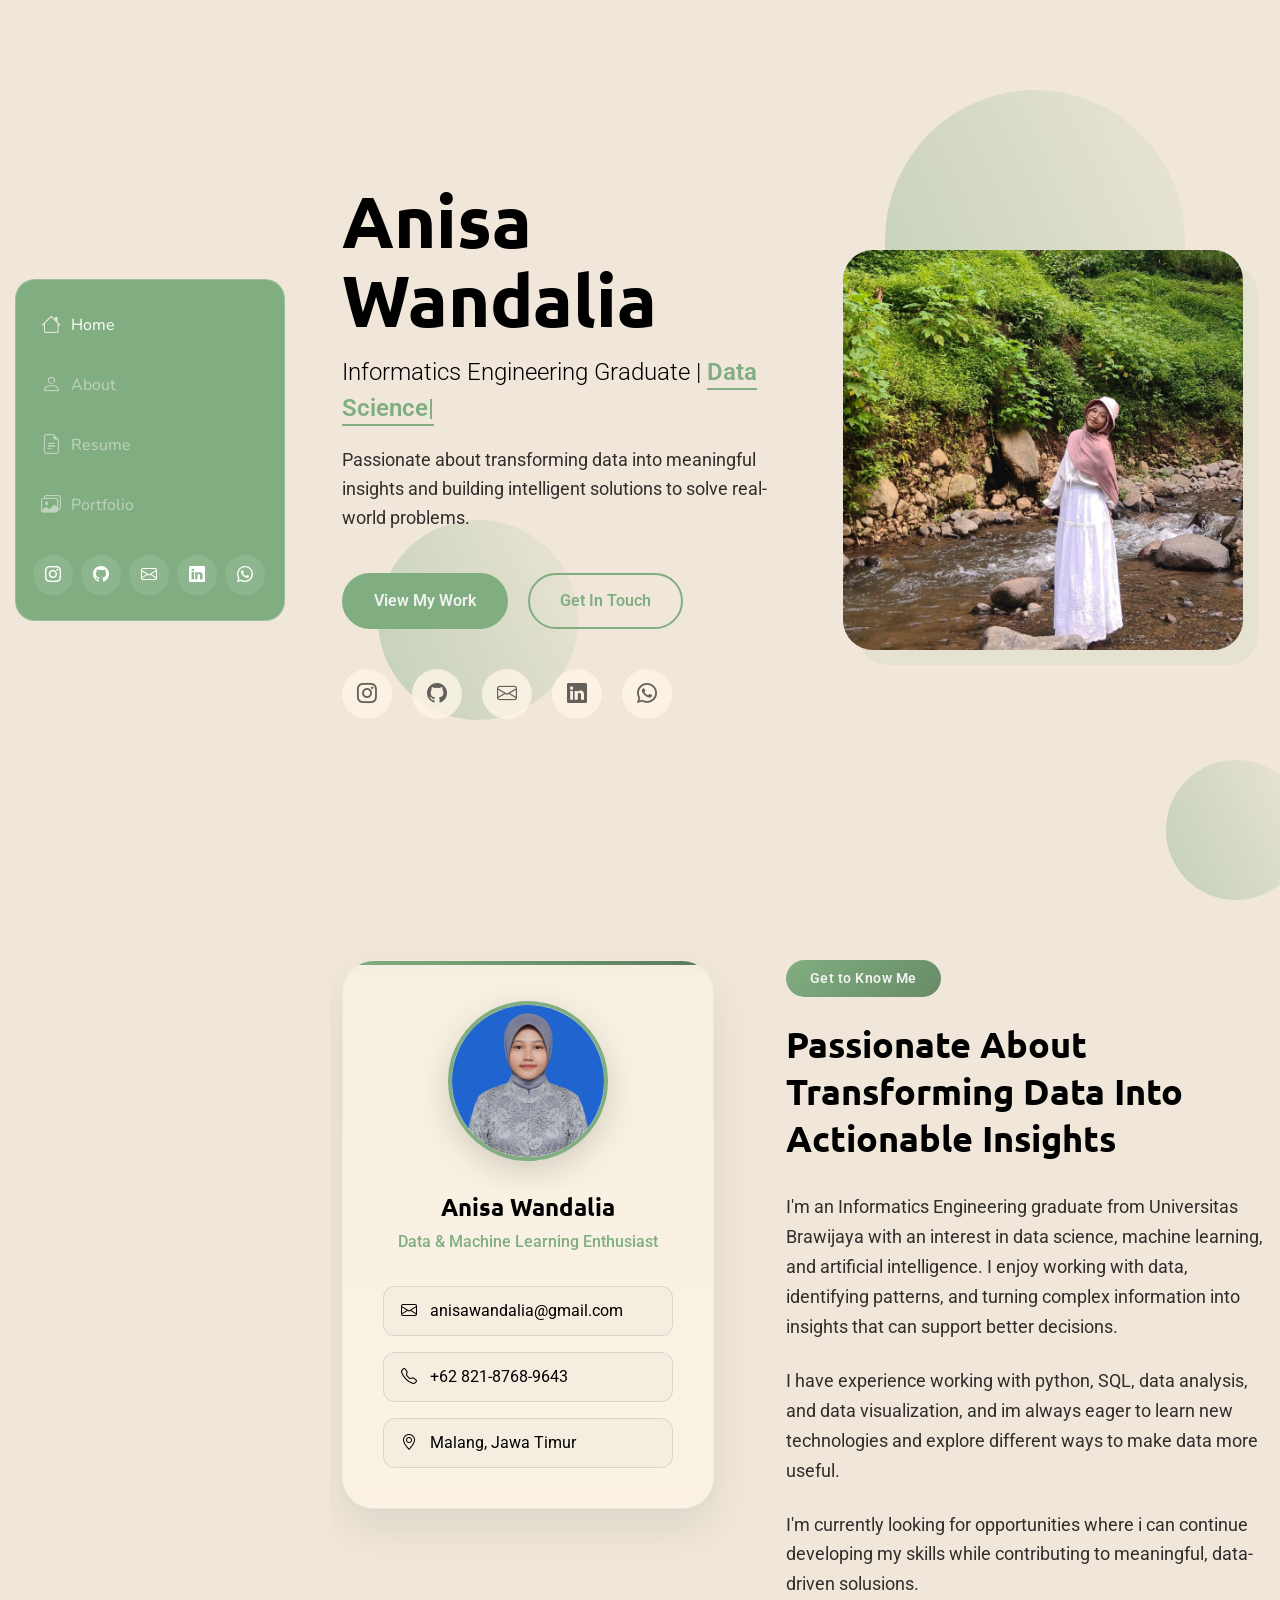
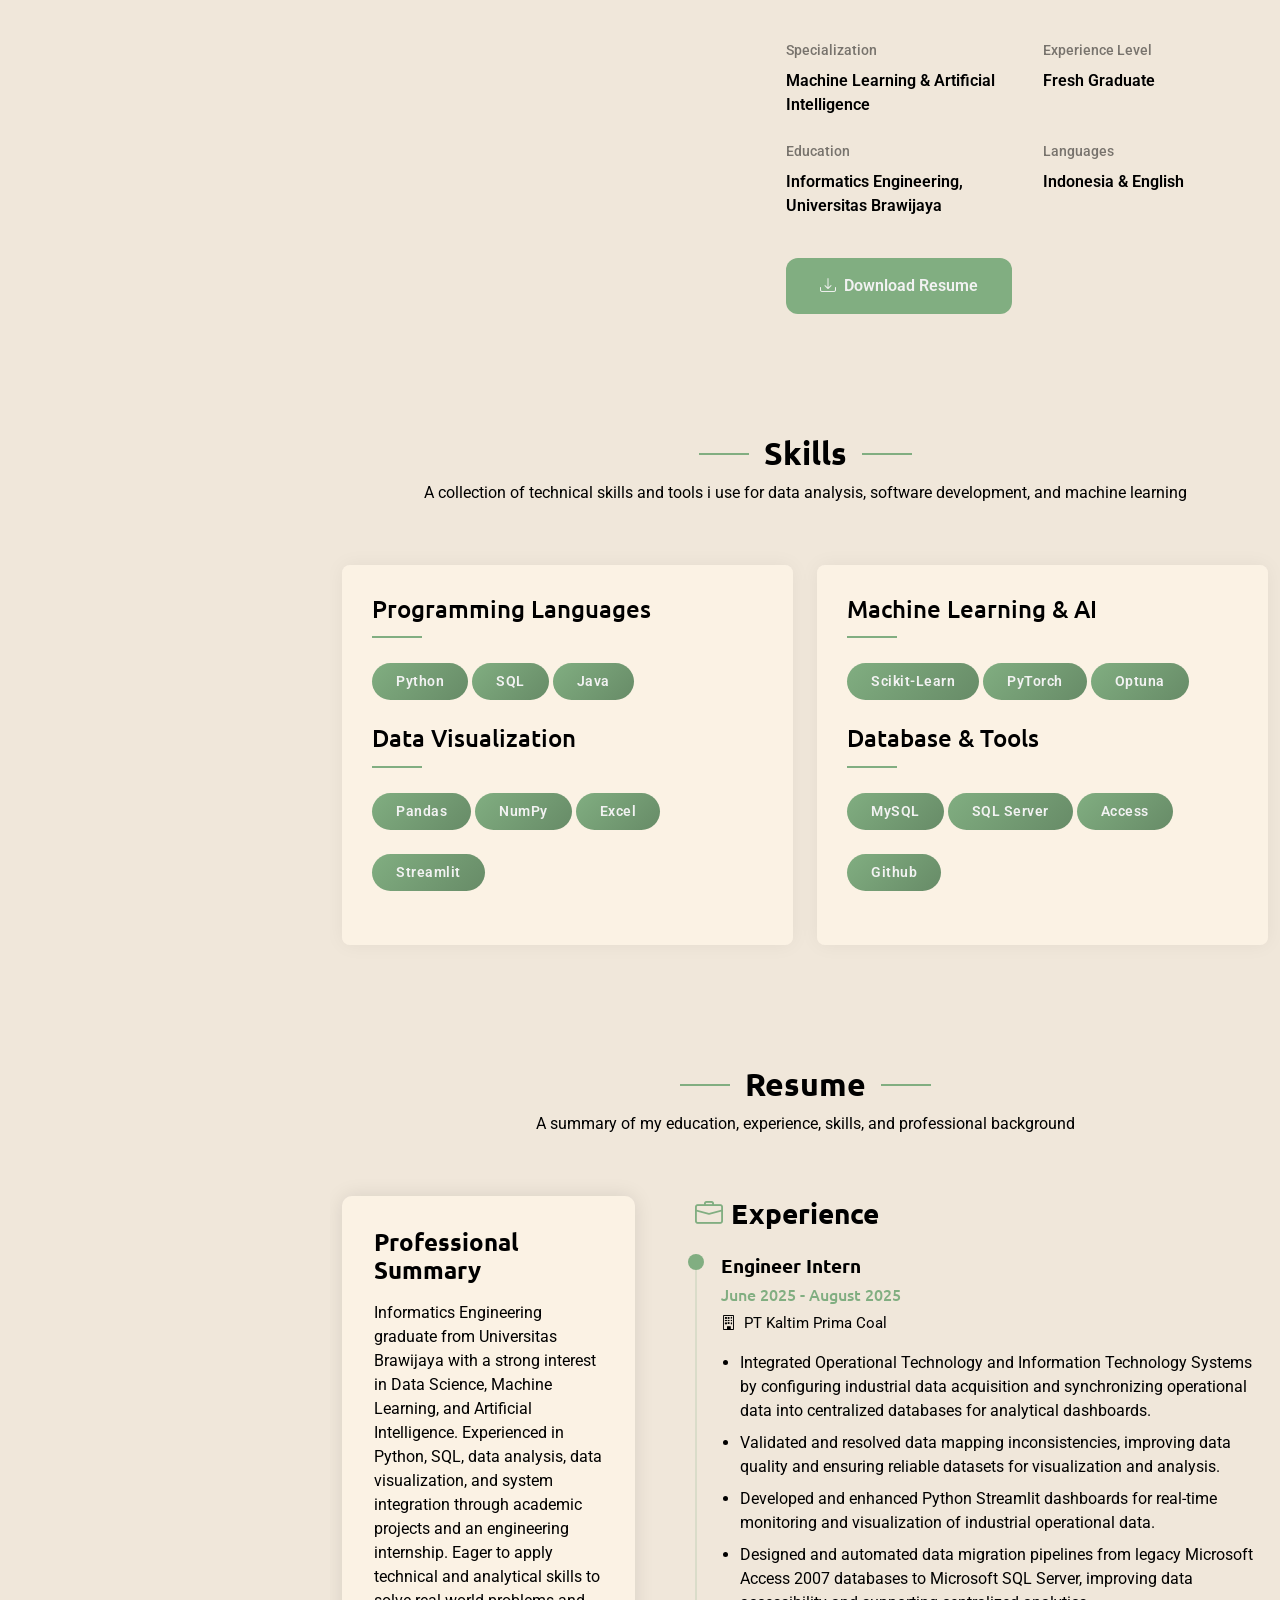
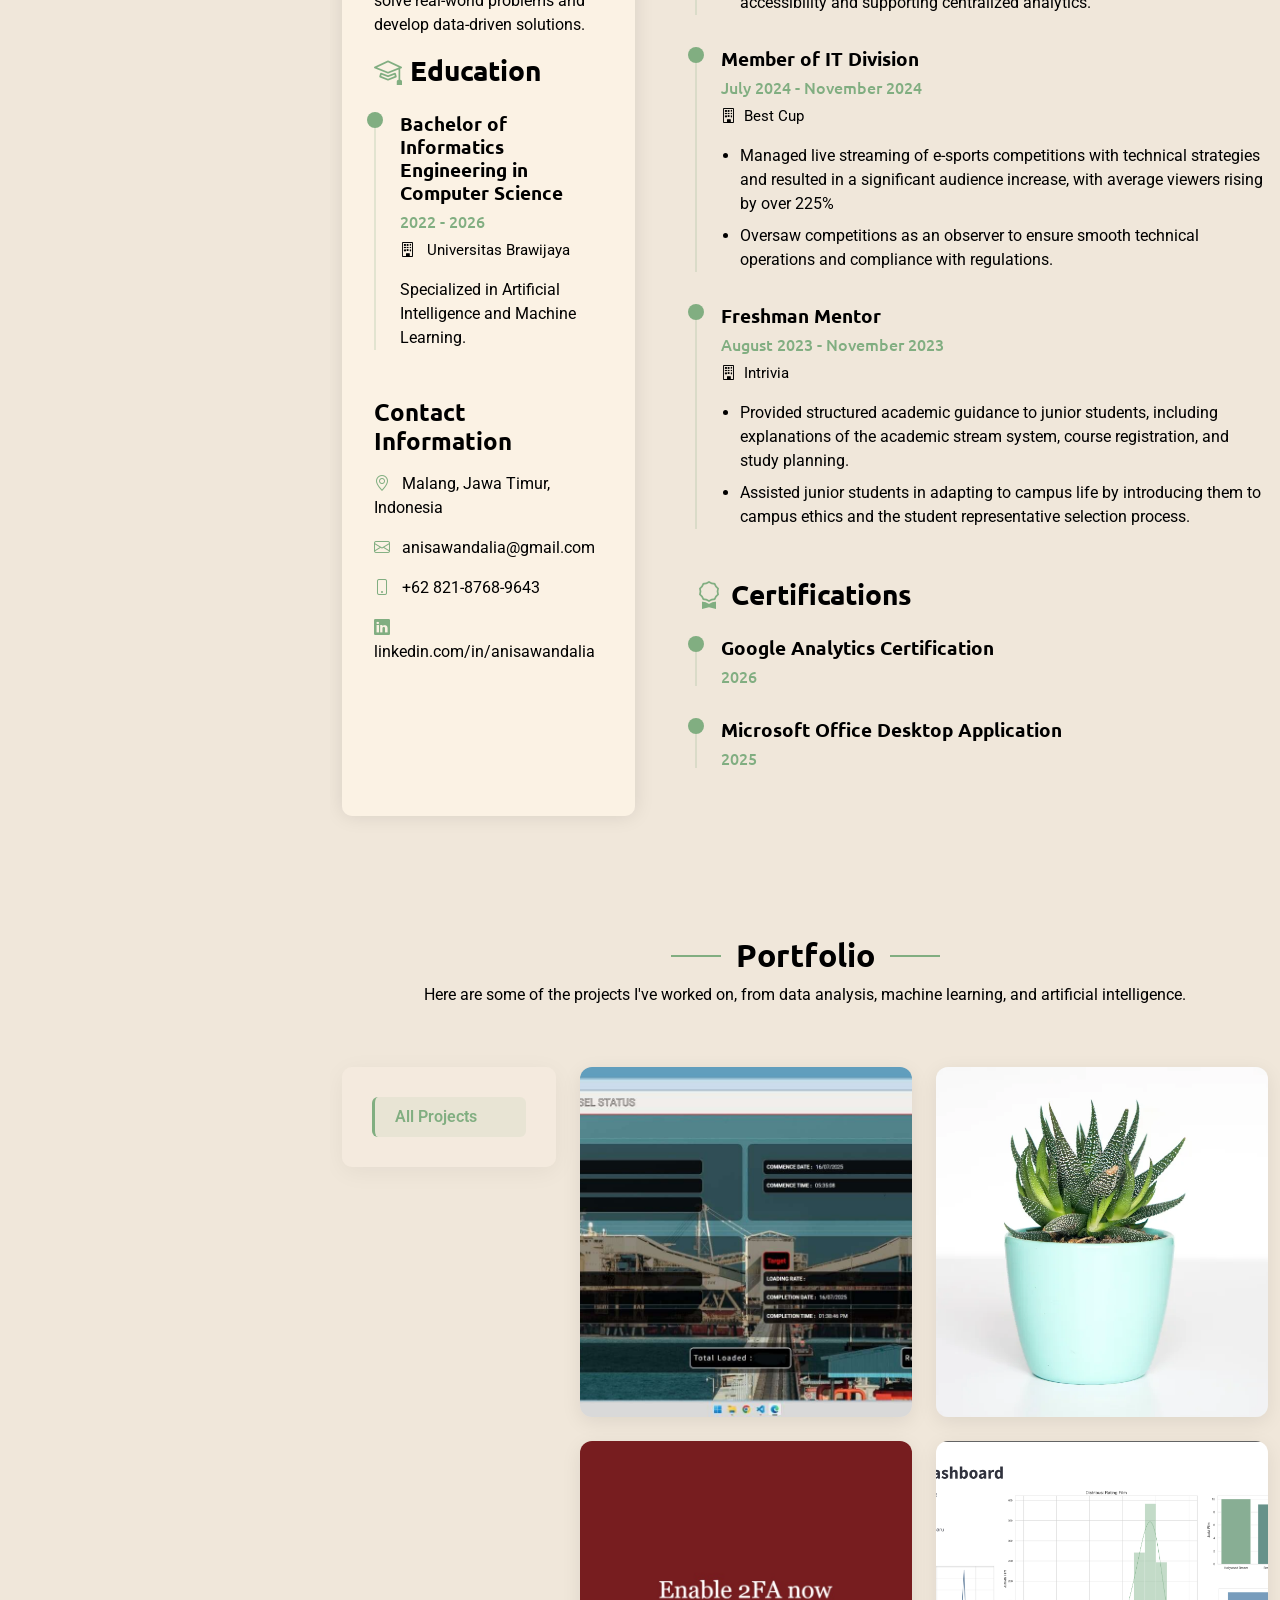
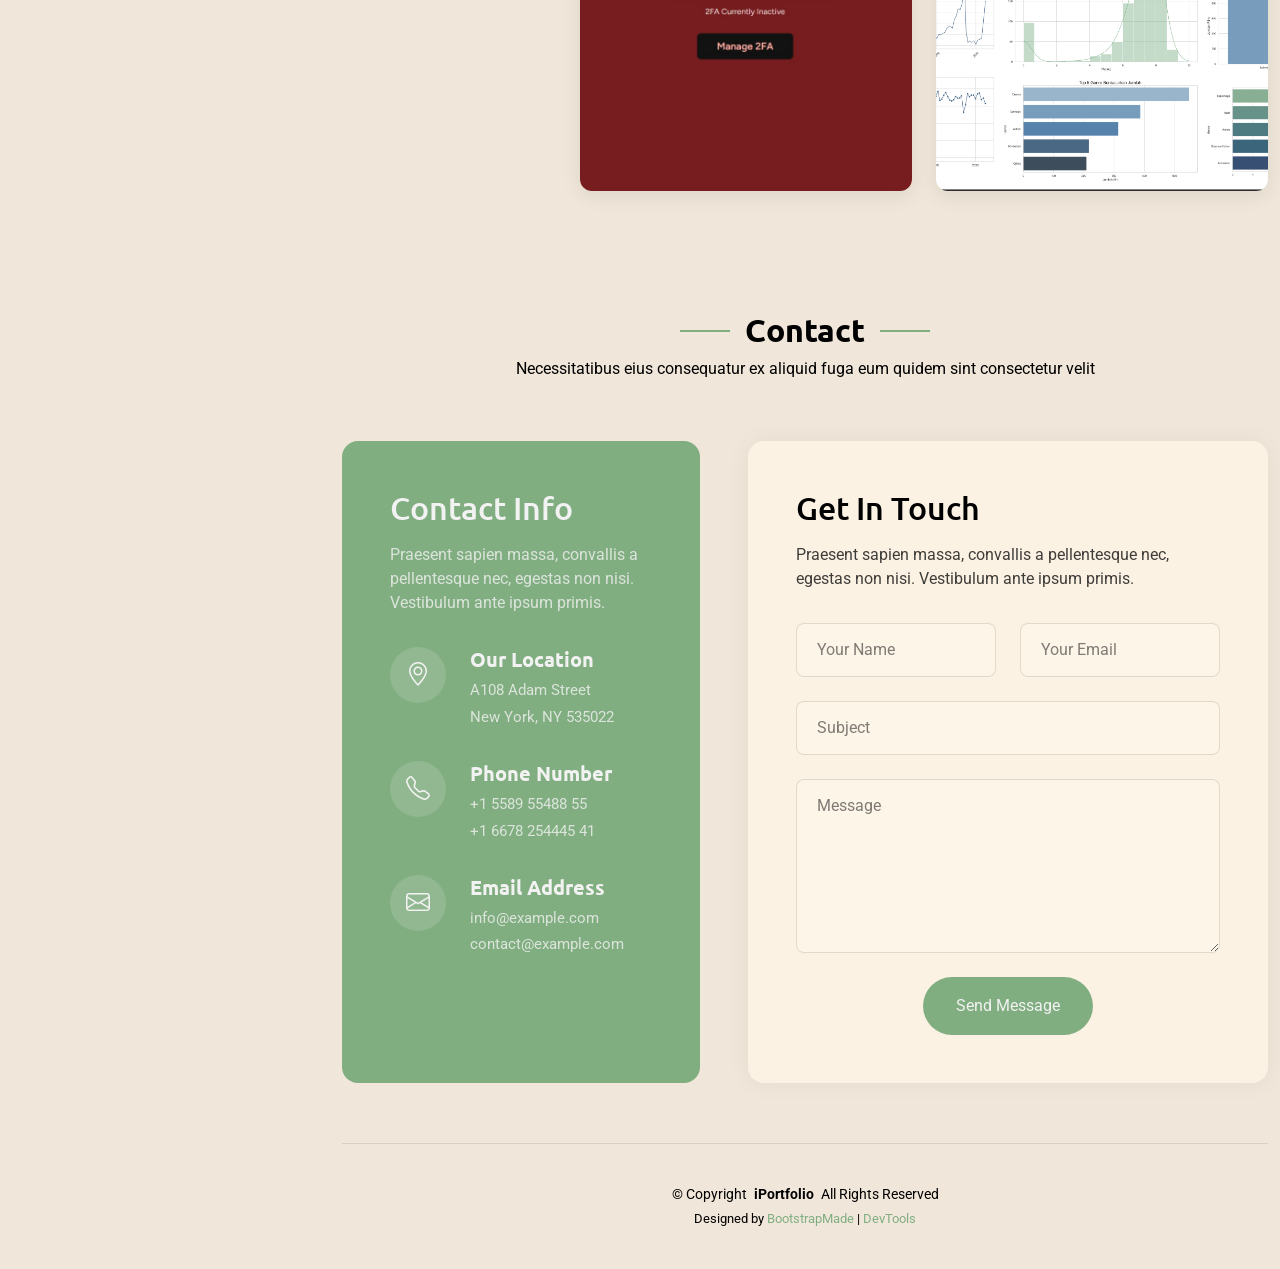
==== commit 8351d17c: "adding parts of portofolio" ====
--- a/index.html
+++ b/index.html
@@ -71,6 +71,8 @@
       <div class="background-elements">
         <div class="bg-circle circle-1"></div>
         <div class="bg-circle circle-2"></div>
+        <div class="bg-circle circle-3"></div>
+        <div class="bg-circle circle-4"></div>
       </div>
 
       <div class="hero-content">
@@ -536,7 +538,7 @@
       <!-- Section Title -->
       <div class="container section-title" data-aos="fade-up">
         <h2>Portfolio</h2>
-        <p>Magnam dolores commodi suscipit. Necessitatibus eius consequatur ex aliquid fuga eum quidem. Sit sint consectetur velit. Quisquam quos quisquam cupiditate. Et nemo qui impedit suscipit alias ea. Quia fugiat sit in iste officiis commodi quidem hic quas.</p>
+        <p>Here are some of the projects I've worked on, from data analysis, machine learning, and artificial intelligence.</p>
       </div><!-- End Section Title -->
 
       <div class="container" data-aos="fade-up" data-aos-delay="100">
@@ -548,10 +550,10 @@
               <div class="filters-wrapper" data-aos="fade-right" data-aos-delay="150">
                 <ul class="portfolio-filters isotope-filters">
                   <li data-filter="*" class="filter-active">All Projects</li>
-                  <li data-filter=".filter-photography">Photography</li>
+                  <!-- <li data-filter=".filter-photography">Photography</li>
                   <li data-filter=".filter-design">Design</li>
                   <li data-filter=".filter-automotive">Automotive</li>
-                  <li data-filter=".filter-nature">Nature</li>
+                  <li data-filter=".filter-nature">Nature</li> -->
                 </ul>
               </div>
             </div>
@@ -561,14 +563,14 @@
 
                 <div class="col-lg-6 col-md-6 portfolio-item isotope-item filter-photography">
                   <div class="portfolio-wrap">
-                    <img src="assets/img/portfolio/portfolio-portrait-1.webp" class="img-fluid" alt="Portfolio Image" loading="lazy">
+                    <img src="assets/img/portfolio/KPC2.jpg" class="img-fluid" alt="Portfolio Image" loading="lazy">
                     <div class="portfolio-info">
                       <div class="content">
-                        <span class="category">Photography</span>
-                        <h4>Capturing Moments</h4>
+                        <span class="category">Internship</span>
+                        <h4>Internal Web Dashboard</h4>
                         <div class="portfolio-links">
-                          <a href="assets/img/portfolio/portfolio-portrait-1.webp" class="glightbox" title="Capturing Moments"><i class="bi bi-plus-lg"></i></a>
-                          <a href="portfolio-details.html" title="More Details"><i class="bi bi-arrow-right"></i></a>
+                          <a href="assets/img/portfolio/KPC2.jpg" class="glightbox" title="Capturing Moments"><i class="bi bi-plus-lg"></i></a>
+                          <a href="portfolio1-details.html" title="More Details"><i class="bi bi-arrow-right"></i></a>
                         </div>
                       </div>
                     </div>
@@ -584,7 +586,7 @@
                         <h4>Woodcraft Design</h4>
                         <div class="portfolio-links">
                           <a href="assets/img/portfolio/portfolio-2.webp" class="glightbox" title="Woodcraft Design"><i class="bi bi-plus-lg"></i></a>
-                          <a href="portfolio-details.html" title="More Details"><i class="bi bi-arrow-right"></i></a>
+                          <a href="portfolio2-details.html" title="More Details"><i class="bi bi-arrow-right"></i></a>
                         </div>
                       </div>
                     </div>
@@ -593,14 +595,14 @@
 
                 <div class="col-lg-6 col-md-6 portfolio-item isotope-item filter-automotive">
                   <div class="portfolio-wrap">
-                    <img src="assets/img/portfolio/portfolio-portrait-2.webp" class="img-fluid" alt="Portfolio Image" loading="lazy">
+                    <img src="assets/img/portfolio/FF1.jpeg" class="img-fluid" alt="Portfolio Image" loading="lazy">
                     <div class="portfolio-info">
                       <div class="content">
-                        <span class="category">Automotive</span>
-                        <h4>Classic Beauty</h4>
+                        <span class="category">College Project</span>
+                        <h4>Two-Factor Authentication</h4>
                         <div class="portfolio-links">
-                          <a href="assets/img/portfolio/portfolio-portrait-2.webp" class="glightbox" title="Classic Beauty"><i class="bi bi-plus-lg"></i></a>
-                          <a href="portfolio-details.html" title="More Details"><i class="bi bi-arrow-right"></i></a>
+                          <a href="assets/img/portfolio/FF1.jpeg" class="glightbox" title="Classic Beauty"><i class="bi bi-plus-lg"></i></a>
+                          <a href="portfolio3-details.html" title="More Details"><i class="bi bi-arrow-right"></i></a>
                         </div>
                       </div>
                     </div>
@@ -609,21 +611,21 @@
 
                 <div class="col-lg-6 col-md-6 portfolio-item isotope-item filter-nature">
                   <div class="portfolio-wrap">
-                    <img src="assets/img/portfolio/portfolio-portrait-4.webp" class="img-fluid" alt="Portfolio Image" loading="lazy">
+                    <img src="assets/img/portfolio/Movie1.png" class="img-fluid" alt="Portfolio Image" loading="lazy">
                     <div class="portfolio-info">
                       <div class="content">
-                        <span class="category">Nature</span>
-                        <h4>Natural Growth</h4>
+                        <span class="category">College Project</span>
+                        <h4>Movie Analytics</h4>
                         <div class="portfolio-links">
-                          <a href="assets/img/portfolio/portfolio-portrait-4.webp" class="glightbox" title="Natural Growth"><i class="bi bi-plus-lg"></i></a>
-                          <a href="portfolio-details.html" title="More Details"><i class="bi bi-arrow-right"></i></a>
+                          <a href="assets/img/portfolio/Movie1.png" class="glightbox" title="Natural Growth"><i class="bi bi-plus-lg"></i></a>
+                          <a href="portfolio4-details.html" title="More Details"><i class="bi bi-arrow-right"></i></a>
                         </div>
                       </div>
                     </div>
                   </div>
                 </div><!-- End Portfolio Item -->
 
-                <div class="col-lg-6 col-md-6 portfolio-item isotope-item filter-photography">
+                <!-- <div class="col-lg-6 col-md-6 portfolio-item isotope-item filter-photography">
                   <div class="portfolio-wrap">
                     <img src="assets/img/portfolio/portfolio-5.webp" class="img-fluid" alt="Portfolio Image" loading="lazy">
                     <div class="portfolio-info">
@@ -637,9 +639,9 @@
                       </div>
                     </div>
                   </div>
-                </div><!-- End Portfolio Item -->
-
-                <div class="col-lg-6 col-md-6 portfolio-item isotope-item filter-design">
+                </div>End Portfolio Item -->
+
+                <!-- <div class="col-lg-6 col-md-6 portfolio-item isotope-item filter-design">
                   <div class="portfolio-wrap">
                     <img src="assets/img/portfolio/portfolio-6.webp" class="img-fluid" alt="Portfolio Image" loading="lazy">
                     <div class="portfolio-info">
@@ -653,7 +655,7 @@
                       </div>
                     </div>
                   </div>
-                </div><!-- End Portfolio Item -->
+                </div>End Portfolio Item -->
 
               </div><!-- End Portfolio Container -->
             </div>
--- a/assets/css/main.css
+++ b/assets/css/main.css
@@ -19,13 +19,14 @@
 
 /* Global Colors - The following color variables are used throughout the website. Updating them here will change the color scheme of the entire website */
 :root { 
-  --background-color: #1f1f1f; /* Background color for the entire website, including individual sections */
-  --default-color: #ffffff; /* Default color used for the majority of the text content across the entire website */
-  --heading-color: #ffffff; /* Color for headings, subheadings and title throughout the website */
-  --accent-color: #ececec; /* Accent color that represents your brand on the website. It's used for buttons, links, and other elements that need to stand out */
-  --surface-color: #232323; /* The surface color is used as a background of boxed elements within sections, such as cards, icon boxes, or other elements that require a visual separation from the global background. */
-  --contrast-color: #310606; /* Contrast color for text, ensuring readability against backgrounds of accent, heading, or default colors. */
-}
+  --background-color: #f0e7da;
+  --stripe-color: #eeeeee; /* Background color for the entire website, including individual sections */
+  --default-color: #000000; /* Default color used for the majority of the text content across the entire website */
+  --heading-color: #000000; /* Color for headings, subheadings and title throughout the website */
+  --accent-color: #81ae81; /* Accent color that represents your brand on the website. It's used for buttons, links, and other elements that need to stand out */
+  --surface-color: #fef5e8cc; /* The surface color is used as a background of boxed elements within sections, such as cards, icon boxes, or other elements that require a visual separation from the global background. */
+  --contrast-color: #f2f2f2; /* Contrast color for text, ensuring readability against backgrounds of accent, heading, or default colors. */
+} 
 
 /* Nav Menu Colors - The following color variables are used specifically for the navigation menu. They are separate from the global colors to allow for more customization options */
 :root {
@@ -41,14 +42,14 @@
 
 .light-background {
   --background-color: #2c2c2c;
-  --surface-color: #323232;
+  --surface-color: #fef5e8cc;
 }
 
 .dark-background {
   --background-color: #040b14;
   --default-color: #ffffff;
-  --heading-color: #ffffff;
-  --surface-color: #151f2b;
+  --heading-color: #000000;
+  --surface-color: #fef5e8cc;
   --contrast-color: #ffffff;
 }
 
@@ -143,7 +144,7 @@
 # Global Header
 --------------------------------------------------------------*/
 .header {
-  --background-color: #1b1b1b;
+  --background-color: #81ae81;
   --contrast-color: #444444;
   color: var(--default-color);
   position: fixed;
@@ -185,7 +186,7 @@
 
 .header .social-links a:hover {
   color: var(--contrast-color);
-  background: var(--accent-color);
+  background: var(--surface-color);
 }
 
 @media (min-width: 1200px) {
@@ -299,7 +300,7 @@
 .navmenu a:hover .navicon,
 .navmenu .active .navicon,
 .navmenu .active:focus .navicon {
-  color: var(--accent-color);
+  color: var(--surface-color);
 }
 
 .navmenu .active .toggle-dropdown,
@@ -560,7 +561,7 @@
 .hero .background-elements .bg-circle {
   position: absolute;
   border-radius: 50%;
-  background: linear-gradient(45deg, color-mix(in srgb, var(--accent-color), transparent 90%), color-mix(in srgb, var(--accent-color), transparent 95%));
+  background: linear-gradient(65deg, color-mix(in srgb, var(--accent-color), transparent 60%), color-mix(in srgb, var(--accent-color), transparent 95%));
   animation: float 6s ease-in-out infinite;
 }
 
@@ -578,6 +579,14 @@
   bottom: 20%;
   left: 5%;
   animation-delay: 2s;
+}
+
+.hero .background-elements .bg-circle.circle-3 {
+  width: 140px;
+  height: 140px;
+  bottom: 0%;
+  left: 88%;
+  animation-delay: 4s;
 }
 
 .hero .hero-content {
@@ -840,7 +849,7 @@
 # About Section
 --------------------------------------------------------------*/
 .about .profile-card {
-  background: linear-gradient(135deg, var(--surface-color) 0%, color-mix(in srgb, var(--surface-color), var(--accent-color) 5%) 100%);
+  background: linear-gradient(0deg, var(--surface-color) 0%, color-mix(in srgb, var(--surface-color), var(--accent-color) 5%) 100%);
   border-radius: 2rem;
   padding: 2.5rem;
   text-align: center;
@@ -2554,7 +2563,12 @@
   }
 }
 
-/*--------------------------------------------------------------
+.main .page-title h1,
+.main .page-title .current{
+  color: var(--heading-color);
+}
+
+/* --------------------------------------------------------------
 # Starter Section Section
 --------------------------------------------------------------*/
 /* .starter-section {
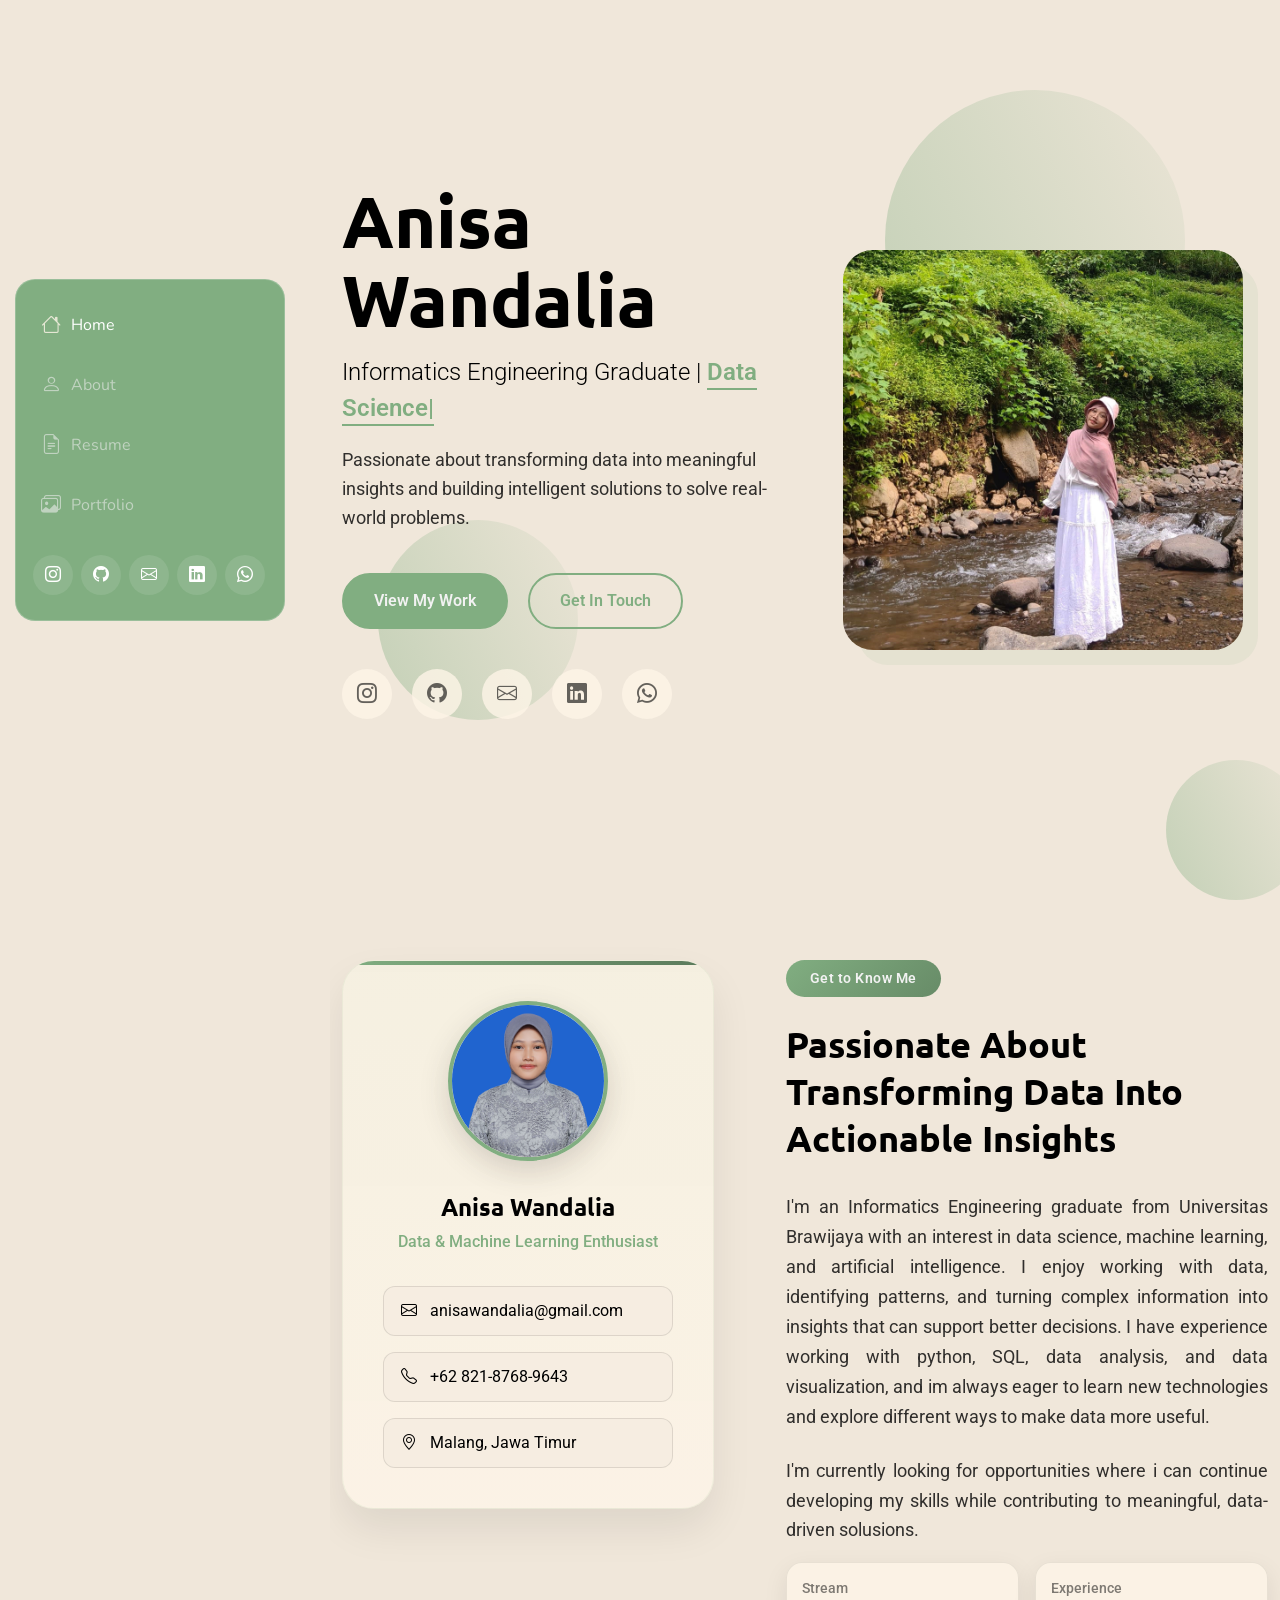
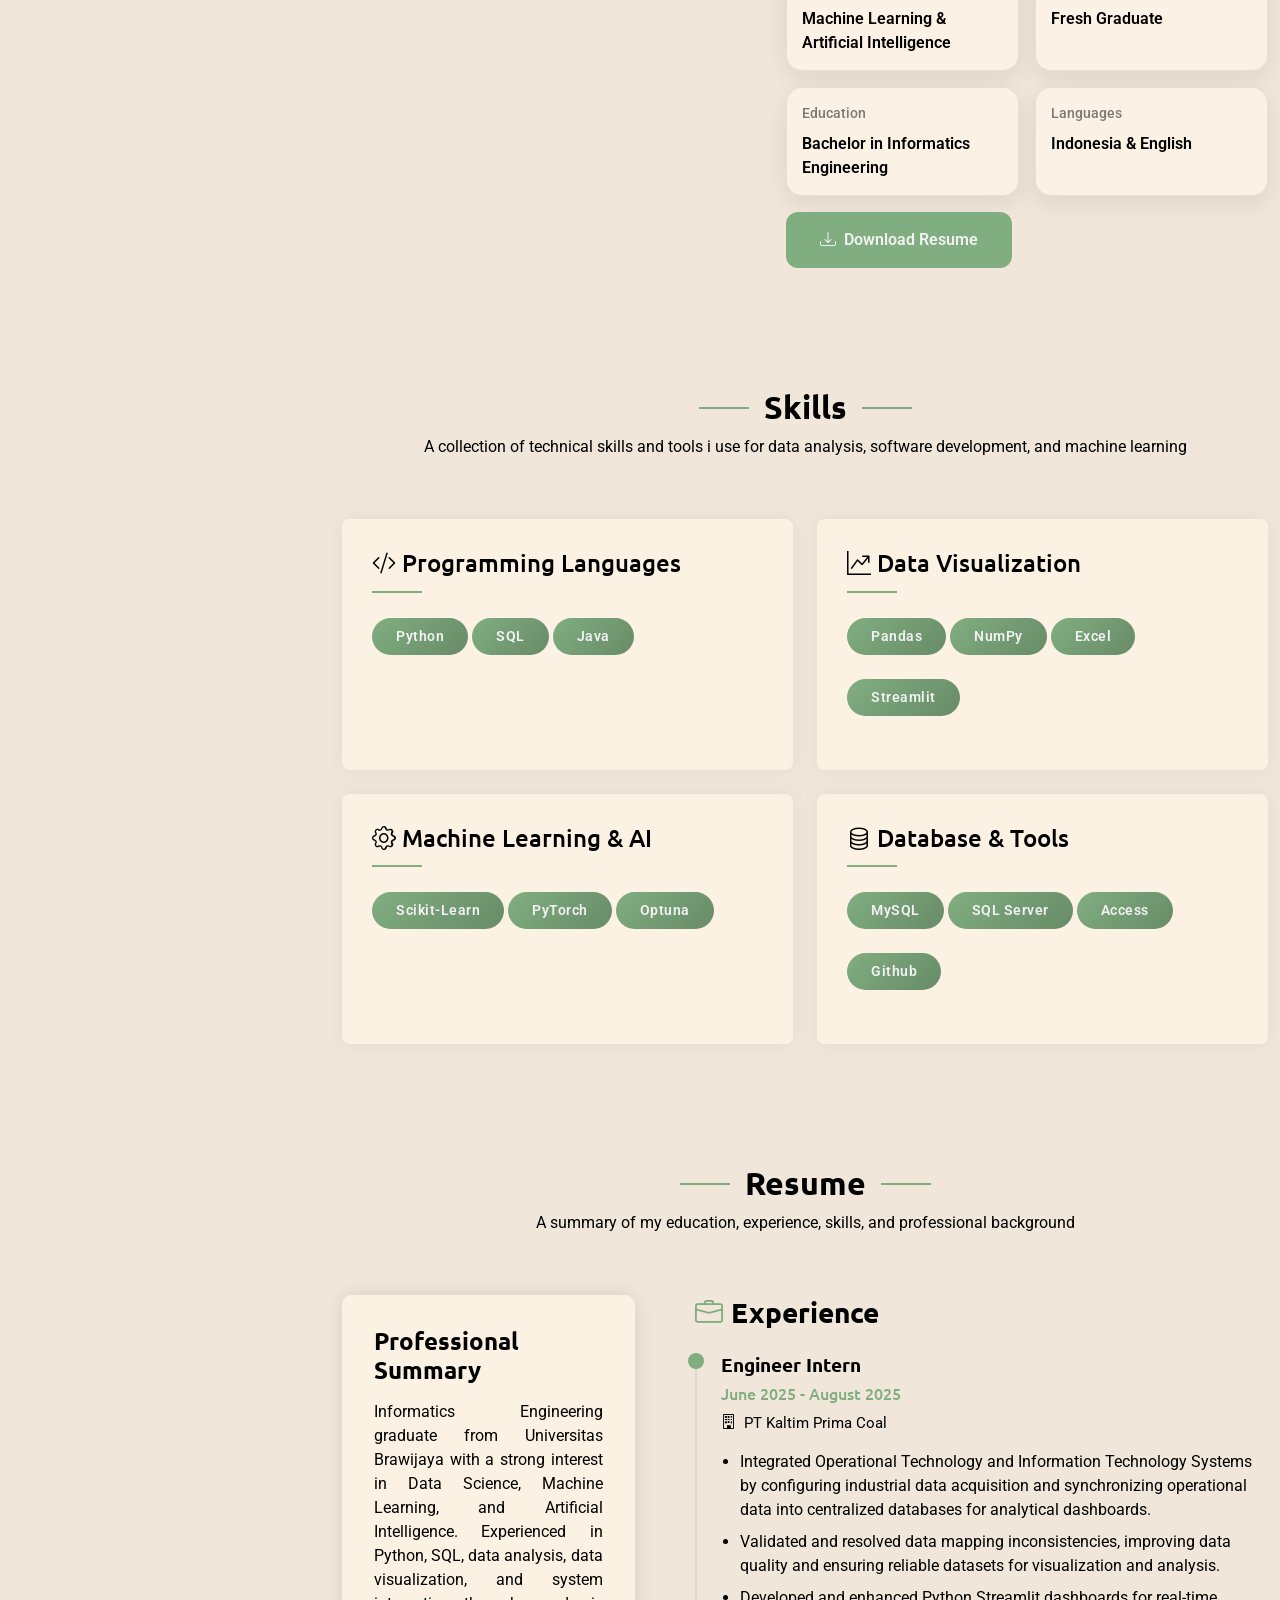
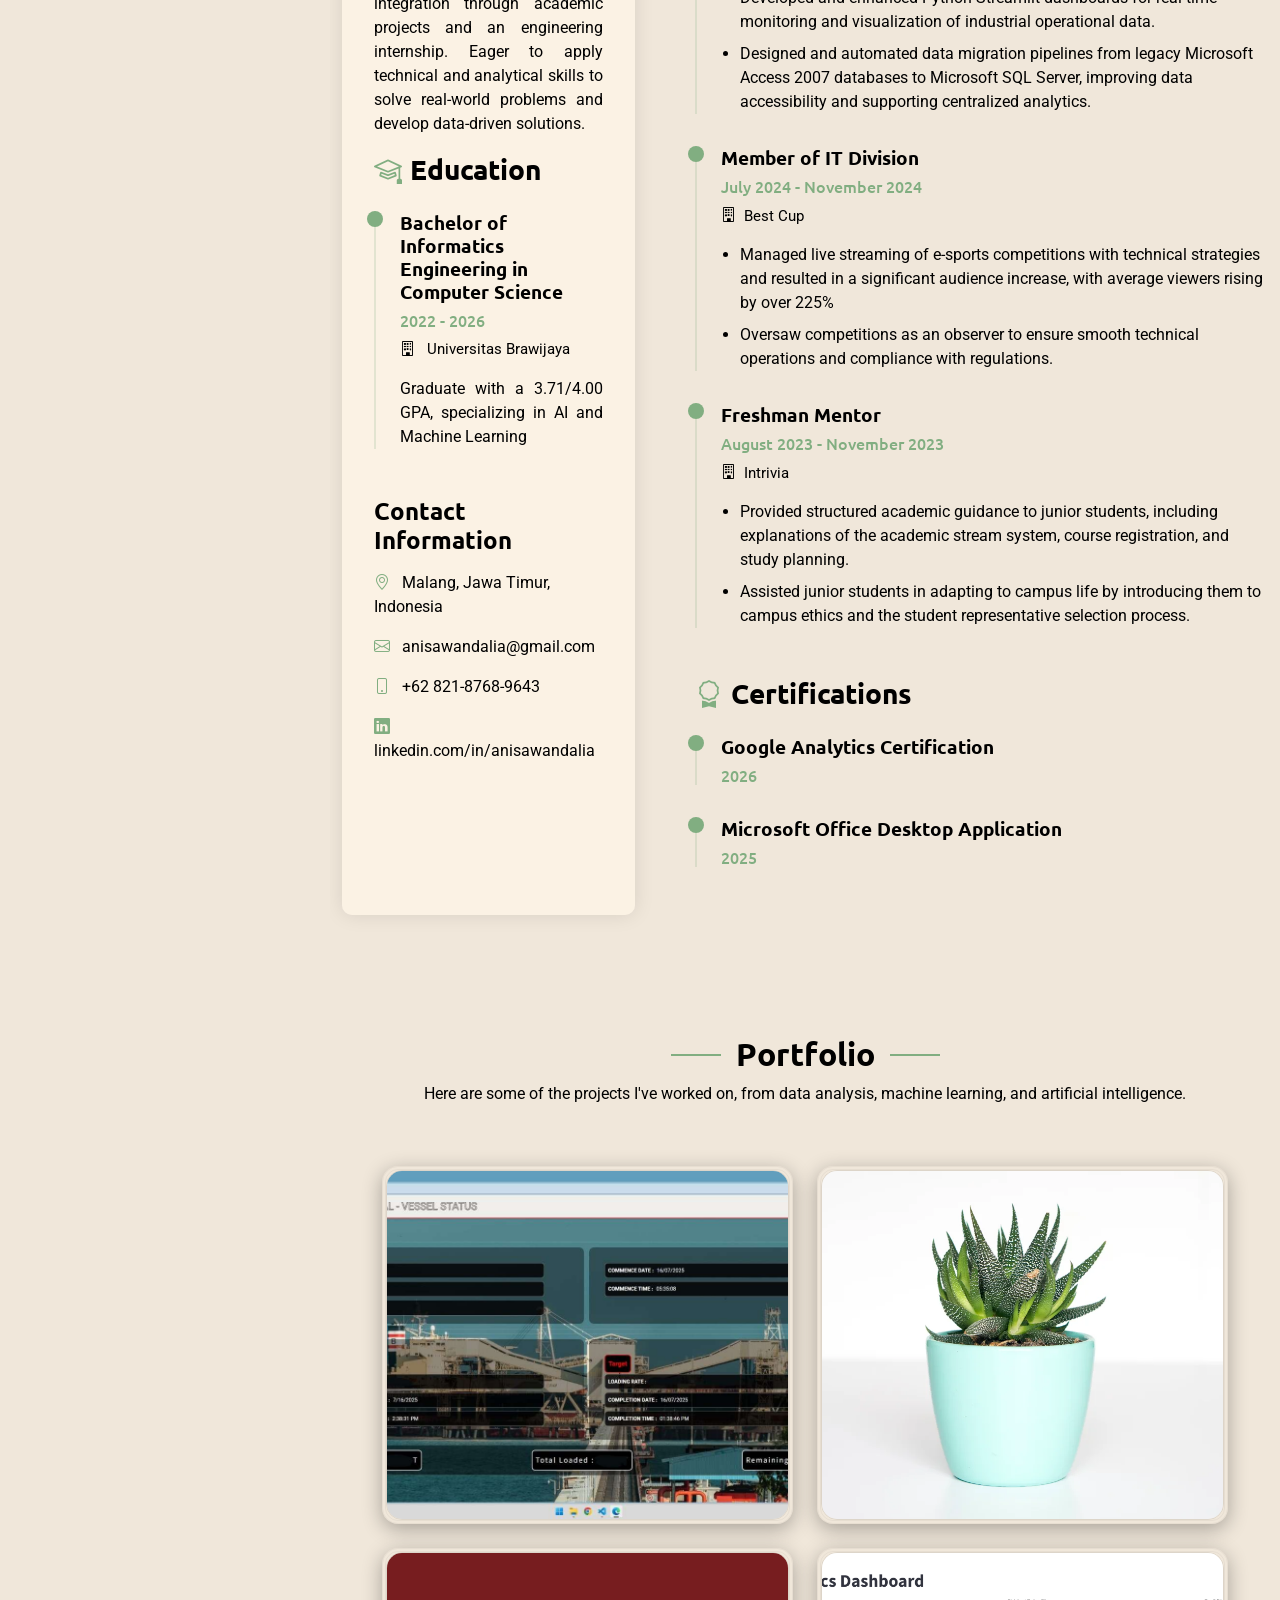
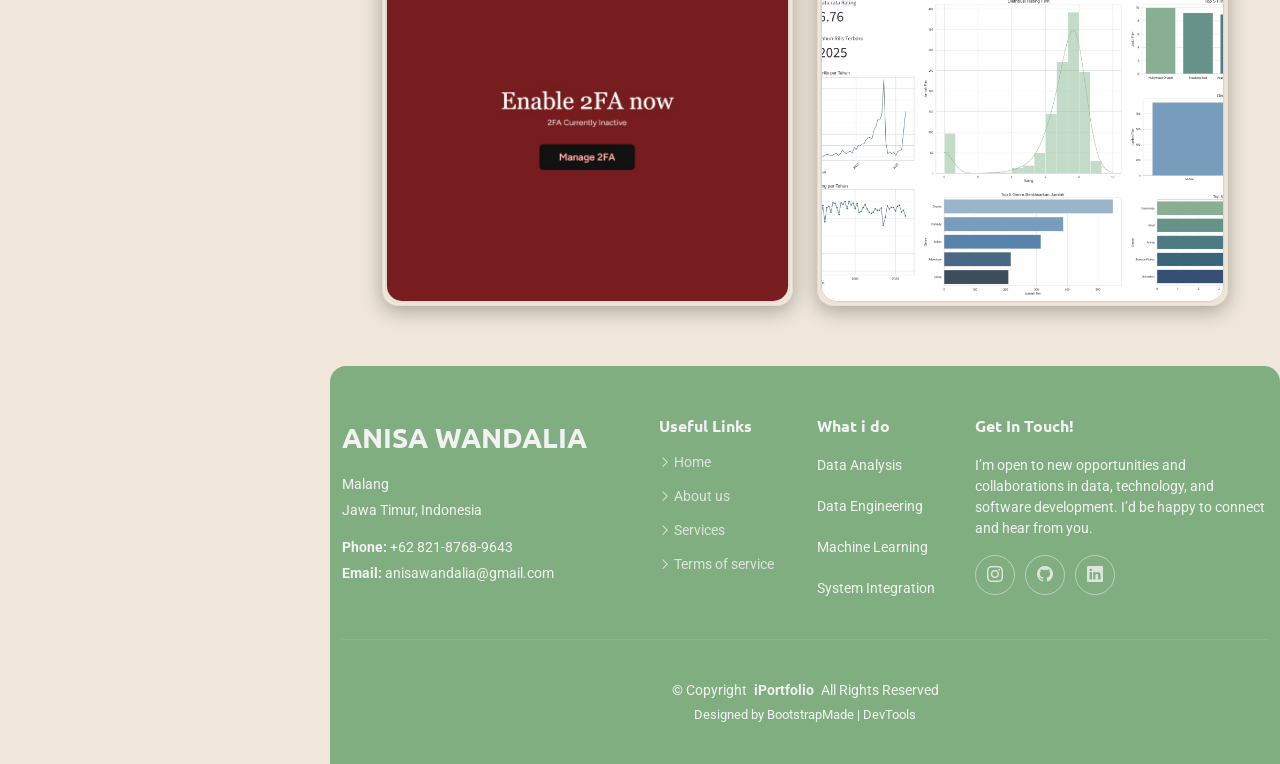
==== commit 0c96b2da: "adding more parts of portofolio and footer" ====
--- a/index.html
+++ b/index.html
@@ -121,7 +121,7 @@
 
       <div class="container" data-aos="fade-up" data-aos-delay="100">
 
-        <div class="row">
+        <div class="row justify-content-center">
           <div class="col-lg-5" data-aos="zoom-in" data-aos-delay="200">
             <div class="profile-card">
               <div class="profile-header">
@@ -162,9 +162,7 @@
               </div>
 
               <div class="description">
-                <p>I'm an Informatics Engineering graduate from Universitas Brawijaya with an interest in data science, machine learning, and artificial intelligence. I enjoy working with data, identifying patterns, and turning complex information into insights that can support better decisions.</p>
-
-                <p>I have experience working with python, SQL, data analysis, and data visualization, and im always eager to learn new technologies and explore different ways to make data more useful.</p>
+                <p>I'm an Informatics Engineering graduate from Universitas Brawijaya with an interest in data science, machine learning, and artificial intelligence. I enjoy working with data, identifying patterns, and turning complex information into insights that can support better decisions. I have experience working with python, SQL, data analysis, and data visualization, and im always eager to learn new technologies and explore different ways to make data more useful.</p>
               
                 <p>I'm currently looking for opportunities where i can continue developing my skills while contributing to meaningful, data-driven solusions.</p>
               </div>
@@ -183,22 +181,22 @@
                   <div class="stat-label">Client Satisfaction</div>
                 </div>
               </div> -->
-
+              
               <div class="details-grid">
                 <div class="detail-row">
                   <div class="detail-item">
-                    <span class="detail-label">Specialization</span>
+                    <span class="detail-label">Stream</span>
                     <span class="detail-value">Machine Learning &amp; Artificial Intelligence</span>
                   </div>
                   <div class="detail-item">
-                    <span class="detail-label">Experience Level</span>
+                    <span class="detail-label">Experience</span>
                     <span class="detail-value">Fresh Graduate</span>
                   </div>
                 </div>
                 <div class="detail-row">
                   <div class="detail-item">
                     <span class="detail-label">Education</span>
-                    <span class="detail-value">Informatics Engineering, Universitas Brawijaya</span>
+                    <span class="detail-value">Bachelor in Informatics Engineering</span>
                   </div>
                   <div class="detail-item">
                     <span class="detail-label">Languages</span>
@@ -283,101 +281,112 @@
 
       <div class="container" data-aos="fade-up" data-aos-delay="100">
 
-        <div class="row">
+        <div class="row gy-4">
           <div class="col-lg-6">
             <div class="skills-category" data-aos="fade-up" data-aos-delay="200">
-              <h3>Programming Languages</h3>
+              <h3><i class="bi bi-code-slash"></i> Programming Languages</h3>
               <span class="badge-text">Python</span>
               <span class="badge-text">SQL</span>
               <span class="badge-text">Java</span>
-              <h3>Data Visualization</h3>
+              
+              <!-- <div class="skills-animation">
+                <div class="skill-item">
+                  <div class="d-flex justify-content-between align-items-center">
+                    <h4>HTML/CSS</h4>
+                    <span class="skill-percentage">95%</span>
+                  </div>
+                  <div class="progress">
+                    <div class="progress-bar" role="progressbar" aria-valuenow="95" aria-valuemin="0" aria-valuemax="100"></div>
+                  </div>
+                  <div class="skill-tooltip">Expert level knowledge of semantic HTML5 and modern CSS3 techniques</div>
+                </div>
+
+                <div class="skill-item">
+                  <div class="d-flex justify-content-between align-items-center">
+                    <h4>JavaScript</h4>
+                    <span class="skill-percentage">85%</span>
+                  </div>
+                  <div class="progress">
+                    <div class="progress-bar" role="progressbar" aria-valuenow="85" aria-valuemin="0" aria-valuemax="100"></div>
+                  </div>
+                  <div class="skill-tooltip">Strong proficiency in ES6+, DOM manipulation, and modern frameworks</div>
+                </div>
+
+                <div class="skill-item">
+                  <div class="d-flex justify-content-between align-items-center">
+                    <h4>React</h4>
+                    <span class="skill-percentage">80%</span>
+                  </div>
+                  <div class="progress">
+                    <div class="progress-bar" role="progressbar" aria-valuenow="80" aria-valuemin="0" aria-valuemax="100"></div>
+                  </div>
+                  <div class="skill-tooltip">Experience with React hooks, state management, and component architecture</div>
+                </div>
+              </div> -->
+            </div>
+          </div>
+          <div class="col-lg-6">
+            <div class="skills-category" data-aos="fade-up" data-aos-delay="200">
+              <h3><i class="bi bi-graph-up-arrow"></i> Data Visualization</h3>
               <span class="badge-text">Pandas</span>
               <span class="badge-text">NumPy</span>
               <span class="badge-text">Excel</span>
               <span class="badge-text">Streamlit</span>
-              <!-- <div class="skills-animation">
-                <div class="skill-item">
-                  <div class="d-flex justify-content-between align-items-center">
-                    <h4>HTML/CSS</h4>
-                    <span class="skill-percentage">95%</span>
-                  </div>
-                  <div class="progress">
-                    <div class="progress-bar" role="progressbar" aria-valuenow="95" aria-valuemin="0" aria-valuemax="100"></div>
-                  </div>
-                  <div class="skill-tooltip">Expert level knowledge of semantic HTML5 and modern CSS3 techniques</div>
-                </div>
-
-                <div class="skill-item">
-                  <div class="d-flex justify-content-between align-items-center">
-                    <h4>JavaScript</h4>
-                    <span class="skill-percentage">85%</span>
-                  </div>
-                  <div class="progress">
-                    <div class="progress-bar" role="progressbar" aria-valuenow="85" aria-valuemin="0" aria-valuemax="100"></div>
-                  </div>
-                  <div class="skill-tooltip">Strong proficiency in ES6+, DOM manipulation, and modern frameworks</div>
-                </div>
-
-                <div class="skill-item">
-                  <div class="d-flex justify-content-between align-items-center">
-                    <h4>React</h4>
-                    <span class="skill-percentage">80%</span>
-                  </div>
-                  <div class="progress">
-                    <div class="progress-bar" role="progressbar" aria-valuenow="80" aria-valuemin="0" aria-valuemax="100"></div>
-                  </div>
-                  <div class="skill-tooltip">Experience with React hooks, state management, and component architecture</div>
-                </div>
-              </div> -->
             </div>
           </div>
 
           <div class="col-lg-6">
             <div class="skills-category" data-aos="fade-up" data-aos-delay="300">
-              <h3>Machine Learning &amp; AI</h3>
+              <h3><i class="bi bi-gear"></i> Machine Learning &amp; AI</h3>
               <span class="badge-text">Scikit-Learn</span>
               <span class="badge-text">PyTorch</span>
               <span class="badge-text">Optuna</span>
-              <h3>Database &amp; Tools</h3>
+              
+              <!-- <div class="skills-animation">
+                <div class="skill-item">
+                  <div class="d-flex justify-content-between align-items-center">
+                    <h4>Node.js</h4>
+                    <span class="skill-percentage">75%</span>
+                  </div>
+                  <div class="progress">
+                    <div class="progress-bar" role="progressbar" aria-valuenow="75" aria-valuemin="0" aria-valuemax="100"></div>
+                  </div>
+                  <div class="skill-tooltip">Server-side JavaScript development with Express and REST APIs</div>
+                </div>
+
+                <div class="skill-item">
+                  <div class="d-flex justify-content-between align-items-center">
+                    <h4>Python</h4>
+                    <span class="skill-percentage">70%</span>
+                  </div>
+                  <div class="progress">
+                    <div class="progress-bar" role="progressbar" aria-valuenow="70" aria-valuemin="0" aria-valuemax="100"></div>
+                  </div>
+                  <div class="skill-tooltip">Python development with Django and data analysis tools</div>
+                </div>
+
+                <div class="skill-item">
+                  <div class="d-flex justify-content-between align-items-center">
+                    <h4>SQL</h4>
+                    <span class="skill-percentage">65%</span>
+                  </div>
+                  <div class="progress">
+                    <div class="progress-bar" role="progressbar" aria-valuenow="65" aria-valuemin="0" aria-valuemax="100"></div>
+                  </div>
+                  <div class="skill-tooltip">Database design, optimization, and complex queries</div>
+                </div>
+              </div> -->
+            </div><!-- End Backend Skills -->
+            
+          </div>
+          <div class="col-lg-6">
+            <div class="skills-category" data-aos="fade-up" data-aos-delay="200">
+              <h3><i class="bi bi-database"></i> Database &amp; Tools</h3>
               <span class="badge-text">MySQL</span>
               <span class="badge-text">SQL Server</span>
               <span class="badge-text">Access</span>
               <span class="badge-text">Github</span>
-              <!-- <div class="skills-animation">
-                <div class="skill-item">
-                  <div class="d-flex justify-content-between align-items-center">
-                    <h4>Node.js</h4>
-                    <span class="skill-percentage">75%</span>
-                  </div>
-                  <div class="progress">
-                    <div class="progress-bar" role="progressbar" aria-valuenow="75" aria-valuemin="0" aria-valuemax="100"></div>
-                  </div>
-                  <div class="skill-tooltip">Server-side JavaScript development with Express and REST APIs</div>
-                </div>
-
-                <div class="skill-item">
-                  <div class="d-flex justify-content-between align-items-center">
-                    <h4>Python</h4>
-                    <span class="skill-percentage">70%</span>
-                  </div>
-                  <div class="progress">
-                    <div class="progress-bar" role="progressbar" aria-valuenow="70" aria-valuemin="0" aria-valuemax="100"></div>
-                  </div>
-                  <div class="skill-tooltip">Python development with Django and data analysis tools</div>
-                </div>
-
-                <div class="skill-item">
-                  <div class="d-flex justify-content-between align-items-center">
-                    <h4>SQL</h4>
-                    <span class="skill-percentage">65%</span>
-                  </div>
-                  <div class="progress">
-                    <div class="progress-bar" role="progressbar" aria-valuenow="65" aria-valuemin="0" aria-valuemax="100"></div>
-                  </div>
-                  <div class="skill-tooltip">Database design, optimization, and complex queries</div>
-                </div>
-              </div> -->
-            </div><!-- End Backend Skills -->
+            </div>
           </div>
         </div>
 
@@ -416,7 +425,7 @@
                 <h4>Bachelor of Informatics Engineering in Computer Science</h4>
                 <h5>2022 - 2026</h5>
                 <p class="company"><i class="bi bi-building"></i> Universitas Brawijaya</p>
-                <p>Specialized in Artificial Intelligence and Machine Learning.</p>
+                <p>Graduate with a 3.71/4.00 GPA, specializing in AI and Machine Learning</p>
               </div>
             </div>
             <h3 class="mt-4">Contact Information</h3>
@@ -546,19 +555,7 @@
         <div class="isotope-layout" data-default-filter="*" data-layout="masonry" data-sort="original-order">
 
           <div class="row">
-            <div class="col-lg-3 filter-sidebar">
-              <div class="filters-wrapper" data-aos="fade-right" data-aos-delay="150">
-                <ul class="portfolio-filters isotope-filters">
-                  <li data-filter="*" class="filter-active">All Projects</li>
-                  <!-- <li data-filter=".filter-photography">Photography</li>
-                  <li data-filter=".filter-design">Design</li>
-                  <li data-filter=".filter-automotive">Automotive</li>
-                  <li data-filter=".filter-nature">Nature</li> -->
-                </ul>
-              </div>
-            </div>
-
-            <div class="col-lg-9">
+            <div class="col-lg-11 mx-auto">
               <div class="row gy-4 portfolio-container isotope-container" data-aos="fade-up" data-aos-delay="200">
 
                 <div class="col-lg-6 col-md-6 portfolio-item isotope-item filter-photography">
@@ -666,106 +663,55 @@
       </div>
 
     </section><!-- /Portfolio Section -->
-
-    <!-- Contact Section -->
-    <section id="contact" class="contact section">
-
-      <!-- Section Title -->
-      <div class="container section-title" data-aos="fade-up">
-        <h2>Contact</h2>
-        <p>Necessitatibus eius consequatur ex aliquid fuga eum quidem sint consectetur velit</p>
-      </div><!-- End Section Title -->
-
-      <div class="container">
-
-        <div class="row g-4 g-lg-5">
-          <div class="col-lg-5">
-            <div class="info-box">
-              <h3>Contact Info</h3>
-              <p>Praesent sapien massa, convallis a pellentesque nec, egestas non nisi. Vestibulum ante ipsum primis.</p>
-
-              <div class="info-item">
-                <div class="icon-box">
-                  <i class="bi bi-geo-alt"></i>
-                </div>
-                <div class="content">
-                  <h4>Our Location</h4>
-                  <p>A108 Adam Street</p>
-                  <p>New York, NY 535022</p>
-                </div>
-              </div>
-
-              <div class="info-item">
-                <div class="icon-box">
-                  <i class="bi bi-telephone"></i>
-                </div>
-                <div class="content">
-                  <h4>Phone Number</h4>
-                  <p>+1 5589 55488 55</p>
-                  <p>+1 6678 254445 41</p>
-                </div>
-              </div>
-
-              <div class="info-item">
-                <div class="icon-box">
-                  <i class="bi bi-envelope"></i>
-                </div>
-                <div class="content">
-                  <h4>Email Address</h4>
-                  <p>info@example.com</p>
-                  <p>contact@example.com</p>
-                </div>
-              </div>
-            </div>
-          </div>
-
-          <div class="col-lg-7">
-            <div class="contact-form">
-              <h3>Get In Touch</h3>
-              <p>Praesent sapien massa, convallis a pellentesque nec, egestas non nisi. Vestibulum ante ipsum primis.</p>
-
-              <form action="forms/contact.php" method="post" class="php-email-form">
-                <div class="row gy-4">
-
-                  <div class="col-md-6">
-                    <input type="text" name="name" class="form-control" placeholder="Your Name" required="">
-                  </div>
-
-                  <div class="col-md-6 ">
-                    <input type="email" class="form-control" name="email" placeholder="Your Email" required="">
-                  </div>
-
-                  <div class="col-12">
-                    <input type="text" class="form-control" name="subject" placeholder="Subject" required="">
-                  </div>
-
-                  <div class="col-12">
-                    <textarea class="form-control" name="message" rows="6" placeholder="Message" required=""></textarea>
-                  </div>
-
-                  <div class="col-12 text-center">
-                    <div class="loading">Loading</div>
-                    <div class="error-message"></div>
-                    <div class="sent-message">Your message has been sent. Thank you!</div>
-
-                    <button type="submit" class="btn">Send Message</button>
-                  </div>
-
-                </div>
-              </form>
-
-            </div>
-          </div>
-
-        </div>
-
-      </div>
-
-    </section><!-- /Contact Section -->
-
   </main>
 
   <footer id="footer" class="footer position-relative">
+    <div class="container footer-top">
+      <div class="row gy-4">
+        <div class="col-lg-4 col-md-6 footer-about">
+          <a href="index.html" class="d-flex align-items-center">
+            <span class="sitename">Anisa Wandalia</span>
+          </a>
+          <div class="footer-contact pt-3">
+            <p>Malang</p>
+            <p>Jawa Timur, Indonesia</p>
+            <p class="mt-3"><strong>Phone:</strong> <span>+62 821-8768-9643</span></p>
+            <p><strong>Email:</strong> <span>anisawandalia@gmail.com</span></p>
+          </div>
+        </div>
+
+        <div class="col-lg-2 col-md-3 footer-links">
+          <h4>Useful Links</h4>
+          <ul>
+            <li><i class="bi bi-chevron-right"></i> <a href="#">Home</a></li>
+            <li><i class="bi bi-chevron-right"></i> <a href="#">About us</a></li>
+            <li><i class="bi bi-chevron-right"></i> <a href="#">Services</a></li>
+            <li><i class="bi bi-chevron-right"></i> <a href="#">Terms of service</a></li>
+          </ul>
+        </div>
+
+        <div class="col-lg-2 col-md-3 footer-links">
+          <h4>What i do</h4>
+          <ul>
+            <li>Data Analysis</li>
+            <li>Data Engineering</li>
+            <li>Machine Learning</li>
+            <li>System Integration</li>
+          </ul>
+        </div>
+
+        <div class="col-lg-4 col-md-12">
+          <h4>Get In Touch!</h4>
+          <p>I’m open to new opportunities and collaborations in data, technology, and software development. I’d be happy to connect and hear from you.</p>
+          <div class="social-links d-flex">
+            <a href="https://www.instagram.com/awenut_"><i class="bi bi-instagram"></i></a>
+            <a href="https://github.com/AnisaWandalia"><i class="bi bi-github"></i></a>
+            <a href="https://linkedin.com/in/anisawandalia"><i class="bi bi-linkedin"></i></a>
+          </div>
+        </div>
+
+      </div>
+    </div>
 
     <div class="container">
       <div class="copyright text-center ">
--- a/assets/css/main.css
+++ b/assets/css/main.css
@@ -350,16 +350,96 @@
 # Global Footer
 --------------------------------------------------------------*/
 .footer {
-  color: var(--default-color);
-  background-color: var(--background-color);
+  color: var(--contrast-color);
+  background-color: var(--accent-color);
   font-size: 14px;
   padding: 0 0 40px 0;
   position: relative;
-}
-
+  border-radius: 16px 16px 0 0;
+  overflow: hidden;
+}
+.footer .footer-top {
+  padding-top: 50px;
+}
+
+.footer .social-links a {
+  display: flex;
+  align-items: center;
+  justify-content: center;
+  width: 40px;
+  height: 40px;
+  border-radius: 50%;
+  border: 1px solid color-mix(in srgb, var(--contrast-color), transparent 50%);
+  font-size: 16px;
+  color: color-mix(in srgb, var(--contrast-color), transparent 20%);
+  margin-right: 10px;
+  transition: 0.3s;
+}
+
+.footer .social-links a:hover {
+  color: var(--contrast-color);
+  border-color: var(--contrast-color);
+}
+
+.footer h4 {
+  font-size: 16px;
+  font-weight: bold;
+  position: relative;
+  padding-bottom: 12px;
+  color: var(--contrast-color);
+}
+
+.footer .footer-links {
+  margin-bottom: 30px;
+}
+
+.footer .footer-links ul {
+  list-style: none;
+  padding: 0;
+  margin: 0;
+}
+
+.footer .footer-links ul i {
+  margin-right: 3px;
+  font-size: 12px;
+  line-height: 0;
+  color: var(--contrast-color);
+}
+
+.footer .footer-links ul li {
+  padding: 10px 0;
+  display: flex;
+  align-items: center;
+}
+
+.footer .footer-links ul li:first-child {
+  padding-top: 0;
+}
+
+.footer .footer-links ul a {
+  display: inline-block;
+  color: color-mix(in srgb, var(--contrast-color), transparent 20%);
+  line-height: 1;
+}
+
+.footer .footer-links ul a:hover {
+  color: var(--contrast-color);
+}
+
+.footer .footer-about a {
+  color: var(--contrast-color);
+  font-size: 28px;
+  font-weight: 600;
+  text-transform: uppercase;
+  font-family: var(--heading-font);
+}
+
+.footer .footer-contact p {
+  margin-bottom: 5px;
+}
 .footer .copyright {
   padding-top: 40px;
-  border-top: 1px solid color-mix(in srgb, var(--default-color), transparent 90%);
+  border-top: 1px solid color-mix(in srgb, var(--contrast-color), transparent 90%);
 }
 
 .footer .copyright p {
@@ -370,8 +450,11 @@
   margin-top: 4px;
   font-size: 13px;
   text-align: center;
-}
-
+  
+}
+.footer .credits a{
+  color: var(--contrast-color);
+}
 /*--------------------------------------------------------------
 # Preloader
 --------------------------------------------------------------*/
@@ -968,7 +1051,9 @@
     padding-left: 0;
   }
 }
-
+.about .about-content p{
+  text-align: justify;
+}
 .about .about-content .section-header {
   margin-bottom: 2rem;
 }
@@ -999,7 +1084,7 @@
 }
 
 .about .about-content .description {
-  margin-bottom: 2.5rem;
+  margin-bottom: 1rem;
 }
 
 .about .about-content .description p {
@@ -1051,14 +1136,14 @@
 }
 
 .about .details-grid {
-  margin-bottom: 2.5rem;
+  margin-bottom: 1rem;
 }
 
 .about .details-grid .detail-row {
   display: grid;
   grid-template-columns: 1fr 1fr;
-  gap: 2rem;
-  margin-bottom: 1.5rem;
+  gap: 1rem;
+  margin-bottom: 1rem;
 }
 
 @media (max-width: 768px) {
@@ -1071,6 +1156,23 @@
 .about .details-grid .detail-row:last-child {
   margin-bottom: 0;
 }
+
+.about .details-grid .detail-item {
+  align-items: center;
+  padding: 15px;
+  background: var(--surface-color);
+  border-radius: 16px;
+  border: 1px solid color-mix(in srgb, var(--default-color), transparent 92%);
+  transition: all 0.3s ease;
+  box-shadow: 0 8px 24px rgba(0, 0, 0, 0.08);
+}
+
+.about .details-grid .detail-item:hover {
+  border-color: var(--accent-color);
+  transform: translateY(-3px);
+  box-shadow: 0 8px 24px rgba(0, 0, 0, 0.15);
+}
+
 
 .about .details-grid .detail-item .detail-label {
   display: block;
@@ -1404,7 +1506,9 @@
   box-shadow: 0 0 20px rgba(0, 0, 0, 0.1);
   height: 100%;
 }
-
+.resume .resume-side p {
+  text-align: justify;
+}
 .resume .resume-side .profile-img {
   text-align: center;
 }
@@ -1458,6 +1562,9 @@
 }
 
 .resume .resume-section {
+  text-align: justify;
+}
+.resume .resume-section {
   margin-bottom: 3rem;
 }
 
@@ -1477,6 +1584,7 @@
   border-left: 2px solid color-mix(in srgb, var(--accent-color), transparent 80%);
   margin-bottom: 2rem;
   position: relative;
+  text-align: left;
 }
 
 .resume .resume-section .resume-item:before {
@@ -1611,16 +1719,19 @@
   transition: 0.4s;
   position: relative;
   overflow: hidden;
-  border-radius: 12px;
-  box-shadow: 0 5px 20px rgba(0, 0, 0, 0.08);
+  border-radius: 16px;
+  box-shadow: 0 5px 20px rgba(0, 0, 0, 0.3);
   height: 100%;
-}
-
+  border: 4px double color-mix(in srgb, var(--default-color), transparent 96%);
+}
 .portfolio .portfolio-wrap img {
   transition: transform 0.6s cubic-bezier(0.215, 0.61, 0.355, 1);
   width: 100%;
   height: 350px;
   object-fit: cover;
+  border-radius: 16px;
+  border: 1px solid color-mix(in srgb, var(--default-color), transparent 92%);
+  transition: all 0.3s ease;
 }
 
 .portfolio .portfolio-wrap .portfolio-info {
@@ -1683,6 +1794,9 @@
 
 .portfolio .portfolio-wrap:hover {
   transform: translateY(-5px);
+  border-color: var(--accent-color);
+  transform: translateY(-3px);
+  box-shadow: 0 8px 24px rgba(0, 0, 0, 0.3);
 }
 
 .portfolio .portfolio-wrap:hover img {
@@ -2183,7 +2297,7 @@
   padding: 3rem;
   border-radius: 1rem;
   height: 100%;
-  box-shadow: 0 0 25px rgba(0, 0, 0, 0.05);
+  box-shadow: 0 0 25px rgba(0, 0, 0, 0.3);
 }
 
 @media (max-width: 992px) {
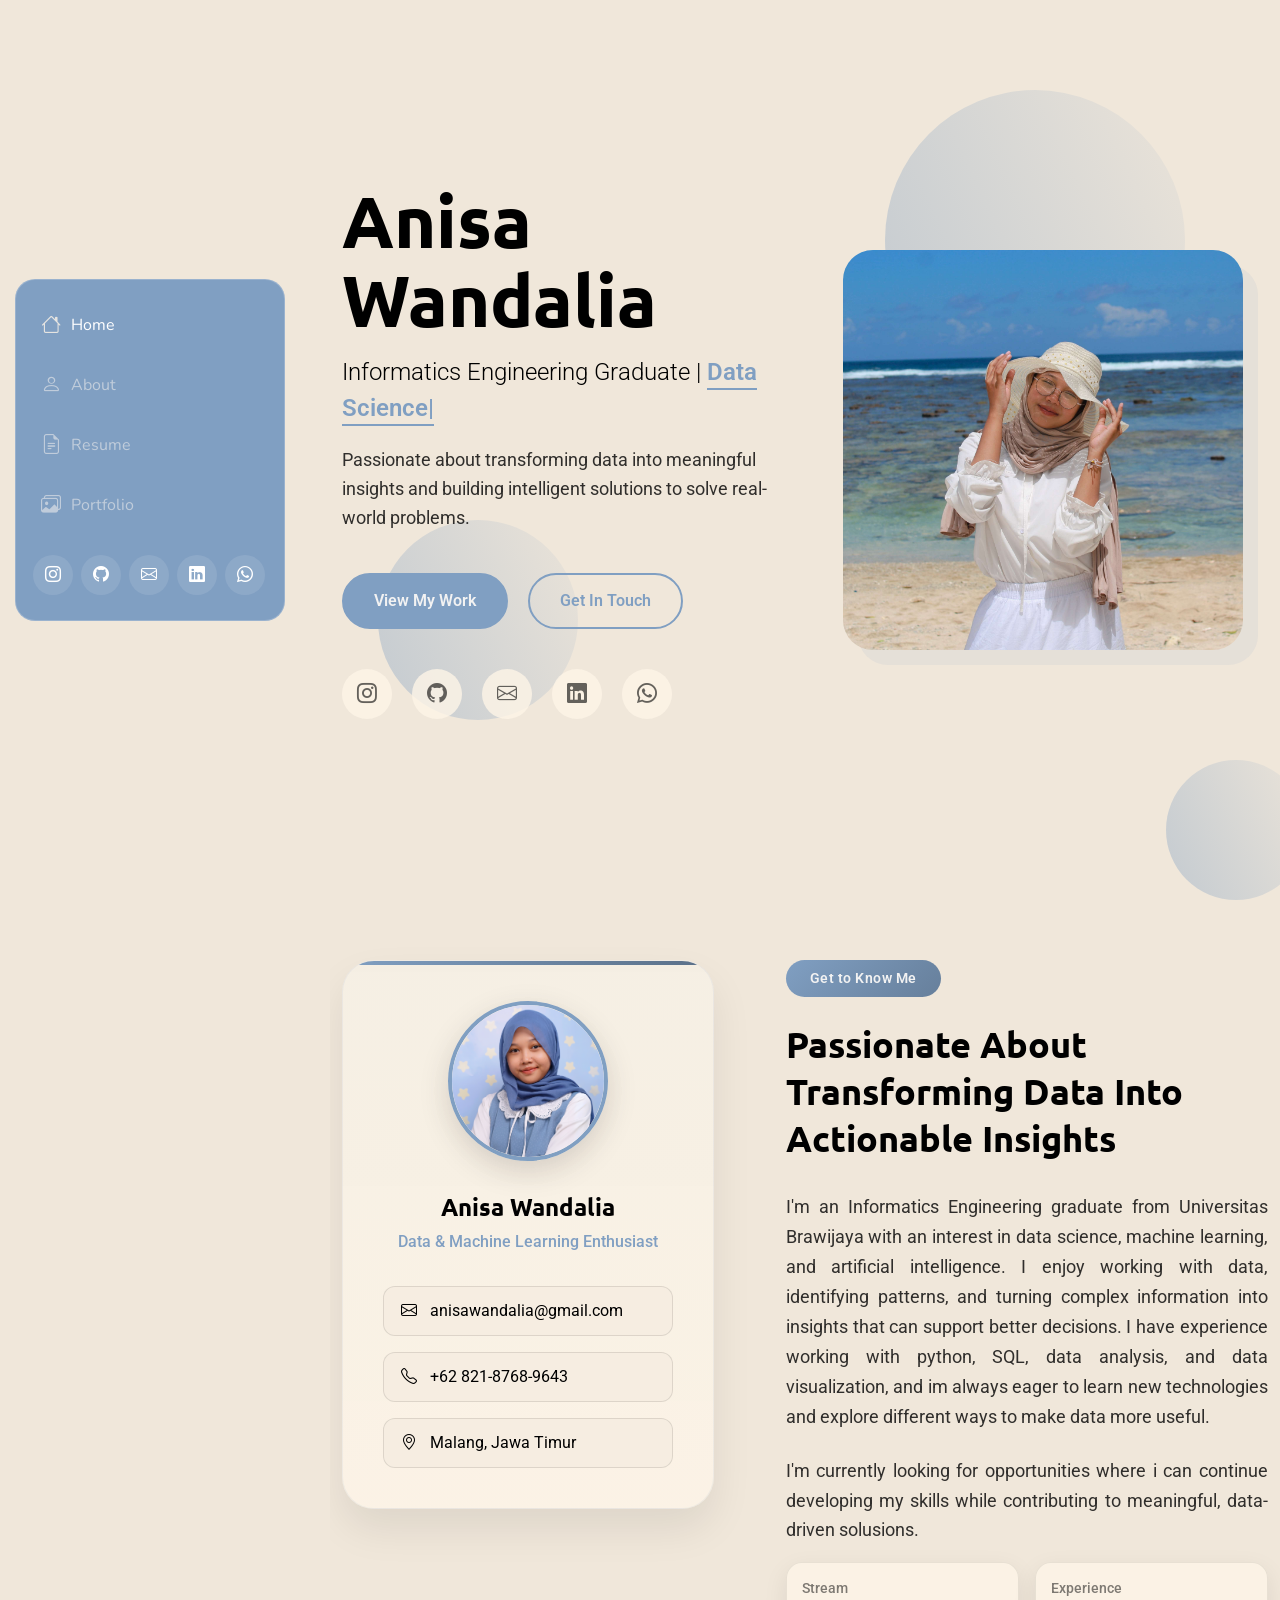
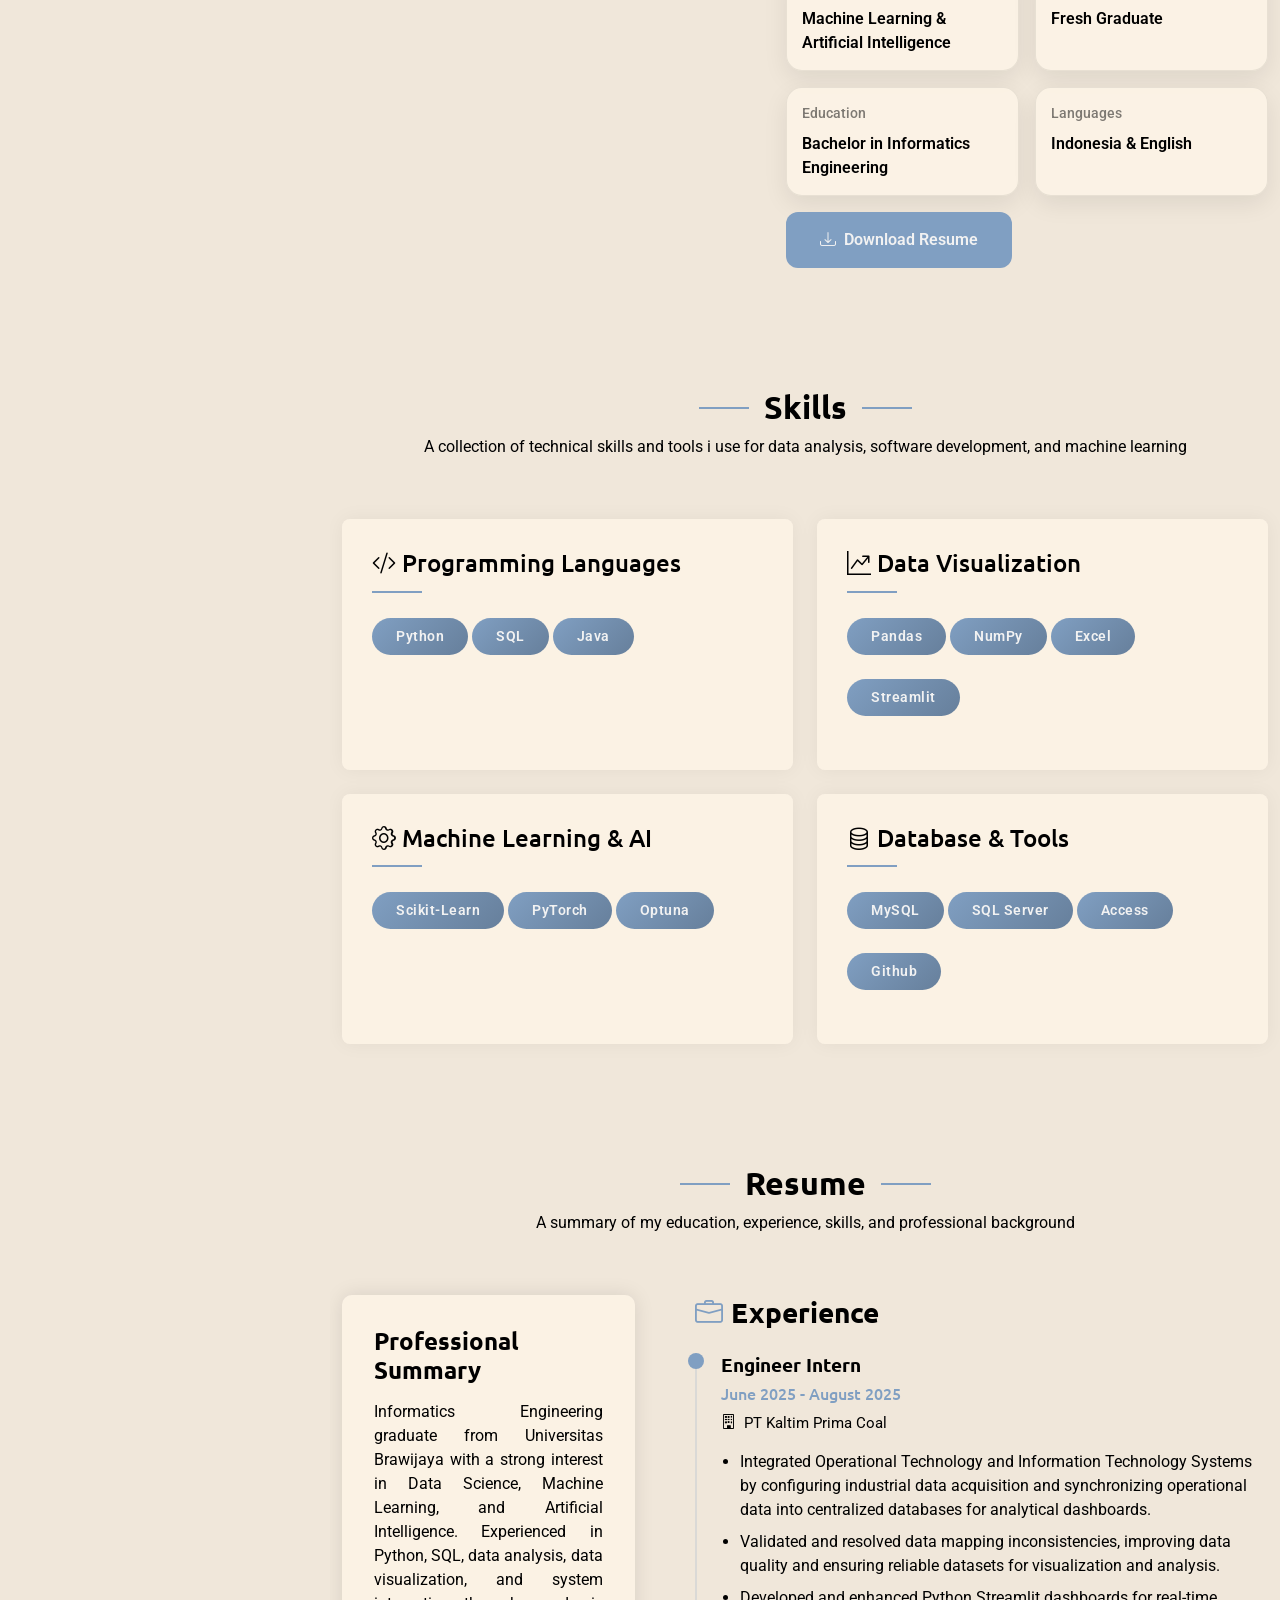
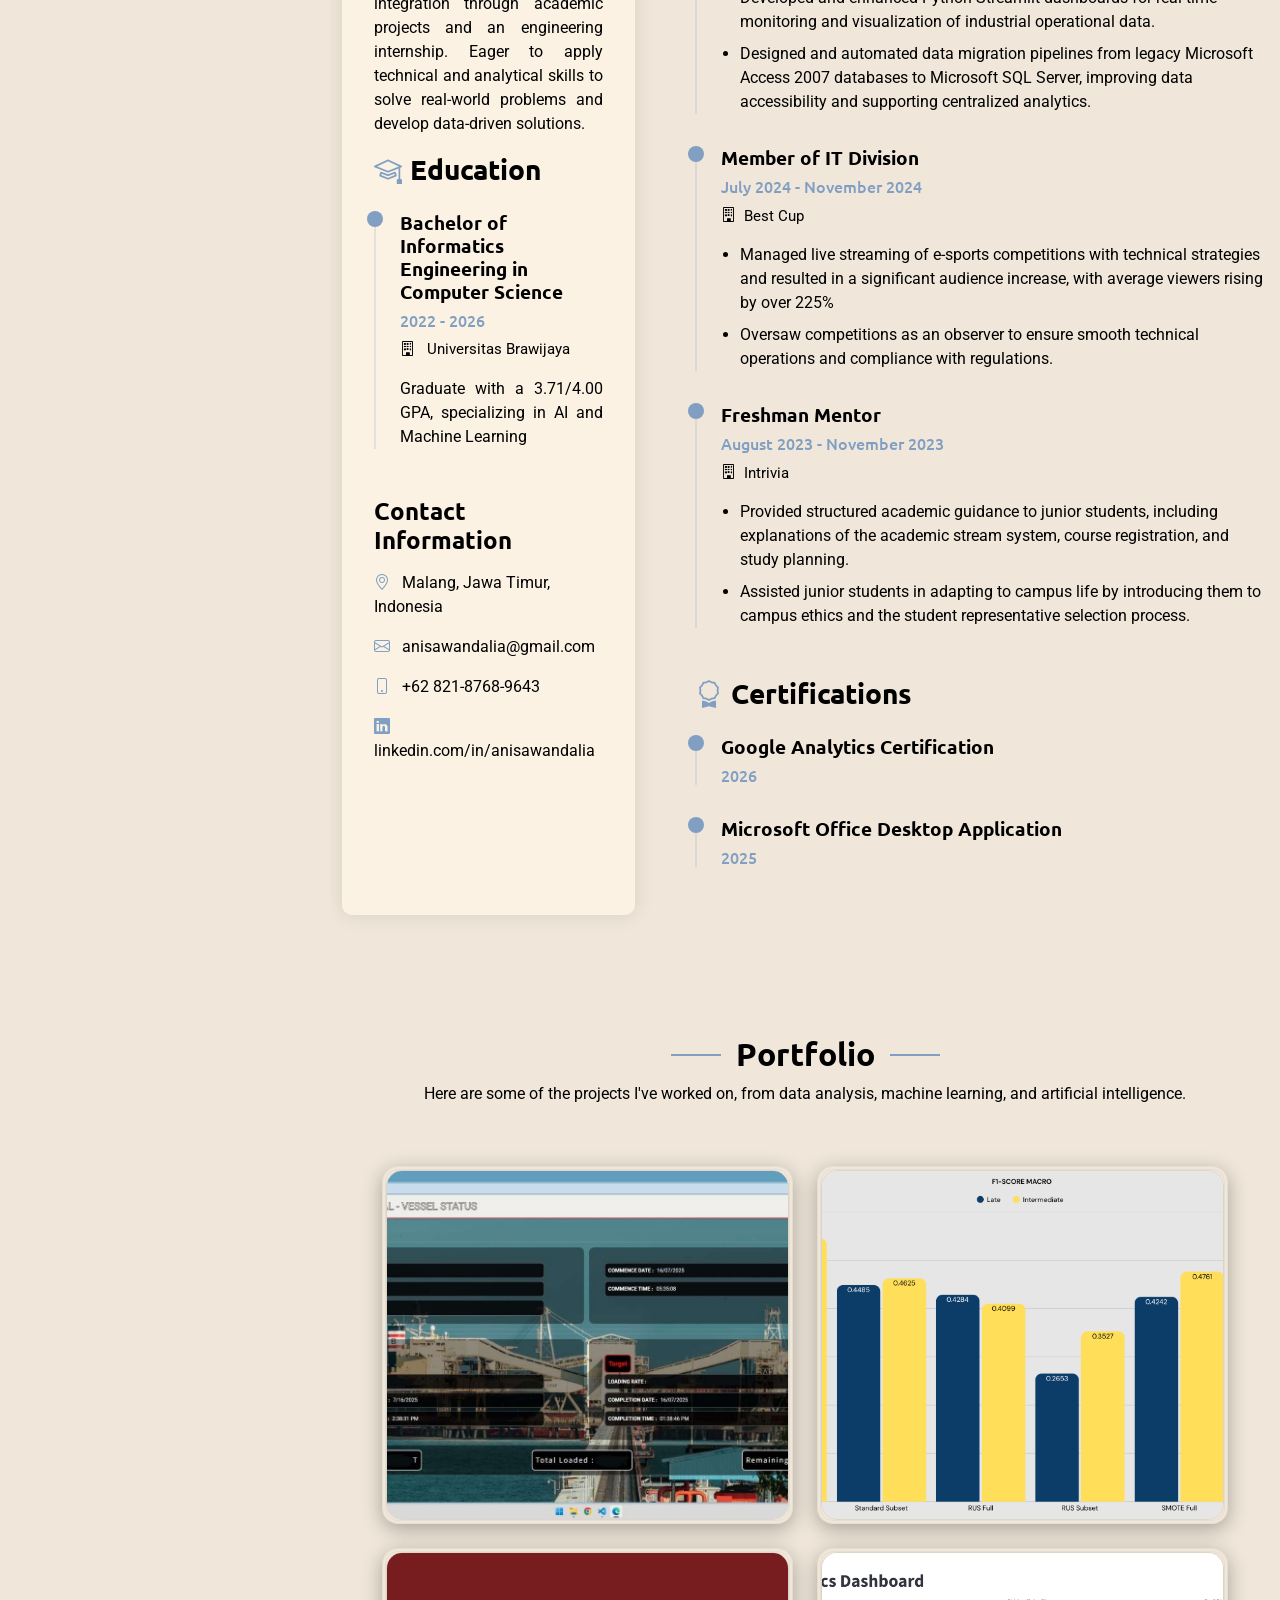
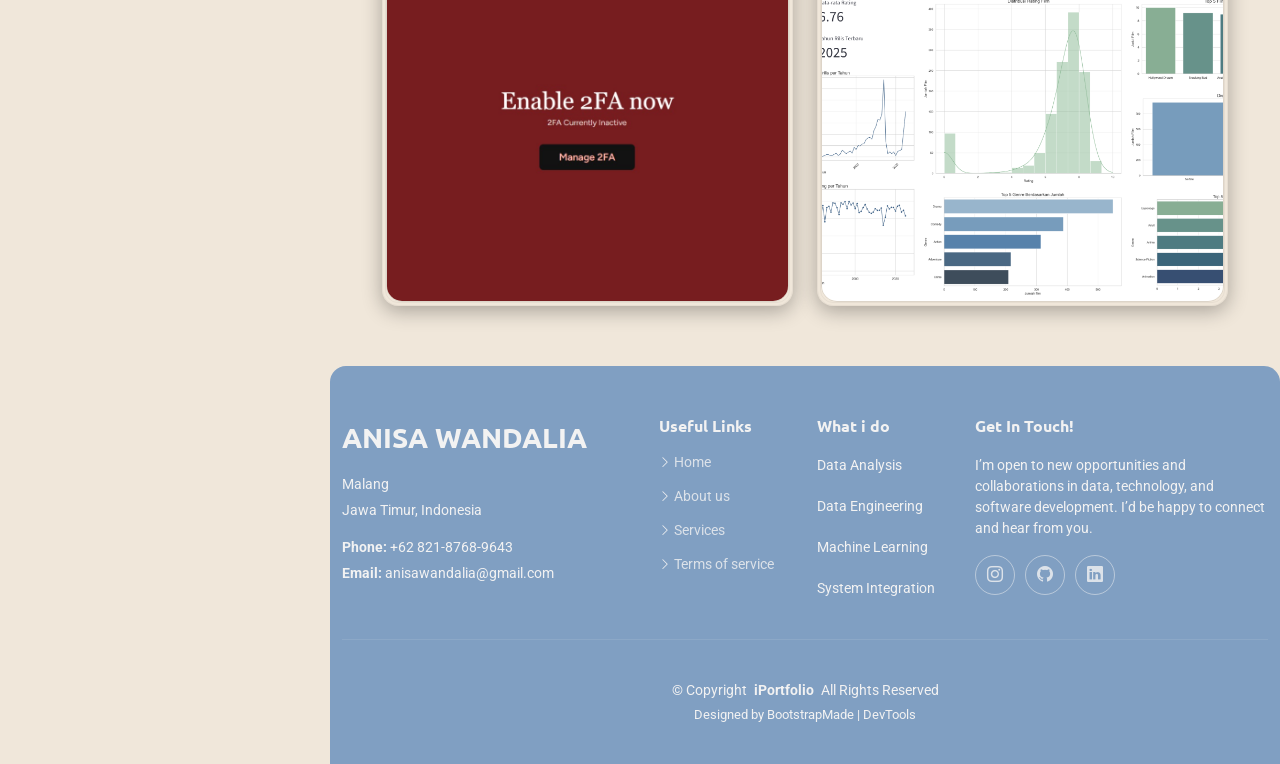
==== commit 6309295a: "adjusting" ====
--- a/index.html
+++ b/index.html
@@ -126,7 +126,7 @@
             <div class="profile-card">
               <div class="profile-header">
                 <div class="profile-image">
-                  <img src="assets/img/profile/profile3.jpg" alt="Profile Image" class="img-fluid">
+                  <img src="assets/img/profile/profile3.png" alt="Profile Image" class="img-fluid">
                 </div>
                 <!-- <div class="profile-badge">
                 </div> -->
@@ -206,7 +206,7 @@
               </div>
 
               <div class="cta-section">
-                <a href="https://drive.google.com/uc?export=download&id=1UhZ8lQBP_tjweg5Yh5Jeh1bNH-SsizMy" class="btn btn-primary">
+                <a href="https://docs.google.com/document/d/1Z66SrC1UwEgIjaiKT7c-ILmteFgBYQWOQCk8EdI33EM/export?format=pdf" class="btn btn-primary">
                   <i class="bi bi-download"></i>
                   Download Resume
                 </a>
@@ -576,13 +576,13 @@
 
                 <div class="col-lg-6 col-md-6 portfolio-item isotope-item filter-design">
                   <div class="portfolio-wrap">
-                    <img src="assets/img/portfolio/portfolio-2.webp" class="img-fluid" alt="Portfolio Image" loading="lazy">
+                    <img src="assets/img/portfolio/thesis1.png" class="img-fluid" alt="Portfolio Image" loading="lazy">
                     <div class="portfolio-info">
                       <div class="content">
-                        <span class="category">Web Design</span>
-                        <h4>Woodcraft Design</h4>
+                        <span class="category">Thesis</span>
+                        <h4>Player Engagement Detection</h4>
                         <div class="portfolio-links">
-                          <a href="assets/img/portfolio/portfolio-2.webp" class="glightbox" title="Woodcraft Design"><i class="bi bi-plus-lg"></i></a>
+                          <a href="assets/img/portfolio/thesis1.png" class="glightbox" title="Woodcraft Design"><i class="bi bi-plus-lg"></i></a>
                           <a href="portfolio2-details.html" title="More Details"><i class="bi bi-arrow-right"></i></a>
                         </div>
                       </div>
@@ -653,7 +653,7 @@
                     </div>
                   </div>
                 </div>End Portfolio Item -->
-
+                
               </div><!-- End Portfolio Container -->
             </div>
           </div>
--- a/assets/css/main.css
+++ b/assets/css/main.css
@@ -23,7 +23,7 @@
   --stripe-color: #eeeeee; /* Background color for the entire website, including individual sections */
   --default-color: #000000; /* Default color used for the majority of the text content across the entire website */
   --heading-color: #000000; /* Color for headings, subheadings and title throughout the website */
-  --accent-color: #81ae81; /* Accent color that represents your brand on the website. It's used for buttons, links, and other elements that need to stand out */
+  --accent-color: #809fc2; /* Accent color that represents your brand on the website. It's used for buttons, links, and other elements that need to stand out */
   --surface-color: #fef5e8cc; /* The surface color is used as a background of boxed elements within sections, such as cards, icon boxes, or other elements that require a visual separation from the global background. */
   --contrast-color: #f2f2f2; /* Contrast color for text, ensuring readability against backgrounds of accent, heading, or default colors. */
 } 
@@ -144,7 +144,7 @@
 # Global Header
 --------------------------------------------------------------*/
 .header {
-  --background-color: #81ae81;
+  --background-color: #809fc2;
   --contrast-color: #444444;
   color: var(--default-color);
   position: fixed;
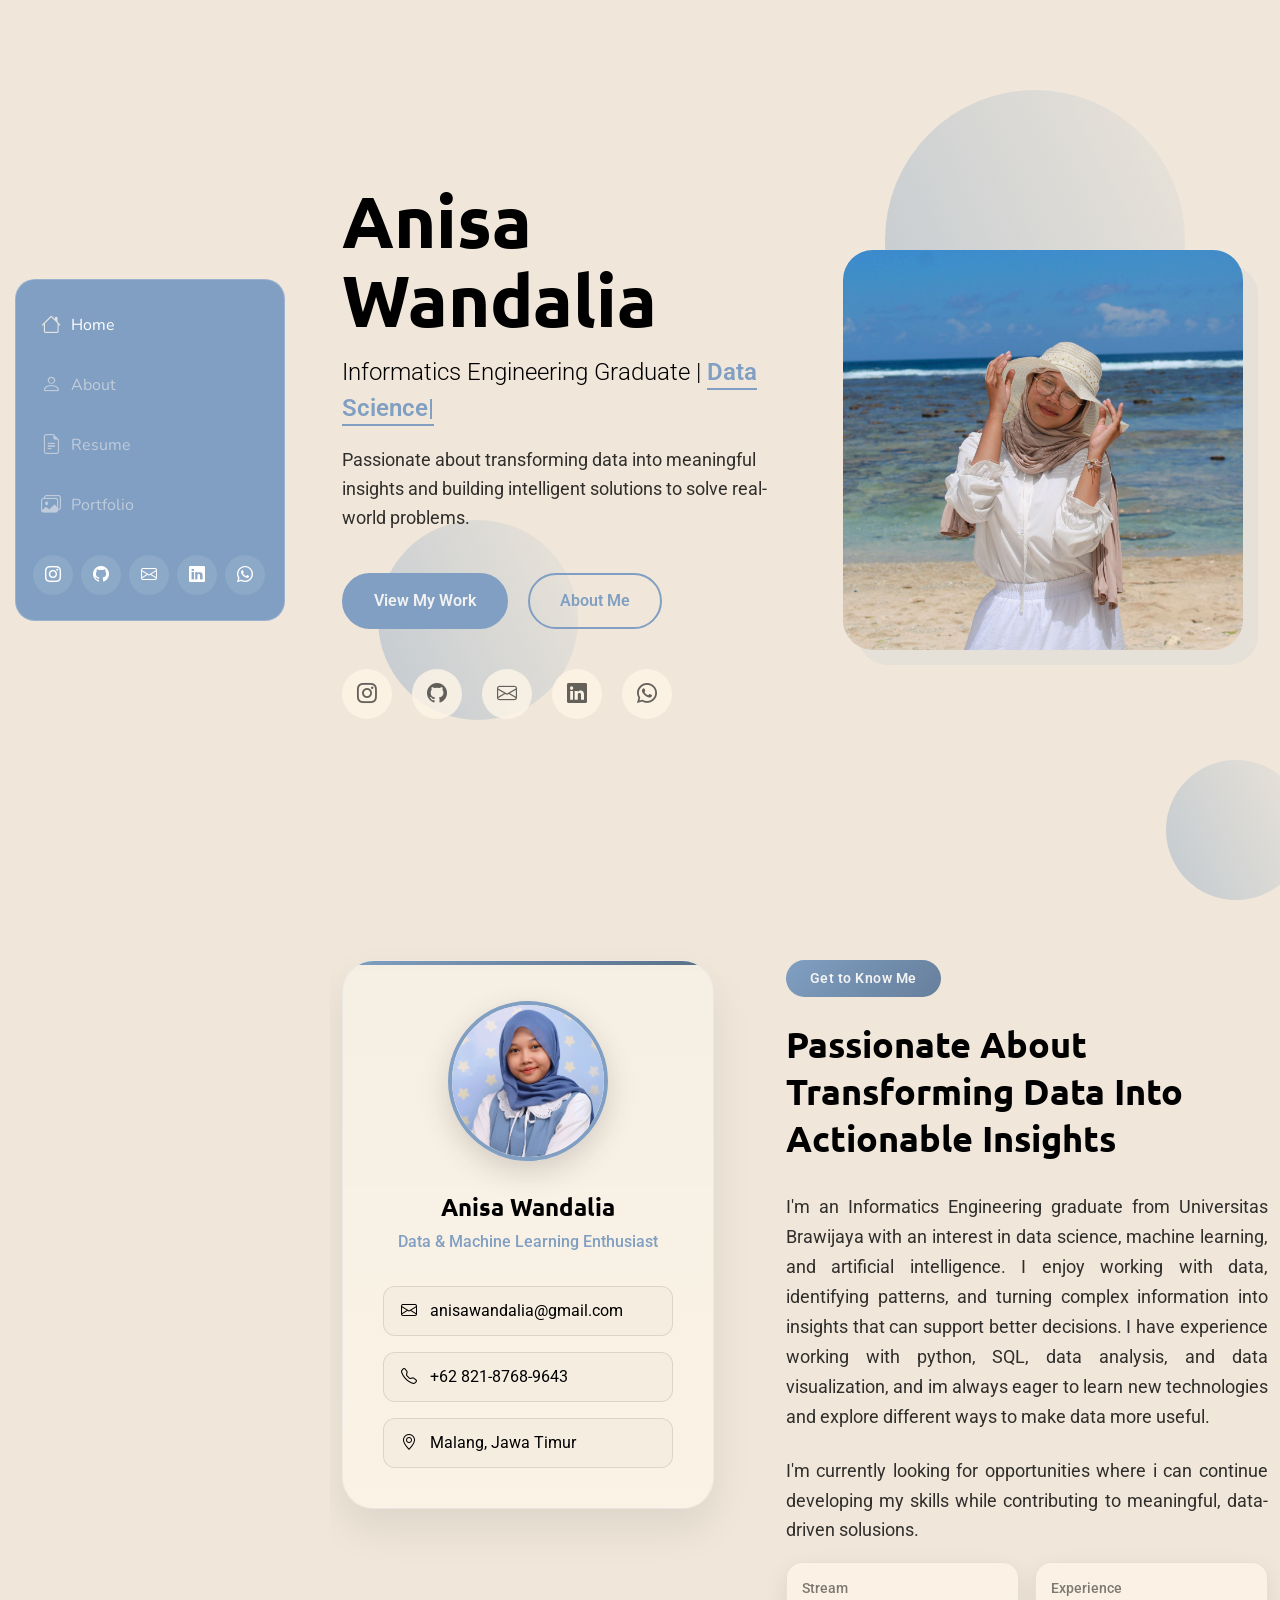
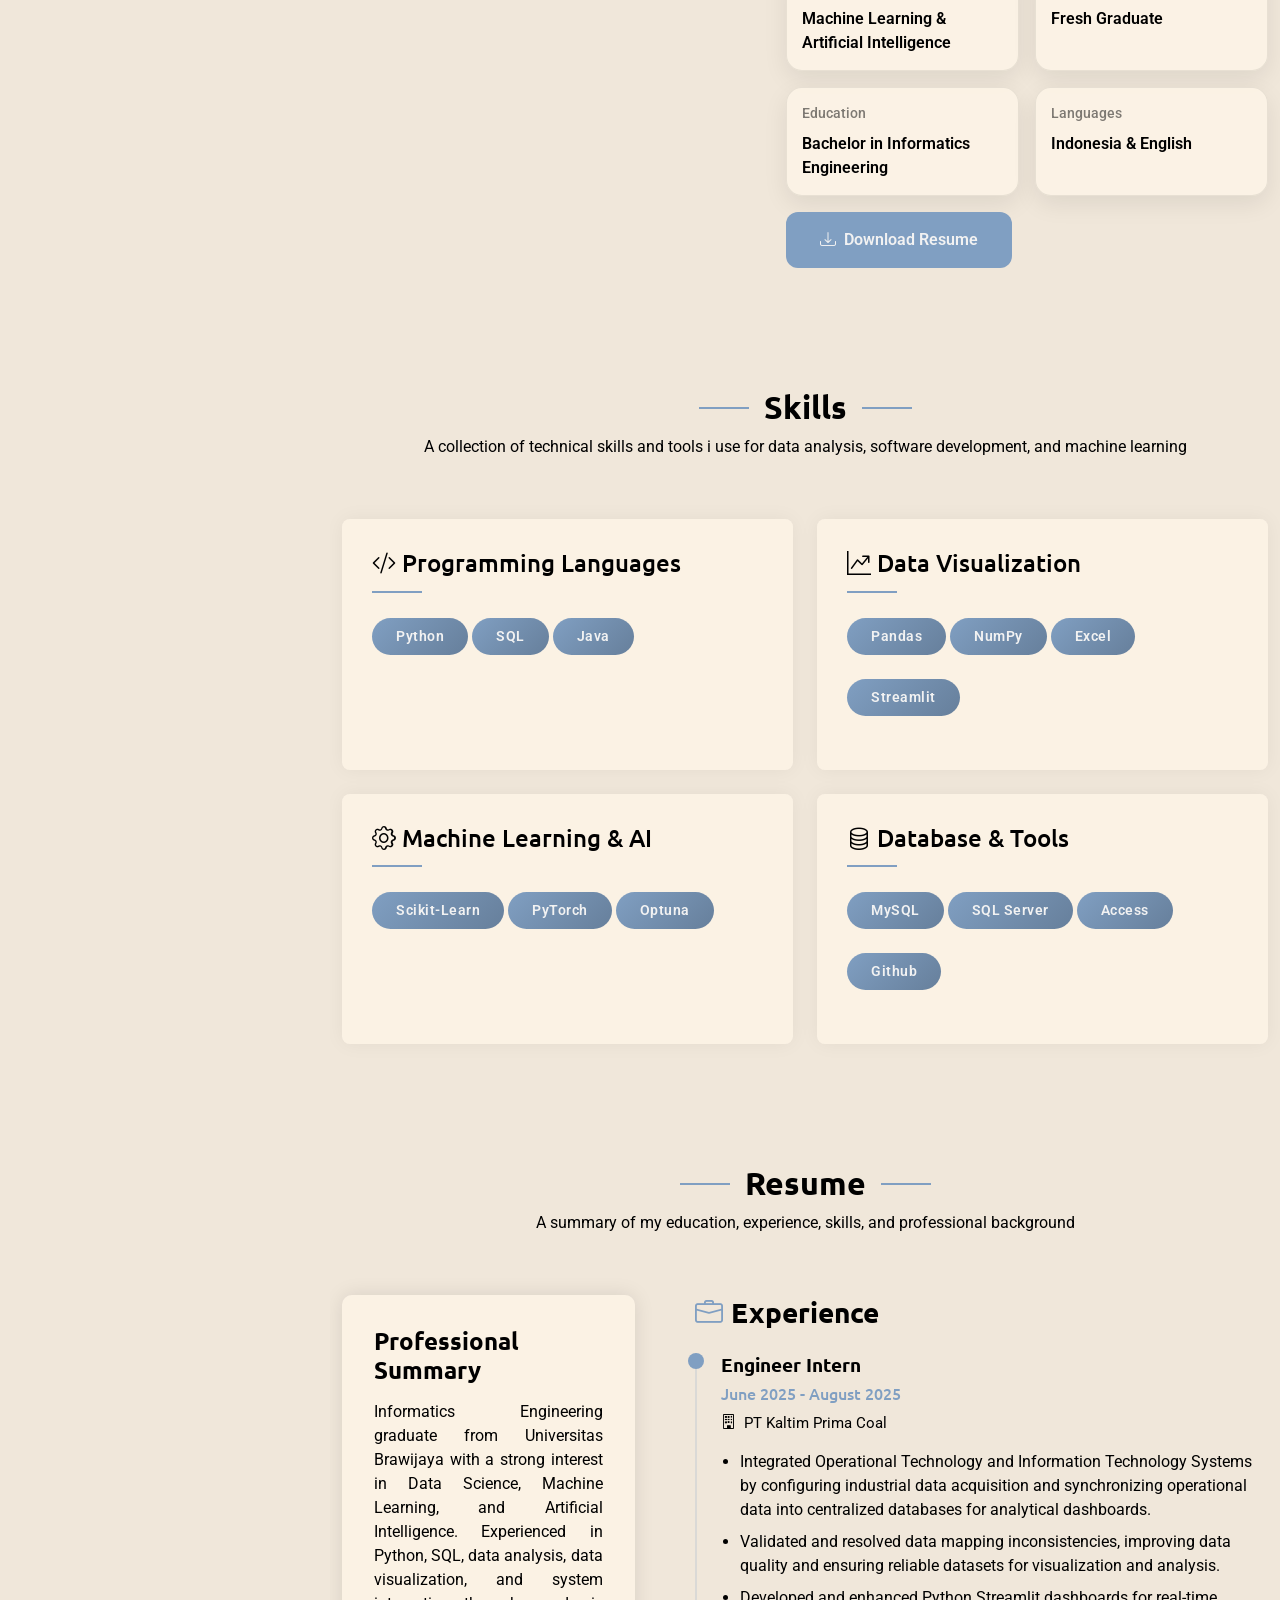
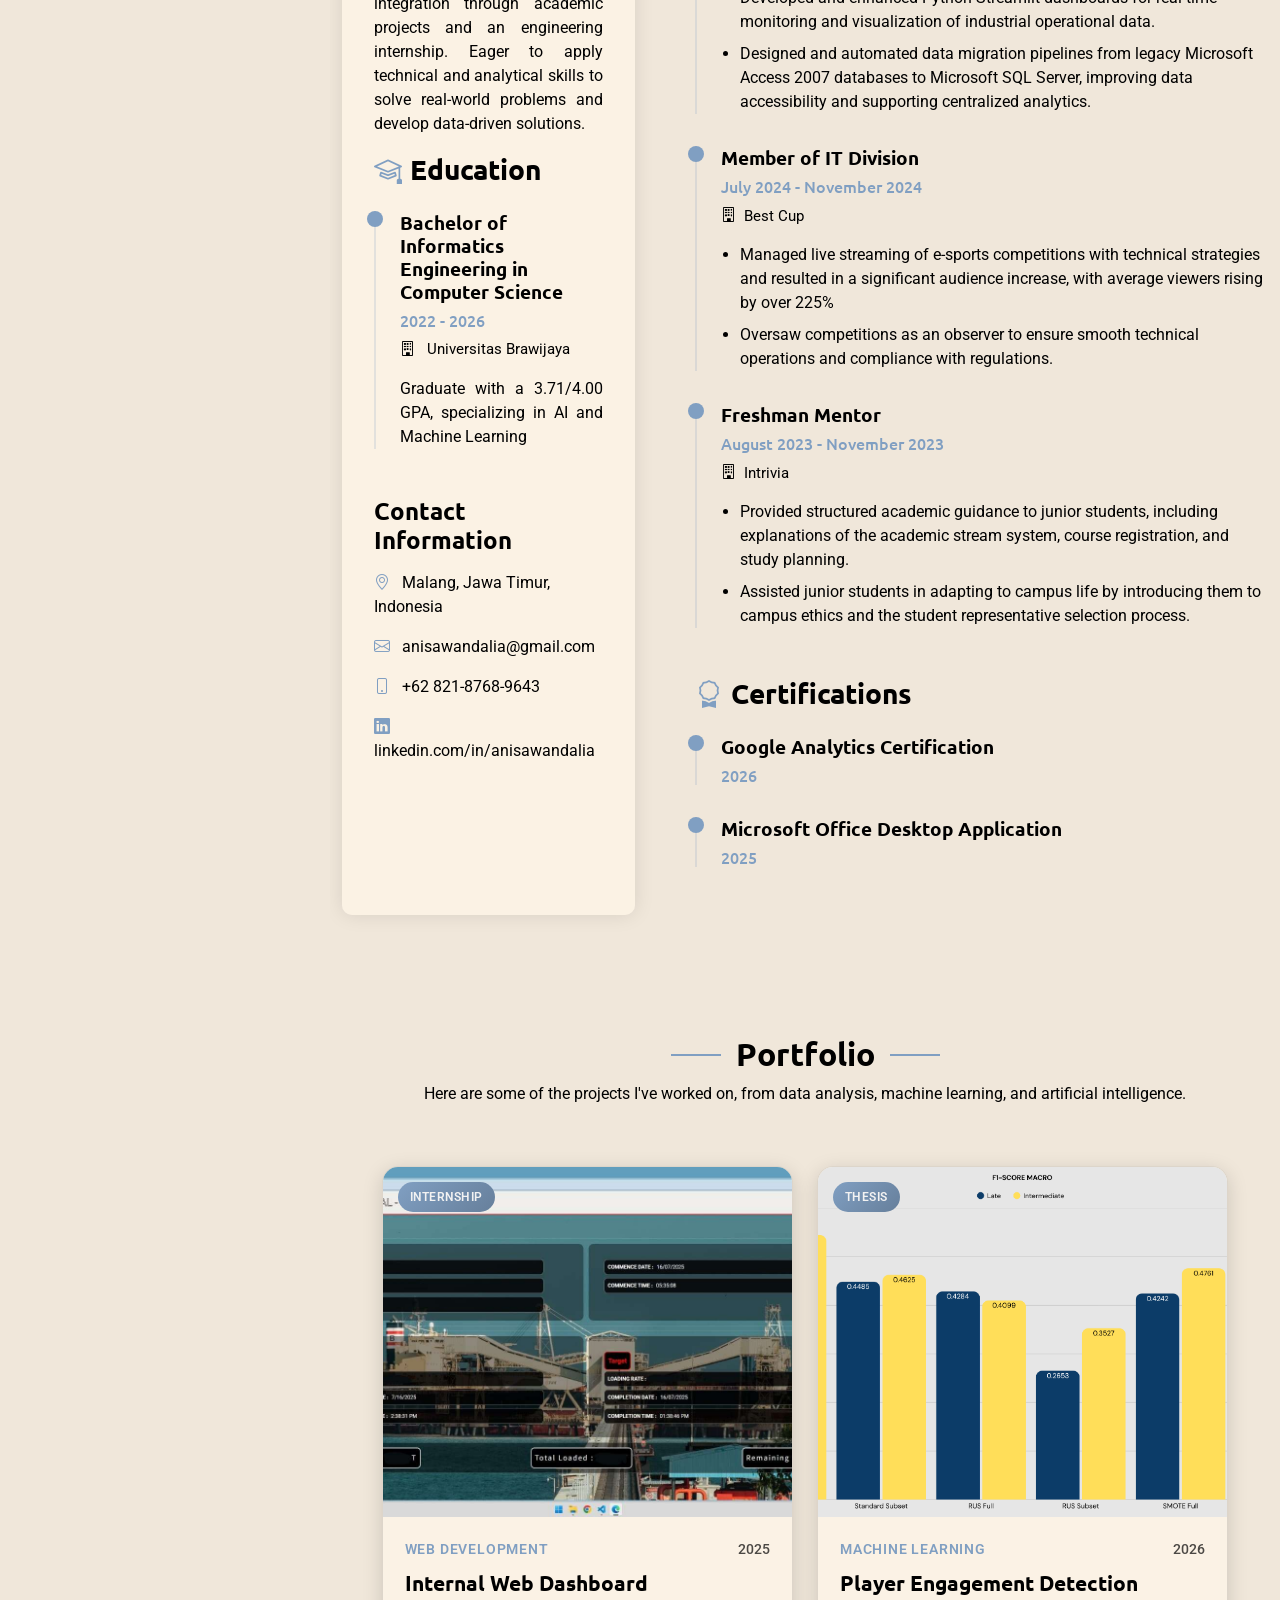
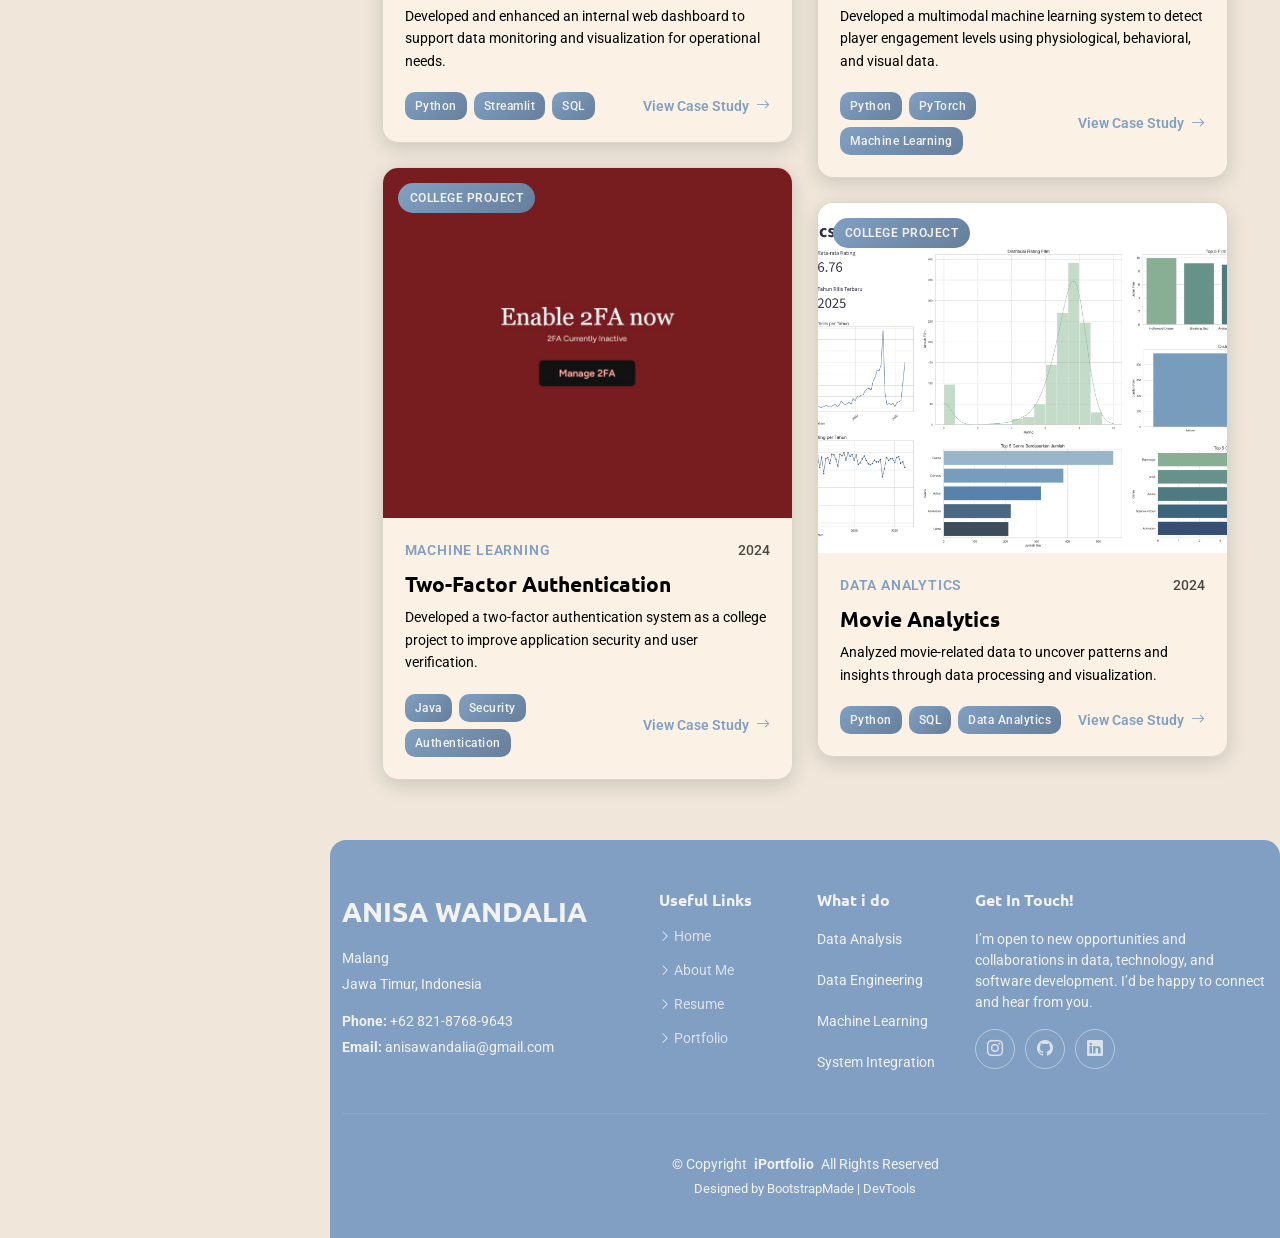
==== commit 97f9b63f: "adjusting portfolio" ====
--- a/index.html
+++ b/index.html
@@ -88,7 +88,7 @@
 
                 <div class="hero-actions">
                   <a href="#portfolio" class="btn btn-primary">View My Work</a>
-                  <a href="#contact" class="btn btn-outline">Get In Touch</a>
+                  <a href="#about" class="btn btn-outline">About Me</a>
                 </div>
 
                 <div class="social-links">
@@ -498,7 +498,7 @@
                   <li>Designed and automated data migration pipelines from legacy Microsoft Access 2007 databases to Microsoft SQL Server, improving data accessibility and supporting centralized analytics.</li>
                 </ul>
               </div>
-
+              
               <div class="resume-item">
                 <h4>Member of IT Division</h4>
                 <h5>July 2024 - November 2024</h5>
@@ -544,125 +544,202 @@
     <!-- Portfolio Section -->
     <section id="portfolio" class="portfolio section">
 
-      <!-- Section Title -->
-      <div class="container section-title" data-aos="fade-up">
-        <h2>Portfolio</h2>
-        <p>Here are some of the projects I've worked on, from data analysis, machine learning, and artificial intelligence.</p>
-      </div><!-- End Section Title -->
-
-      <div class="container" data-aos="fade-up" data-aos-delay="100">
-
-        <div class="isotope-layout" data-default-filter="*" data-layout="masonry" data-sort="original-order">
-
-          <div class="row">
-            <div class="col-lg-11 mx-auto">
-              <div class="row gy-4 portfolio-container isotope-container" data-aos="fade-up" data-aos-delay="200">
-
-                <div class="col-lg-6 col-md-6 portfolio-item isotope-item filter-photography">
-                  <div class="portfolio-wrap">
-                    <img src="assets/img/portfolio/KPC2.jpg" class="img-fluid" alt="Portfolio Image" loading="lazy">
-                    <div class="portfolio-info">
-                      <div class="content">
-                        <span class="category">Internship</span>
-                        <h4>Internal Web Dashboard</h4>
-                        <div class="portfolio-links">
-                          <a href="assets/img/portfolio/KPC2.jpg" class="glightbox" title="Capturing Moments"><i class="bi bi-plus-lg"></i></a>
-                          <a href="portfolio1-details.html" title="More Details"><i class="bi bi-arrow-right"></i></a>
-                        </div>
+    <!-- Section Title -->
+    <div class="container section-title" data-aos="fade-up">
+      <h2>Portfolio</h2>
+      <p>
+        Here are some of the projects I've worked on, from data analysis,
+        machine learning, and artificial intelligence.
+      </p>
+    </div>
+    <!-- End Section Title -->
+
+
+    <div class="container" data-aos="fade-up" data-aos-delay="100">
+
+      <div class="isotope-layout"
+          data-default-filter="*"
+          data-layout="masonry"
+          data-sort="original-order">
+
+        <div class="row">
+          <div class="col-lg-11 mx-auto">
+            <div class="row gy-4 portfolio-container isotope-container"
+                data-aos="fade-up"
+                data-aos-delay="200">
+              <div class="col-lg-6 col-md-6 portfolio-item isotope-item filter-photography">
+                <div class="portfolio-card">
+                  <div class="card-image">
+                    <img src="assets/img/portfolio/KPC2.jpg"
+                        alt="Internal Web Dashboard"
+                        class="img-fluid"
+                        loading="lazy">
+                    <div class="overlay">
+                      <a href="assets/img/portfolio/KPC2.jpg"
+                        class="glightbox icon-btn"
+                        title="View Image">
+                        <i class="bi bi-arrows-fullscreen"></i>
+                      </a>
+                    </div>
+                    <div class="tag">Internship</div>
+                  </div>
+                  <div class="card-content">
+                    <div class="meta">
+                      <span class="category">Web Development</span>
+                      <span class="year">2025</span>
+                    </div>
+                    <h3>Internal Web Dashboard</h3>
+                    <p>
+                      Developed and enhanced an internal web dashboard to
+                      support data monitoring and visualization for operational needs.
+                    </p>
+                    <div class="card-bottom">
+                      <div class="tech-stack">
+                        <span>Python</span>
+                        <span>Streamlit</span>
+                        <span>SQL</span>
                       </div>
-                    </div>
-                  </div>
-                </div><!-- End Portfolio Item -->
-
-                <div class="col-lg-6 col-md-6 portfolio-item isotope-item filter-design">
-                  <div class="portfolio-wrap">
-                    <img src="assets/img/portfolio/thesis1.png" class="img-fluid" alt="Portfolio Image" loading="lazy">
-                    <div class="portfolio-info">
-                      <div class="content">
-                        <span class="category">Thesis</span>
-                        <h4>Player Engagement Detection</h4>
-                        <div class="portfolio-links">
-                          <a href="assets/img/portfolio/thesis1.png" class="glightbox" title="Woodcraft Design"><i class="bi bi-plus-lg"></i></a>
-                          <a href="portfolio2-details.html" title="More Details"><i class="bi bi-arrow-right"></i></a>
-                        </div>
+
+                      <a href="portfolio1-details.html" class="view-project">
+                        View Case Study
+                        <i class="bi bi-arrow-right"></i>
+                      </a>
+
+                    </div>
+                  </div>
+                </div>
+              </div>
+
+              <div class="col-lg-6 col-md-6 portfolio-item isotope-item filter-design">
+                <div class="portfolio-card">
+                  <div class="card-image">
+                    <img src="assets/img/portfolio/thesis1.png"
+                        alt="Player Engagement Detection"
+                        class="img-fluid"
+                        loading="lazy">
+                    <div class="overlay">
+                      <a href="assets/img/portfolio/thesis1.png"
+                        class="glightbox icon-btn"
+                        title="View Image">
+                        <i class="bi bi-arrows-fullscreen"></i>
+                      </a>
+                    </div>
+                    <div class="tag">Thesis</div>
+                  </div>
+                  <div class="card-content">
+                    <div class="meta">
+                      <span class="category">Machine Learning</span>
+                      <span class="year">2026</span>
+                    </div>
+                    <h3>Player Engagement Detection</h3>
+                    <p>
+                      Developed a multimodal machine learning system to detect
+                      player engagement levels using physiological, behavioral,
+                      and visual data.
+                    </p>
+                    <div class="card-bottom">
+                      <div class="tech-stack">
+                        <span>Python</span>
+                        <span>PyTorch</span>
+                        <span>Machine Learning</span>
                       </div>
-                    </div>
-                  </div>
-                </div><!-- End Portfolio Item -->
-
-                <div class="col-lg-6 col-md-6 portfolio-item isotope-item filter-automotive">
-                  <div class="portfolio-wrap">
-                    <img src="assets/img/portfolio/FF1.jpeg" class="img-fluid" alt="Portfolio Image" loading="lazy">
-                    <div class="portfolio-info">
-                      <div class="content">
-                        <span class="category">College Project</span>
-                        <h4>Two-Factor Authentication</h4>
-                        <div class="portfolio-links">
-                          <a href="assets/img/portfolio/FF1.jpeg" class="glightbox" title="Classic Beauty"><i class="bi bi-plus-lg"></i></a>
-                          <a href="portfolio3-details.html" title="More Details"><i class="bi bi-arrow-right"></i></a>
-                        </div>
+                      <a href="portfolio2-details.html" class="view-project">
+                        View Case Study
+                        <i class="bi bi-arrow-right"></i>
+                      </a>
+                    </div>
+                  </div>
+                </div>
+              </div>
+
+              <div class="col-lg-6 col-md-6 portfolio-item isotope-item filter-automotive">
+                <div class="portfolio-card">
+                  <div class="card-image">
+                    <img src="assets/img/portfolio/FF1.jpeg"
+                        alt="Two-Factor Authentication"
+                        class="img-fluid"
+                        loading="lazy">
+                    <div class="overlay">
+                      <a href="assets/img/portfolio/FF1.jpeg"
+                        class="glightbox icon-btn"
+                        title="View Image">
+                        <i class="bi bi-arrows-fullscreen"></i>
+                      </a>
+                    </div>
+                    <div class="tag">College Project</div>
+                  </div>
+                  <div class="card-content">
+                    <div class="meta">
+                      <span class="category">Machine Learning</span>
+                      <span class="year">2024</span>
+                    </div>
+                    <h3>Two-Factor Authentication</h3>
+                    <p>
+                      Developed a two-factor authentication system as a college
+                      project to improve application security and user verification.
+                    </p>
+                    <div class="card-bottom">
+                      <div class="tech-stack">
+                        <span>Java</span>
+                        <span>Security</span>
+                        <span>Authentication</span>
                       </div>
-                    </div>
-                  </div>
-                </div><!-- End Portfolio Item -->
-
-                <div class="col-lg-6 col-md-6 portfolio-item isotope-item filter-nature">
-                  <div class="portfolio-wrap">
-                    <img src="assets/img/portfolio/Movie1.png" class="img-fluid" alt="Portfolio Image" loading="lazy">
-                    <div class="portfolio-info">
-                      <div class="content">
-                        <span class="category">College Project</span>
-                        <h4>Movie Analytics</h4>
-                        <div class="portfolio-links">
-                          <a href="assets/img/portfolio/Movie1.png" class="glightbox" title="Natural Growth"><i class="bi bi-plus-lg"></i></a>
-                          <a href="portfolio4-details.html" title="More Details"><i class="bi bi-arrow-right"></i></a>
-                        </div>
+                      <a href="portfolio3-details.html" class="view-project">
+                        View Case Study
+                        <i class="bi bi-arrow-right"></i>
+                      </a>
+                    </div>
+                    
+                  </div>
+                </div>
+              </div>
+
+              <div class="col-lg-6 col-md-6 portfolio-item isotope-item filter-nature">
+                <div class="portfolio-card">
+                  <div class="card-image">
+                    <img src="assets/img/portfolio/Movie1.png"
+                        alt="Movie Analytics"
+                        class="img-fluid"
+                        loading="lazy">
+                    <div class="overlay">
+                      <a href="assets/img/portfolio/Movie1.png"
+                        class="glightbox icon-btn"
+                        title="View Image">
+                        <i class="bi bi-arrows-fullscreen"></i>
+                      </a>
+                    </div>
+                    <div class="tag">College Project</div>
+                  </div>
+                  <div class="card-content">
+                    <div class="meta">
+                      <span class="category">Data Analytics</span>
+                      <span class="year">2024</span>
+                    </div>
+                    <h3>Movie Analytics</h3>
+                    <p>
+                      Analyzed movie-related data to uncover patterns and insights
+                      through data processing and visualization.
+                    </p>
+                    <div class="card-bottom">
+                      <div class="tech-stack">
+                        <span>Python</span>
+                        <span>SQL</span>
+                        <span>Data Analytics</span>
                       </div>
-                    </div>
-                  </div>
-                </div><!-- End Portfolio Item -->
-
-                <!-- <div class="col-lg-6 col-md-6 portfolio-item isotope-item filter-photography">
-                  <div class="portfolio-wrap">
-                    <img src="assets/img/portfolio/portfolio-5.webp" class="img-fluid" alt="Portfolio Image" loading="lazy">
-                    <div class="portfolio-info">
-                      <div class="content">
-                        <span class="category">Photography</span>
-                        <h4>Urban Stories</h4>
-                        <div class="portfolio-links">
-                          <a href="assets/img/portfolio/portfolio-5.webp" class="glightbox" title="Urban Stories"><i class="bi bi-plus-lg"></i></a>
-                          <a href="portfolio-details.html" title="More Details"><i class="bi bi-arrow-right"></i></a>
-                        </div>
-                      </div>
-                    </div>
-                  </div>
-                </div>End Portfolio Item -->
-
-                <!-- <div class="col-lg-6 col-md-6 portfolio-item isotope-item filter-design">
-                  <div class="portfolio-wrap">
-                    <img src="assets/img/portfolio/portfolio-6.webp" class="img-fluid" alt="Portfolio Image" loading="lazy">
-                    <div class="portfolio-info">
-                      <div class="content">
-                        <span class="category">Web Design</span>
-                        <h4>Digital Experience</h4>
-                        <div class="portfolio-links">
-                          <a href="assets/img/portfolio/portfolio-6.webp" class="glightbox" title="Digital Experience"><i class="bi bi-plus-lg"></i></a>
-                          <a href="portfolio-details.html" title="More Details"><i class="bi bi-arrow-right"></i></a>
-                        </div>
-                      </div>
-                    </div>
-                  </div>
-                </div>End Portfolio Item -->
-                
-              </div><!-- End Portfolio Container -->
-            </div>
-          </div>
-
-        </div>
-
-      </div>
-
-    </section><!-- /Portfolio Section -->
+                      <a href="portfolio4-details.html" class="view-project">
+                        View Case Study
+                        <i class="bi bi-arrow-right"></i>
+                      </a>
+                    </div>
+                  </div>
+                </div>
+              </div>
+            </div>
+          </div>
+        </div>
+      </div>
+    </div>
+  </section>
   </main>
 
   <footer id="footer" class="footer position-relative">
@@ -683,10 +760,10 @@
         <div class="col-lg-2 col-md-3 footer-links">
           <h4>Useful Links</h4>
           <ul>
-            <li><i class="bi bi-chevron-right"></i> <a href="#">Home</a></li>
-            <li><i class="bi bi-chevron-right"></i> <a href="#">About us</a></li>
-            <li><i class="bi bi-chevron-right"></i> <a href="#">Services</a></li>
-            <li><i class="bi bi-chevron-right"></i> <a href="#">Terms of service</a></li>
+            <li><i class="bi bi-chevron-right"></i> <a href="#hero">Home</a></li>
+            <li><i class="bi bi-chevron-right"></i> <a href="#about">About Me</a></li>
+            <li><i class="bi bi-chevron-right"></i> <a href="#resume">Resume</a></li>
+            <li><i class="bi bi-chevron-right"></i> <a href="#portfolio">Portfolio</a></li>
           </ul>
         </div>
 
--- a/assets/css/main.css
+++ b/assets/css/main.css
@@ -1650,167 +1650,237 @@
   }
 }
 
-.portfolio .filters-wrapper {
-  background-color: color-mix(in srgb, var(--surface-color), var(--default-color) 3%);
-  padding: 30px;
-  border-radius: 10px;
-  box-shadow: 0 5px 25px rgba(0, 0, 0, 0.05);
-}
-
-@media (max-width: 991px) {
-  .portfolio .filters-wrapper {
-    padding: 20px;
-  }
-}
-
-.portfolio .portfolio-filters {
-  padding: 0;
-  margin: 0;
-  list-style: none;
-  display: flex;
-  flex-direction: column;
-  gap: 10px;
-}
-
-@media (max-width: 991px) {
-  .portfolio .portfolio-filters {
-    flex-direction: row;
-    flex-wrap: wrap;
-    justify-content: center;
-  }
-}
-
-.portfolio .portfolio-filters li {
-  cursor: pointer;
-  padding: 12px 20px;
-  font-size: 16px;
-  font-weight: 500;
-  line-height: 1;
-  color: var(--default-color);
-  transition: all 0.3s ease-in-out;
-  border-radius: 6px;
-  background: transparent;
+.portfolio .portfolio-card {
   position: relative;
-  border-left: 3px solid transparent;
-}
-
-@media (max-width: 991px) {
-  .portfolio .portfolio-filters li {
-    padding: 8px 16px;
-    border: 1px solid color-mix(in srgb, var(--accent-color), transparent 80%);
-    border-left-width: 3px;
-  }
-}
-
-.portfolio .portfolio-filters li:hover {
-  color: var(--accent-color);
-  background-color: color-mix(in srgb, var(--accent-color), transparent 90%);
-  border-left-color: color-mix(in srgb, var(--accent-color), transparent 50%);
-}
-
-.portfolio .portfolio-filters li.filter-active {
-  color: var(--accent-color);
-  background-color: color-mix(in srgb, var(--accent-color), transparent 90%);
-  border-left-color: var(--accent-color);
-  font-weight: 600;
-}
-
-.portfolio .portfolio-wrap {
-  transition: 0.4s;
+  height: 100%;
+  overflow: hidden;
+
+  background: var(--surface-color);
+
+  border: 1px solid color-mix(
+    in srgb,
+    var(--default-color),
+    transparent 88%
+  );
+
+  border-radius: 16px;
+
+  box-shadow: 0 5px 20px rgba(0, 0, 0, 0.15);
+
+  transition: all 0.4s ease;
+}
+
+.portfolio .portfolio-card:hover {
+  transform: translateY(-5px);
+
+  border-color: var(--accent-color);
+
+  box-shadow: 0 10px 30px rgba(0, 0, 0, 0.2);
+}
+
+.portfolio .card-image {
   position: relative;
   overflow: hidden;
-  border-radius: 16px;
-  box-shadow: 0 5px 20px rgba(0, 0, 0, 0.3);
-  height: 100%;
-  border: 4px double color-mix(in srgb, var(--default-color), transparent 96%);
-}
-.portfolio .portfolio-wrap img {
-  transition: transform 0.6s cubic-bezier(0.215, 0.61, 0.355, 1);
+}
+
+.portfolio .card-image img {
+  display: block;
+
   width: 100%;
   height: 350px;
+
   object-fit: cover;
-  border-radius: 16px;
-  border: 1px solid color-mix(in srgb, var(--default-color), transparent 92%);
-  transition: all 0.3s ease;
-}
-
-.portfolio .portfolio-wrap .portfolio-info {
+
+  transition:
+    transform 0.6s cubic-bezier(0.215, 0.61, 0.355, 1);
+}
+
+.portfolio .portfolio-card:hover .card-image img {
+  transform: scale(1.05);
+}
+
+.portfolio .card-image .overlay {
   position: absolute;
-  bottom: 0;
+
+  top: 0;
   left: 0;
   right: 0;
-  padding: 25px;
-  background: linear-gradient(to top, rgba(0, 0, 0, 0.8) 0%, rgba(0, 0, 0, 0.4) 60%, rgba(0, 0, 0, 0) 100%);
-  z-index: 3;
-  transition: all 0.4s cubic-bezier(0.215, 0.61, 0.355, 1);
-  transform: translateY(20px);
-  opacity: 0;
-}
-
-.portfolio .portfolio-wrap .portfolio-info .content {
-  transition: all 0.4s cubic-bezier(0.215, 0.61, 0.355, 1);
-  transform: translateY(20px);
-}
-
-.portfolio .portfolio-wrap .portfolio-info .category {
-  display: inline-block;
-  color: var(--accent-color);
-  font-size: 14px;
-  font-weight: 500;
-  text-transform: uppercase;
-  letter-spacing: 1px;
-  margin-bottom: 8px;
-}
-
-.portfolio .portfolio-wrap .portfolio-info h4 {
-  font-size: 20px;
-  color: var(--contrast-color);
-  font-weight: 700;
-  margin-bottom: 15px;
-}
-
-.portfolio .portfolio-wrap .portfolio-info .portfolio-links {
-  display: flex;
-  gap: 12px;
-}
-
-.portfolio .portfolio-wrap .portfolio-info .portfolio-links a {
-  color: var(--contrast-color);
-  width: 40px;
-  height: 40px;
+  bottom: 0;
+
   display: flex;
   align-items: center;
   justify-content: center;
-  background-color: color-mix(in srgb, var(--accent-color), transparent 30%);
+
+  background: rgba(0, 0, 0, 0.35);
+
+  opacity: 0;
+
+  transition: opacity 0.3s ease;
+}
+
+.portfolio .portfolio-card:hover .card-image .overlay {
+  opacity: 1;
+}
+
+.portfolio .icon-btn {
+  width: 45px;
+  height: 45px;
+
+  display: flex;
+  align-items: center;
+  justify-content: center;
+
+  color: var(--contrast-color);
+
+  background-color: var(--accent-color);
+
   border-radius: 50%;
+
   font-size: 18px;
-  transition: 0.3s;
-}
-
-.portfolio .portfolio-wrap .portfolio-info .portfolio-links a:hover {
+
+  text-decoration: none;
+
+  transition: all 0.3s ease;
+}
+
+.portfolio .icon-btn:hover {
+  transform: scale(1.1);
+
+  color: var(--contrast-color);
+
   background-color: var(--accent-color);
-  transform: translateY(-3px);
-}
-
-.portfolio .portfolio-wrap:hover {
-  transform: translateY(-5px);
-  border-color: var(--accent-color);
-  transform: translateY(-3px);
-  box-shadow: 0 8px 24px rgba(0, 0, 0, 0.3);
-}
-
-.portfolio .portfolio-wrap:hover img {
-  transform: scale(1.08);
-}
-
-.portfolio .portfolio-wrap:hover .portfolio-info {
-  transform: translateY(0);
-  opacity: 1;
-}
-
-.portfolio .portfolio-wrap:hover .portfolio-info .content {
-  transform: translateY(0);
-}
+}
+
+.portfolio .card-image .tag {
+  position: absolute;
+
+  top: 15px;
+  left: 15px;
+
+  padding: 6px 12px;
+
+  color: var(--contrast-color);
+
+  background: linear-gradient(135deg, var(--accent-color), color-mix(in srgb, var(--accent-color), var(--heading-color) 20%));
+
+  border-radius: 20px;
+
+  font-size: 12px;
+  font-weight: 600;
+
+  text-transform: uppercase;
+  letter-spacing: 0.5px;
+}
+
+.portfolio .card-content {
+  padding: 22px;
+}
+
+.portfolio .card-content .meta {
+  display: flex;
+  align-items: center;
+  justify-content: space-between;
+
+  margin-bottom: 10px;
+}
+
+.portfolio .card-content .category {
+  color: var(--accent-color);
+  font-size: 14px;
+  font-weight: 600;
+  text-transform: uppercase;
+  letter-spacing: 0.8px;
+}
+
+.portfolio .card-content .year {
+  color: color-mix(
+    in srgb,
+    var(--default-color),
+    transparent 30%
+  );
+
+  font-size: 14px;
+  font-weight: 500;
+}
+
+.portfolio .card-content h3 {
+  margin: 0 0 10px 0;
+  color: var(--heading-color);
+  font-size: 21px;
+  font-weight: 700;
+}
+
+.portfolio .card-content p {
+  margin-bottom: 18px;
+  color: var(--default-color);
+  font-size: 14px;
+  line-height: 1.6;
+}
+
+.portfolio .tech-stack {
+  display: flex;
+  flex-wrap: wrap;
+  gap: 7px;
+
+  margin-bottom: 20px;
+  
+}
+.portfolio .card-bottom {
+  display: flex;
+  align-items: center;
+  justify-content: space-between;
+  gap: 15px;
+  margin-top: 20px;
+}
+
+.portfolio .tech-stack {
+  display: flex;
+  flex-wrap: wrap;
+  gap: 7px;
+  margin-bottom: 0;
+}
+
+.portfolio .view-project {
+  flex-shrink: 0;
+  white-space: nowrap;
+}
+
+.portfolio .tech-stack span {
+  padding: 5px 10px;
+  background: linear-gradient(135deg, var(--accent-color), color-mix(in srgb, var(--accent-color), var(--heading-color) 20%));
+  border-radius: 10px;
+  font-size: 12px;
+  font-weight: 500;
+  color: var(--contrast-color);
+  letter-spacing: 0.5px;
+}
+
+.portfolio .view-project {
+  display: inline-flex;
+  align-items: center;
+  gap: 7px;
+  color: var(--accent-color);
+  font-size: 14px;
+  font-weight: 600;
+  text-decoration: none;
+  transition: all 0.3s ease;
+  
+}
+
+
+
+.portfolio .view-project:hover {
+  color: var(--accent-color);
+}
+
+.portfolio .view-project i {
+  transition: transform 0.3s ease;
+}
+
+.portfolio .view-project:hover i {
+  transform: translateX(5px);
+}
+
 
 /*--------------------------------------------------------------
 # Services Section
